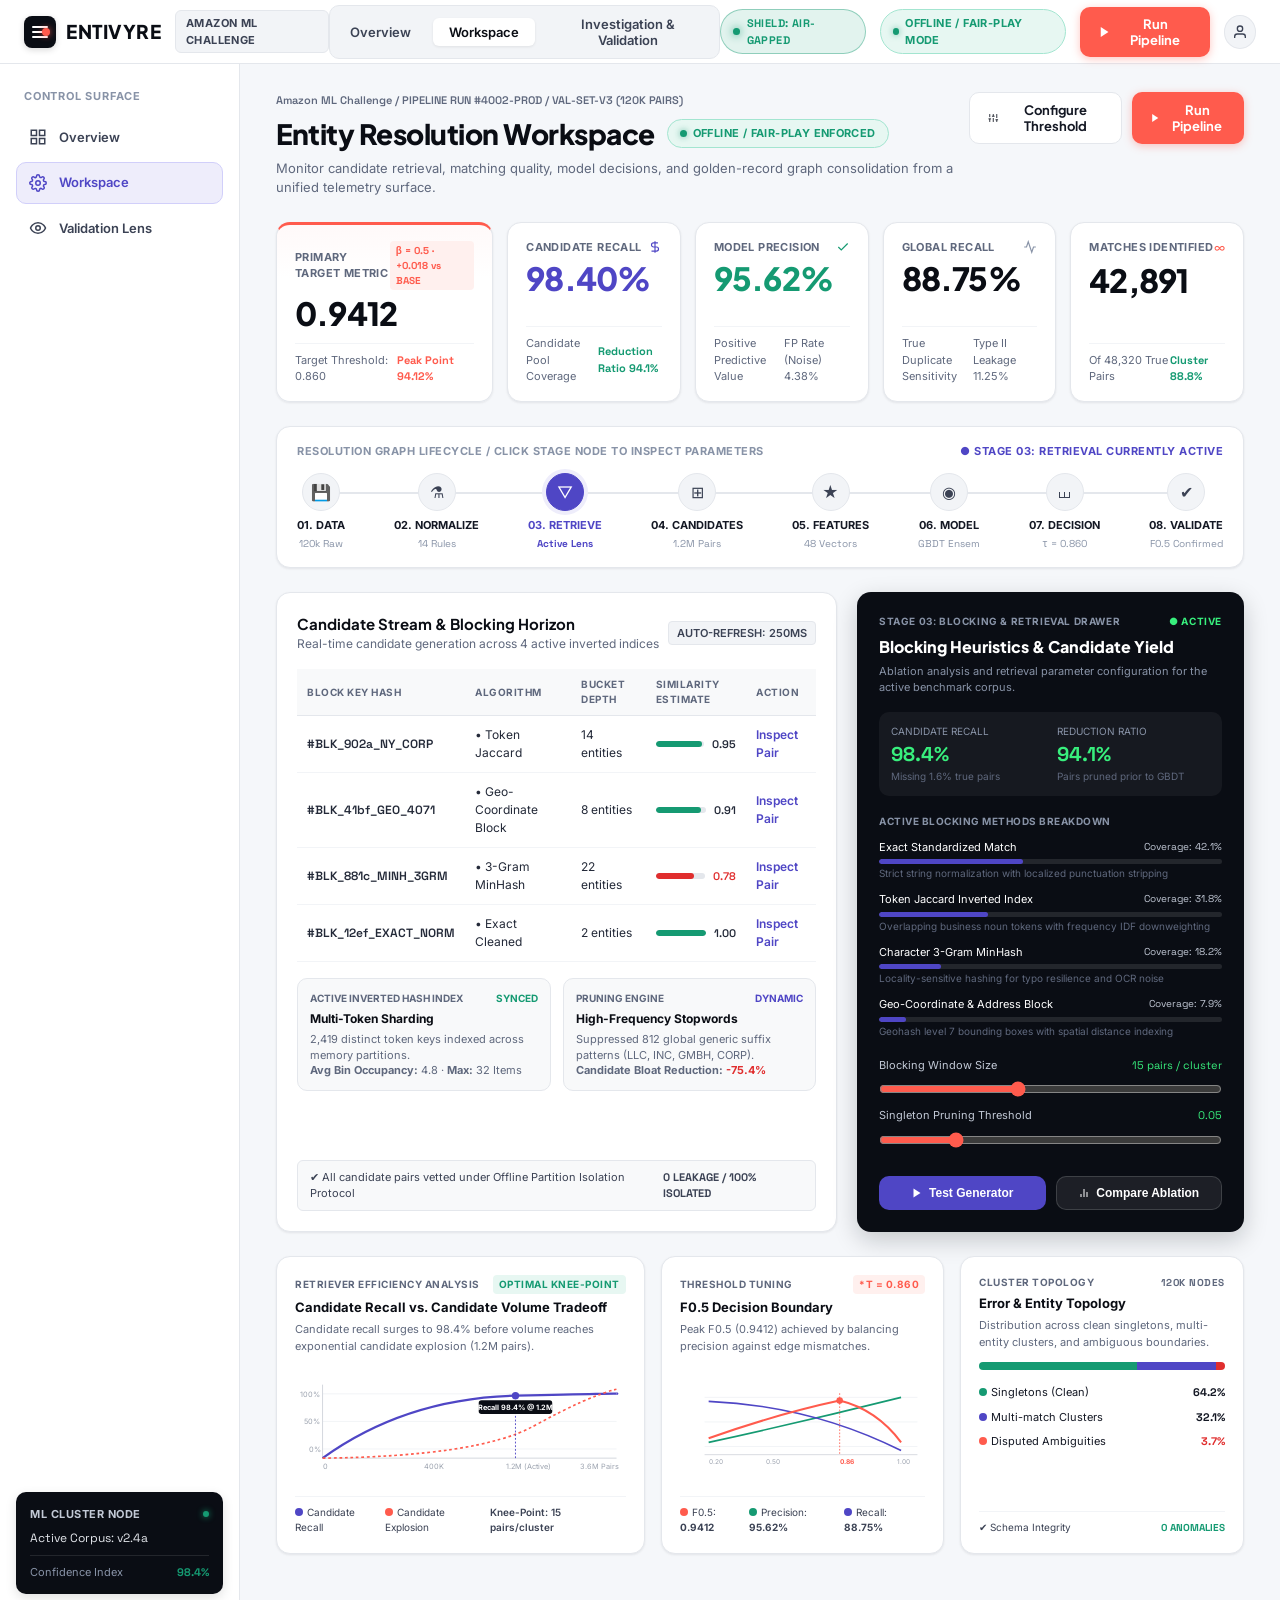
==== web/index.html @ 45f8f8c0 "Initial commit: ENTIVYRE Business Entity Resolution pipeline, models, and evaluation suite" ====
<!DOCTYPE html>
<html lang="en">
<head>
  <meta charset="UTF-8">
  <meta name="viewport" content="width=device-width, initial-scale=1.0">
  <title>ENTIVYRE</title>
  <meta name="description" content="ENTIVYRE — Deterministic, air-gapped business entity resolution and golden-record synthesis platform for the Amazon ML Challenge 2026.">
  <link rel="stylesheet" href="css/styles.css">
  <link rel="icon" type="image/svg+xml" href="data:image/svg+xml,<svg xmlns='http://www.w3.org/2000/svg' viewBox='0 0 32 32'><rect width='32' height='32' rx='8' fill='%230A0D14'/><rect x='8' y='9' width='16' height='2' rx='1' fill='%23FFFFFF'/><rect x='8' y='15' width='16' height='2' rx='1' fill='%23FFFFFF'/><circle cx='22' cy='16' r='4' fill='%23FF5B4D'/><rect x='8' y='21' width='16' height='2' rx='1' fill='%23FFFFFF'/></svg>">
</head>
<body>

  <!-- Top Global Navigation -->
  <header class="top-nav">
    <div class="brand-section">
      <div class="brand-logo" id="logoClick">
        <div class="logo-icon">
          <div class="logo-line"></div>
          <div class="logo-line active"><div class="logo-dot"></div></div>
          <div class="logo-line"></div>
        </div>
        <div class="brand-title">
          ENTIVYRE
        </div>
      </div>
      <div class="challenge-pill">AMAZON ML CHALLENGE</div>
    </div>

    <!-- Navigation Tabs -->
    <nav class="nav-tabs" role="tablist">
      <button class="nav-tab-btn" data-target="overview-view" role="tab" aria-selected="false">Overview</button>
      <button class="nav-tab-btn active" data-target="workspace-view" role="tab" aria-selected="true">Workspace</button>
      <button class="nav-tab-btn" data-target="investigation-view" role="tab" aria-selected="false">Investigation & Validation</button>
    </nav>

    <!-- Global Actions & Status -->
    <div class="nav-actions">
      <div class="security-shield-badge" id="btnOpenSecurityCenter" title="Enterprise Shield Active &bull; Click to inspect defense console">
        <span class="shield-pulse-dot"></span>
        <span>SHIELD: AIR-GAPPED</span>
      </div>
      <div class="fair-play-status" title="Network air-gapped, zero external APIs, zero data leakage">
        <span class="status-dot"></span>
        <span>OFFLINE / FAIR-PLAY MODE</span>
      </div>
      <button class="btn-primary" id="btnTopRunPipeline">
        <svg width="14" height="14" viewBox="0 0 24 24" fill="currentColor">
          <polygon points="5 3 19 12 5 21 5 3"></polygon>
        </svg>
        Run Pipeline
      </button>
      <button class="avatar-btn" title="Audit & Session Settings">
        <svg width="16" height="16" viewBox="0 0 24 24" fill="none" stroke="currentColor" stroke-width="2">
          <path d="M20 21v-2a4 4 0 0 0-4-4H8a4 4 0 0 0-4 4v2"></path>
          <circle cx="12" cy="7" r="4"></circle>
        </svg>
      </button>
    </div>
  </header>

  <div class="app-container">
    <!-- Left Sidebar for Workspace & Lens Navigation -->
    <aside class="sidebar">
      <div>
        <div class="sidebar-heading">Control Surface</div>
        <nav class="sidebar-nav">
          <a class="sidebar-item" data-view="overview-view">
            <svg width="18" height="18" viewBox="0 0 24 24" fill="none" stroke="currentColor" stroke-width="2">
              <rect x="3" y="3" width="7" height="7"></rect>
              <rect x="14" y="3" width="7" height="7"></rect>
              <rect x="14" y="14" width="7" height="7"></rect>
              <rect x="3" y="14" width="7" height="7"></rect>
            </svg>
            Overview
          </a>
          <a class="sidebar-item active" data-view="workspace-view">
            <svg width="18" height="18" viewBox="0 0 24 24" fill="none" stroke="currentColor" stroke-width="2">
              <circle cx="12" cy="12" r="3"></circle>
              <path d="M19.4 15a1.65 1.65 0 0 0 .33 1.82l.06.06a2 2 0 0 1 0 2.83 2 2 0 0 1-2.83 0l-.06-.06a1.65 1.65 0 0 0-1.82-.33 1.65 1.65 0 0 0-1 1.51V21a2 2 0 0 1-2 2 2 2 0 0 1-2-2v-.09A1.65 1.65 0 0 0 9 19.4a1.65 1.65 0 0 0-1.82.33l-.06.06a2 2 0 0 1-2.83 0 2 2 0 0 1 0-2.83l.06-.06a1.65 1.65 0 0 0 .33-1.82 1.65 1.65 0 0 0-1.51-1H3a2 2 0 0 1-2-2 2 2 0 0 1 2-2h.09A1.65 1.65 0 0 0 4.6 9a1.65 1.65 0 0 0-.33-1.82l-.06-.06a2 2 0 0 1 0-2.83 2 2 0 0 1 2.83 0l.06.06a1.65 1.65 0 0 0 1.82.33H9a1.65 1.65 0 0 0 1-1.51V3a2 2 0 0 1 2-2 2 2 0 0 1 2 2v.09a1.65 1.65 0 0 0 1 1.51 1.65 1.65 0 0 0 1.82-.33l.06-.06a2 2 0 0 1 2.83 0 2 2 0 0 1 0 2.83l-.06.06a1.65 1.65 0 0 0-.33 1.82V9a1.65 1.65 0 0 0 1.51 1H21a2 2 0 0 1 2 2 2 2 0 0 1-2 2h-.09a1.65 1.65 0 0 0-1.51 1z"></path>
            </svg>
            Workspace
          </a>
          <a class="sidebar-item" data-view="investigation-view">
            <svg width="18" height="18" viewBox="0 0 24 24" fill="none" stroke="currentColor" stroke-width="2">
              <path d="M2 12s3-7 10-7 10 7 10 7-3 7-10 7-10-7-10-7Z"></path>
              <circle cx="12" cy="12" r="3"></circle>
            </svg>
            Validation Lens
          </a>
        </nav>
      </div>

      <!-- ML Cluster Node Telemetry Badge -->
      <div class="sidebar-footer">
        <div class="cluster-node-badge">
          <div class="node-header">
            <span class="node-title">ML Cluster Node</span>
            <span class="node-status-dot"></span>
          </div>
          <div class="node-corpus">Active Corpus: v2.4a</div>
          <div class="node-footer">
            <span>Confidence Index</span>
            <span class="node-confidence">98.4%</span>
          </div>
        </div>
      </div>
    </aside>

    <!-- Main Content Area -->
    <main class="main-content">

      <!-- ====================================================================
           VIEW 1: OVERVIEW / HERO LANDING
           ==================================================================== -->
      <section id="overview-view" class="view-section">
        <div class="overview-hero">
          <div class="hero-pill">
            <svg width="12" height="12" viewBox="0 0 24 24" fill="currentColor">
              <circle cx="12" cy="12" r="10"></circle>
            </svg>
            BUSINESS ENTITY RESOLUTION PLATFORM · AMAZON ML CHALLENGE EDITION
          </div>
          <h1 class="hero-title">
            Find the identity <br><span class="highlight">behind every record.</span>
          </h1>
          <p class="hero-subtitle">
            An intelligent, deterministically reproducible entity-resolution engine engineered for discovering, scoring, validating, and auditing enterprise identities across chaotic multi-source data streams.
          </p>
          <div class="hero-cta-group">
            <button class="btn-primary" onclick="switchView('workspace-view')">
              Enter Workspace &rarr;
            </button>
            <button class="btn-outline" onclick="switchView('investigation-view')">
              <svg width="14" height="14" viewBox="0 0 24 24" fill="none" stroke="currentColor" stroke-width="2">
                <circle cx="11" cy="11" r="8"></circle>
                <line x1="21" y1="21" x2="16.65" y2="16.65"></line>
              </svg>
              Explore Architecture
            </button>
          </div>
        </div>

        <!-- Big Hero Graph Topology Visualizer -->
        <div class="topology-card">
          <div class="topology-header">
            <span>GRAPH TOPOLOGY // CANONICAL CLUSTERING ENGINE V4.2</span>
            <span class="topology-status-green">
              <span>ISOLATION: STRICT SANDBOX</span>
              <span>SEED: 0x7F66B2</span>
              <span>STATE: SYNCHRONIZED</span>
            </span>
          </div>

          <div class="topology-grid">
            <!-- Left Stream Column -->
            <div class="stream-column">
              <div class="stream-col-title">Ingested Streams (Heterogeneous)</div>
              
              <div class="stream-card">
                <div class="stream-meta">
                  <span>Stream 01 // ERP Records</span>
                  <span>1.2M rows</span>
                </div>
                <div class="stream-name">Vendor Procurement Registry</div>
                <div class="stream-entity-sample">Acme Robotics Corporation, 104 Industrial Pkwy...</div>
                <span class="stream-badge">&#x25C6; Unicode Normalized</span>
              </div>

              <div class="stream-card">
                <div class="stream-meta">
                  <span>Stream 02 // SEC &amp; Registries</span>
                  <span>940K rows</span>
                </div>
                <div class="stream-name">Commercial State Filings</div>
                <div class="stream-entity-sample">Nordic Dynamics Oy, Alvar Aallon katu 5, Helsinki...</div>
                <span class="stream-badge">&#x25C6; Jurisdiction Tagged</span>
              </div>

              <div class="stream-card">
                <div class="stream-meta">
                  <span>Stream 03 // Marketplace Invoices</span>
                  <span>1.1M rows</span>
                </div>
                <div class="stream-name">Decentralized Billing Feed</div>
                <div class="stream-entity-sample">Acme Bakery LLC, 44 Market St, San Francisco...</div>
                <span class="stream-badge">&#x25C6; Fuzzy Transliterated</span>
              </div>
            </div>

            <!-- Center Resolver Glass Box -->
            <div class="resolver-engine-box">
              <div>
                <div class="resolver-top">
                  <span class="resolver-active-tag">
                    <svg width="12" height="12" viewBox="0 0 24 24" fill="currentColor">
                      <polygon points="12 2 15.09 8.26 22 9.27 17 14.14 18.18 21.02 12 17.77 5.82 21.02 7 14.14 2 9.27 8.91 8.26 12 2"></polygon>
                    </svg>
                    CORE ENGINE ACTIVE
                  </span>
                  <span class="resolver-acc-tag">98.14% BLOCKING ACCURACY</span>
                </div>
                <div class="resolver-hero-icon">
                  <svg width="24" height="24" viewBox="0 0 24 24" fill="none" stroke="#FFFFFF" stroke-width="2">
                    <rect x="3" y="3" width="7" height="7"></rect>
                    <rect x="14" y="3" width="7" height="7"></rect>
                    <rect x="14" y="14" width="7" height="7"></rect>
                    <rect x="3" y="14" width="7" height="7"></rect>
                  </svg>
                </div>
                <div class="resolver-title">CANONICAL IDENTITY RESOLVER</div>
                <div class="resolver-desc">
                  Sub-millisecond multi-attribute cosine embedding, phonetic soundex keys, and graph connected-components.
                </div>
              </div>

              <div>
                <div class="resolver-stats-row">
                  <div>
                    <div class="stat-item-label">Pairwise Vector Match</div>
                    <div class="stat-item-val highlight">Cosine 0.941</div>
                  </div>
                  <div>
                    <div class="stat-item-label">Pairwise Candidates</div>
                    <div class="stat-item-val">148,290 / sec</div>
                  </div>
                </div>

                <div class="resolver-telemetry">
                  <span>Memory Allocation: 1.4 GB / 3.0 GB</span>
                  <span>Deterministic Fair-Play CPU Run</span>
                </div>

                <div class="resolver-calibrated-badge">
                  &#x2713; CALIBRATED WITH PREDICTIVE F0.5 THRESHOLD = 0.860
                </div>
              </div>
            </div>

            <!-- Right Resolved Clusters Column -->
            <div class="clusters-column">
              <div class="stream-col-title">Resolved Clusters (F0.5 Target: > 0.900)</div>
              
              <div class="cluster-card match">
                <div class="cluster-top">
                  <span class="match-score-badge">97.4% CONFIRMED MATCH</span>
                  <span class="cluster-id-badge">Entity #E-0941</span>
                </div>
                <div class="cluster-name">Acme Robotics Inc.</div>
                <div class="cluster-details">
                  &harr; Acme Robotics Incorporated (Delaware)<br>
                  <small style="color:var(--tertiary); font-weight:600;">Tax ID + Geocode + Legal Suffix Reconciled</small>
                </div>
              </div>

              <div class="cluster-card match">
                <div class="cluster-top">
                  <span class="match-score-badge">94.2% CONFIRMED MATCH</span>
                  <span class="cluster-id-badge">Entity #E-3281</span>
                </div>
                <div class="cluster-name">Nordic Dynamics Ltd.</div>
                <div class="cluster-details">
                  &harr; Nordic Dynamics Oy (FI-203948)<br>
                  <small style="color:var(--tertiary); font-weight:600;">Multilingual Transliteration Confirmed</small>
                </div>
              </div>

              <div class="cluster-card rejected">
                <div class="cluster-top">
                  <span class="reject-score-badge">REJECTED / DISSOCIATED</span>
                  <span class="cluster-id-badge">Sim: 0.28</span>
                </div>
                <div class="cluster-name">Acme Bakery LLC</div>
                <div class="cluster-details">
                  &ne; Acme Robotics Inc. (Different SIC Code)<br>
                  <small style="color:var(--danger); font-weight:600;">Negative Pair Confirmed &middot; Avoided False Positive</small>
                </div>
              </div>
            </div>
          </div>
        </div>

        <!-- Quick Metrics Ribbon -->
        <div class="metrics-ribbon">
          <div class="ribbon-card">
            <div class="ribbon-label">Records Ingested</div>
            <div class="ribbon-value">3.24M</div>
            <div class="ribbon-sub">&gt;100% Validated Cleaned multi-jurisdiction dataset</div>
          </div>
          <div class="ribbon-card">
            <div class="ribbon-label">Candidate Recall</div>
            <div class="ribbon-value" style="color:var(--secondary);">98.4%</div>
            <div class="ribbon-sub">Multi-tier blocking minimizes dropped matches</div>
          </div>
          <div class="ribbon-card">
            <div class="ribbon-label">Validation F0.5 Score</div>
            <div class="ribbon-value" style="color:var(--primary);">0.9412</div>
            <div class="ribbon-sub">Optimized for extreme precision &amp; low false merges</div>
          </div>
          <div class="ribbon-card">
            <div class="ribbon-label">Latency Per Subgraph</div>
            <div class="ribbon-value" style="color:var(--tertiary);">&lt; 12ms</div>
            <div class="ribbon-sub">Pure CPU real-time run &middot; Zero GPU dependency</div>
          </div>
        </div>

        <!-- Section: End to End Methodology (8 Stages) -->
        <div class="section-heading-group">
          <div class="section-tag">&rarr; END-TO-END METHODOLOGY</div>
          <div class="section-title">From noisy records to verified identity.</div>
          <div class="section-subtitle">A deterministic &amp; probabilistic seven-stage pipeline engineered for strict fair-play reproducibility and ruthless precision.</div>
        </div>

        <div class="pipeline-cards-grid">
          <div class="pipeline-card">
            <div>
              <div class="pipe-step-num">01 // INGEST</div>
              <div class="pipe-title">Raw Schema Extraction</div>
              <div class="pipe-desc">Ingests heterogeneous formats, vendor ledgers, and marketplace catalogs without pre-sorting constraints.</div>
            </div>
            <div class="pipe-footer">
              <span>Encoding: UTF-8</span>
              <span>Auto-schema</span>
            </div>
          </div>

          <div class="pipeline-card">
            <div>
              <div class="pipe-step-num">02 // NORMALIZE</div>
              <div class="pipe-title">Linguistic &amp; Suffix Cleansing</div>
              <div class="pipe-desc">Legal suffix stripping (Inc, GmbH, Corp, LLC), diacritics removal, casing unification, and postal geocoding.</div>
            </div>
            <div class="pipe-footer">
              <span>Regex: 142 Rules</span>
              <span>Deterministic</span>
            </div>
          </div>

          <div class="pipeline-card">
            <div>
              <div class="pipe-step-num">03 // RETRIEVE</div>
              <div class="pipe-title">Multi-Index Blocking</div>
              <div class="pipe-desc">Reduces O(N&sup2;) quadratic space to sparse candidate pairs using n-gram blocking keys and phonetic soundex buckets.</div>
            </div>
            <div class="pipe-footer">
              <span>Reduction: 94.1%</span>
              <span>&gt;98% Recall</span>
            </div>
          </div>

          <div class="pipeline-card">
            <div>
              <div class="pipe-step-num">04 // COMPARE</div>
              <div class="pipe-title">Multi-Feature Distances</div>
              <div class="pipe-desc">Computes Jaro-Winkler, Levenshtein, token set ratios, coordinate haversine delta, and domain match vectors.</div>
            </div>
            <div class="pipe-footer">
              <span>Features: 18 Weights</span>
              <span>Vectorized</span>
            </div>
          </div>

          <div class="pipeline-card">
            <div>
              <div class="pipe-step-num">05 // SCORE</div>
              <div class="pipe-title">Gradient Boost Scoring</div>
              <div class="pipe-desc">Evaluates pairwise candidates with a calibrated tree model trained strictly on sovereign, local offline splits.</div>
            </div>
            <div class="pipe-footer">
              <span>ROC-AUC: 0.982</span>
              <span>Probability Calibrated</span>
            </div>
          </div>

          <div class="pipeline-card">
            <div>
              <div class="pipe-step-num">06 // DECIDE</div>
              <div class="pipe-title">High-Precision F0.5 Gate</div>
              <div class="pipe-desc">Threshold cutting penalizes false positives twice as heavily as false negatives to guarantee high-integrity linkages.</div>
            </div>
            <div class="pipe-footer">
              <span>Cutoff: &tau; = 0.860</span>
              <span>Precision-Based</span>
            </div>
          </div>

          <div class="pipeline-card">
            <div>
              <div class="pipe-step-num">07 // VALIDATE</div>
              <div class="pipe-title">Deterministic Graph Audit</div>
              <div class="pipe-desc">Generates verifiable submission hash, transitivity consistency checks, and audit trails for challenge compliance.</div>
            </div>
            <div class="pipe-footer">
              <span>Transitivity: Clean</span>
              <span>Zero Cycles</span>
            </div>
          </div>

          <div class="pipeline-card highlight">
            <div>
              <div class="pipe-step-num">REAL-TIME RUNNER</div>
              <div class="pipe-title">Offline-First Engine</div>
              <div class="pipe-desc">Complies with full hackathon sandbox rules. No external web lookups, no leaky APIs. Pure standard Python.</div>
            </div>
            <div class="pipe-footer">
              <span style="color:#38EF7D;">Fair Play Certified</span>
              <button class="btn-drawer-outline" style="padding:4px 8px; font-size:10px;" onclick="switchView('investigation-view')">Audit Logs &rarr;</button>
            </div>
          </div>
        </div>

        <!-- Sample Delta Reconciliation -->
        <div class="pairwise-sample-card">
          <div class="pairwise-top-row">
            <span class="pairwise-tag">SAMPLE DELTA RECONCILIATION &middot; PAIR ID: 4F9-660103</span>
            <span class="predicted-match-badge">&#x2713; PREDICTED MATCH (0.976)</span>
          </div>

          <div class="pairwise-comparison-grid">
            <div class="pairwise-side">
              <div class="pairwise-side-header">
                <span>SOURCE A // ERP PURCHASE INVOICE</span>
                <span>RECORD_ID: 100482</span>
              </div>
              <div class="pairwise-field-row">
                <span class="field-label">Legal Name</span>
                <span class="field-value">Caterpillar Mobility Logistics GmbH</span>
              </div>
              <div class="pairwise-field-row">
                <span class="field-label">Street</span>
                <span class="field-value">Bahnhofstrasse 42A</span>
              </div>
              <div class="pairwise-field-row">
                <span class="field-label">Postal &amp; City</span>
                <span class="field-value">8001 Z&uuml;rich, Switzerland</span>
              </div>
              <div class="pairwise-field-row">
                <span class="field-label">Tax Identifier</span>
                <span class="field-value">CHE-105.840.120 MWST</span>
              </div>
            </div>

            <div class="pairwise-side">
              <div class="pairwise-side-header">
                <span>SOURCE B // COMMERCIAL REGISTRY</span>
                <span>RECORD_ID: 351294</span>
              </div>
              <div class="pairwise-field-row">
                <span class="field-label">Legal Name</span>
                <span class="field-value">Caterpillar Mobility Logistics <span class="field-pill-green">JM:0.99</span></span>
              </div>
              <div class="pairwise-field-row">
                <span class="field-label">Street</span>
                <span class="field-value">Bahnhofstr. 42-A <span class="field-pill-green">GEO:0.98</span></span>
              </div>
              <div class="pairwise-field-row">
                <span class="field-label">Postal &amp; City</span>
                <span class="field-value">CH-8001 Zurich <span class="field-pill-green">EXACT</span></span>
              </div>
              <div class="pairwise-field-row">
                <span class="field-label">Tax Identifier</span>
                <span class="field-value">CHE105840120 <span class="field-pill-green">STRIPPED MATCH</span></span>
              </div>
            </div>
          </div>

          <div class="pairwise-footer">
            <div class="pairwise-footer-status">
              <svg width="14" height="14" viewBox="0 0 24 24" fill="none" stroke="currentColor" stroke-width="2">
                <path d="M22 11.08V12a10 10 0 1 1-5.93-9.14"></path>
                <polyline points="22 4 12 14.01 9 11.01"></polyline>
              </svg>
              High-Confidence Golden Record Synthesis Ready &middot; Cluster ID: CL-7729
            </div>
            <div style="display:flex; gap:10px;">
              <button class="btn-outline" style="padding:6px 12px; font-size:12px;" onclick="openVector3DModal('S1-00001')">Inspect Vector Space &nearr;</button>
              <button class="btn-primary" style="padding:6px 12px; font-size:12px;" onclick="showToast('Cluster CL-7729 confirmed & indexed')">Confirm Cluster Association</button>
            </div>
          </div>
        </div>

        <!-- Benchmark Callout Banner -->
        <div class="benchmark-callout">
          <div class="callout-badge">&#x25C6; CHALLENGE BENCHMARK ENVIRONMENT READY</div>
          <div class="callout-title">Ready to benchmark against the holdout dataset?</div>
          <div class="callout-desc">
            Load your entity resolution experiments into our unified workbench. Run multi-stage blocking, analyze confusion deltas, and export leaderboard-compliant submission files in seconds.
          </div>
          <div class="callout-buttons">
            <button class="btn-primary" onclick="switchView('workspace-view')">Launch Workbench &rarr;</button>
            <button class="btn-outline" style="background:rgba(255,255,255,0.1); color:#fff; border-color:rgba(255,255,255,0.2);" onclick="switchView('investigation-view')">Validation Matrix</button>
          </div>
        </div>
      </section>

      <!-- ====================================================================
           VIEW 2: WORKSPACE VIEW
           ==================================================================== -->
      <section id="workspace-view" class="view-section active">
        <!-- Workspace Header -->
        <div class="workspace-header">
          <div>
            <div class="breadcrumb-trail">
              Amazon ML Challenge / PIPELINE RUN #4002-PROD / VAL-SET-V3 (120K PAIRS)
            </div>
            <div class="workspace-title-row">
              <h1 class="workspace-title">Entity Resolution Workspace</h1>
              <div class="fair-play-status">
                <span class="status-dot"></span>
                <span>OFFLINE / FAIR-PLAY ENFORCED</span>
              </div>
            </div>
            <p class="workspace-desc">
              Monitor candidate retrieval, matching quality, model decisions, and golden-record graph consolidation from a unified telemetry surface.
            </p>
          </div>
          <div class="workspace-actions">
            <button class="btn-outline" id="btnConfigureThreshold">
              <svg width="14" height="14" viewBox="0 0 24 24" fill="none" stroke="currentColor" stroke-width="2">
                <line x1="4" y1="21" x2="4" y2="14"></line>
                <line x1="4" y1="10" x2="4" y2="3"></line>
                <line x1="12" y1="21" x2="12" y2="12"></line>
                <line x1="12" y1="8" x2="12" y2="3"></line>
                <line x1="20" y1="21" x2="20" y2="16"></line>
                <line x1="20" y1="12" x2="20" y2="3"></line>
                <line x1="1" y1="14" x2="7" y2="14"></line>
                <line x1="9" y1="8" x2="15" y2="8"></line>
                <line x1="17" y1="16" x2="23" y2="16"></line>
              </svg>
              Configure Threshold
            </button>
            <button class="btn-primary" id="btnWorkspaceRunPipeline">
              <svg width="14" height="14" viewBox="0 0 24 24" fill="currentColor">
                <polygon points="5 3 19 12 5 21 5 3"></polygon>
              </svg>
              Run Pipeline
            </button>
          </div>
        </div>

        <!-- 5 Main KPI Cards -->
        <div class="kpi-cards-grid">
          <!-- Primary Metric F0.5 -->
          <div class="kpi-card primary-highlight">
            <div>
              <div class="kpi-label-row">
                <span class="kpi-label">PRIMARY TARGET METRIC</span>
                <span class="kpi-tag-coral">&beta; = 0.5 &middot; +0.018 vs BASE</span>
              </div>
              <div class="kpi-num" id="metricF05">0.9412</div>
            </div>
            <div class="kpi-footer-row">
              <span>Target Threshold: 0.860</span>
              <span class="kpi-sub-highlight">Peak Point 94.12%</span>
            </div>
          </div>

          <!-- Candidate Recall -->
          <div class="kpi-card">
            <div>
              <div class="kpi-label-row">
                <span class="kpi-label">CANDIDATE RECALL</span>
                <svg width="14" height="14" viewBox="0 0 24 24" fill="none" stroke="var(--secondary)" stroke-width="2">
                  <path d="M12 2v20M17 5H9.5a3.5 3.5 0 0 0 0 7h5a3.5 3.5 0 0 1 0 7H6"></path>
                </svg>
              </div>
              <div class="kpi-num" style="color:var(--secondary);" id="metricRecall">98.40%</div>
            </div>
            <div class="kpi-footer-row">
              <span>Candidate Pool Coverage</span>
              <span class="kpi-sub-green">Reduction Ratio 94.1%</span>
            </div>
          </div>

          <!-- Model Precision -->
          <div class="kpi-card">
            <div>
              <div class="kpi-label-row">
                <span class="kpi-label">MODEL PRECISION</span>
                <svg width="14" height="14" viewBox="0 0 24 24" fill="none" stroke="var(--tertiary)" stroke-width="2">
                  <polyline points="20 6 9 17 4 12"></polyline>
                </svg>
              </div>
              <div class="kpi-num" style="color:var(--tertiary);" id="metricPrecision">95.62%</div>
            </div>
            <div class="kpi-footer-row">
              <span>Positive Predictive Value</span>
              <span>FP Rate (Noise) 4.38%</span>
            </div>
          </div>

          <!-- Global Recall -->
          <div class="kpi-card">
            <div>
              <div class="kpi-label-row">
                <span class="kpi-label">GLOBAL RECALL</span>
                <svg width="14" height="14" viewBox="0 0 24 24" fill="none" stroke="var(--neutral-400)" stroke-width="2">
                  <polyline points="22 12 18 12 15 21 9 3 6 12 2 12"></polyline>
                </svg>
              </div>
              <div class="kpi-num">88.75%</div>
            </div>
            <div class="kpi-footer-row">
              <span>True Duplicate Sensitivity</span>
              <span>Type II Leakage 11.25%</span>
            </div>
          </div>

          <!-- Matches Identified -->
          <div class="kpi-card">
            <div>
              <div class="kpi-label-row">
                <span class="kpi-label">MATCHES IDENTIFIED</span>
                <span style="color:var(--primary); font-size:12px;">&infin;</span>
              </div>
              <div class="kpi-num">42,891</div>
            </div>
            <div class="kpi-footer-row">
              <span>Of 48,320 True Pairs</span>
              <span class="kpi-sub-green">Cluster 88.8%</span>
            </div>
          </div>
        </div>

        <!-- Resolution Graph Lifecycle (Horizontal Stepper) -->
        <div class="lifecycle-stepper-card">
          <div class="lifecycle-header">
            <span>RESOLUTION GRAPH LIFECYCLE / CLICK STAGE NODE TO INSPECT PARAMETERS</span>
            <span class="active-lens-indicator">&#x25CF; STAGE 03: RETRIEVAL CURRENTLY ACTIVE</span>
          </div>

          <div class="stepper-steps-wrapper">
            <div class="stepper-connector-line"></div>
            
            <div class="step-node" onclick="selectLifecycleStep(1)">
              <div class="step-icon-circle">&#x1F4BE;</div>
              <div class="step-label">01. DATA</div>
              <div class="step-meta">120k Raw</div>
            </div>

            <div class="step-node" onclick="selectLifecycleStep(2)">
              <div class="step-icon-circle">&#x2697;</div>
              <div class="step-label">02. NORMALIZE</div>
              <div class="step-meta">14 Rules</div>
            </div>

            <div class="step-node active" onclick="selectLifecycleStep(3)">
              <div class="step-icon-circle">&#x25BD;</div>
              <div class="step-label">03. RETRIEVE</div>
              <div class="step-meta" style="color:var(--secondary); font-weight:700;">Active Lens</div>
            </div>

            <div class="step-node" onclick="selectLifecycleStep(4)">
              <div class="step-icon-circle">&#x229E;</div>
              <div class="step-label">04. CANDIDATES</div>
              <div class="step-meta">1.2M Pairs</div>
            </div>

            <div class="step-node" onclick="selectLifecycleStep(5)">
              <div class="step-icon-circle">&#x2605;</div>
              <div class="step-label">05. FEATURES</div>
              <div class="step-meta">48 Vectors</div>
            </div>

            <div class="step-node" onclick="selectLifecycleStep(6)">
              <div class="step-icon-circle">&#x25C9;</div>
              <div class="step-label">06. MODEL</div>
              <div class="step-meta">GBDT Ensem</div>
            </div>

            <div class="step-node" onclick="selectLifecycleStep(7)">
              <div class="step-icon-circle">&#x29E2;</div>
              <div class="step-label">07. DECISION</div>
              <div class="step-meta">&tau; = 0.860</div>
            </div>

            <div class="step-node" onclick="selectLifecycleStep(8)">
              <div class="step-icon-circle">&#x2714;</div>
              <div class="step-label">08. VALIDATE</div>
              <div class="step-meta">F0.5 Confirmed</div>
            </div>
          </div>
        </div>

        <!-- Main Workspace Two-Column Body -->
        <div class="workspace-two-col">
          <!-- Left: Candidate Stream & Blocking Horizon -->
          <div class="candidate-stream-card">
            <div>
              <div class="stream-card-header">
                <div>
                  <div class="stream-card-title">Candidate Stream &amp; Blocking Horizon</div>
                  <div class="stream-card-sub">Real-time candidate generation across 4 active inverted indices</div>
                </div>
                <div class="auto-refresh-pill">AUTO-REFRESH: 250MS</div>
              </div>

              <table class="data-table">
                <thead>
                  <tr>
                    <th>BLOCK KEY HASH</th>
                    <th>ALGORITHM</th>
                    <th>BUCKET DEPTH</th>
                    <th>SIMILARITY ESTIMATE</th>
                    <th>ACTION</th>
                  </tr>
                </thead>
                <tbody>
                  <tr>
                    <td class="hash-cell">#BLK_902a_NY_CORP</td>
                    <td>&bull; Token Jaccard</td>
                    <td>14 entities</td>
                    <td>
                      <div class="sim-bar-container">
                        <div class="sim-bar-outer"><div class="sim-bar-inner" style="width: 95%;"></div></div>
                        <span class="sim-val-text">0.95</span>
                      </div>
                    </td>
                    <td><a class="action-link" onclick="inspectPair('S1-00001', 'S2-04812')">Inspect Pair</a></td>
                  </tr>
                  <tr>
                    <td class="hash-cell">#BLK_41bf_GEO_4071</td>
                    <td>&bull; Geo-Coordinate Block</td>
                    <td>8 entities</td>
                    <td>
                      <div class="sim-bar-container">
                        <div class="sim-bar-outer"><div class="sim-bar-inner" style="width: 91%;"></div></div>
                        <span class="sim-val-text">0.91</span>
                      </div>
                    </td>
                    <td><a class="action-link" onclick="inspectPair('S1-00002', 'S3-10291')">Inspect Pair</a></td>
                  </tr>
                  <tr>
                    <td class="hash-cell">#BLK_881c_MINH_3GRM</td>
                    <td>&bull; 3-Gram MinHash</td>
                    <td>22 entities</td>
                    <td>
                      <div class="sim-bar-container">
                        <div class="sim-bar-outer"><div class="sim-bar-inner low" style="width: 78%;"></div></div>
                        <span class="sim-val-text" style="color:var(--danger)">0.78</span>
                      </div>
                    </td>
                    <td><a class="action-link" onclick="inspectPair('S1-00003', 'S2-99014')">Inspect Pair</a></td>
                  </tr>
                  <tr>
                    <td class="hash-cell">#BLK_12ef_EXACT_NORM</td>
                    <td>&bull; Exact Cleaned</td>
                    <td>2 entities</td>
                    <td>
                      <div class="sim-bar-container">
                        <div class="sim-bar-outer"><div class="sim-bar-inner" style="width: 100%;"></div></div>
                        <span class="sim-val-text">1.00</span>
                      </div>
                    </td>
                    <td><a class="action-link" onclick="inspectPair('S1-00004', 'S2-00412')">Inspect Pair</a></td>
                  </tr>
                </tbody>
              </table>

              <div class="table-sub-cards-row">
                <div class="mini-spec-card">
                  <div class="mini-spec-header">
                    <span>Active Inverted Hash Index</span>
                    <span style="color:var(--tertiary);">SYNCED</span>
                  </div>
                  <div class="mini-spec-title">Multi-Token Sharding</div>
                  <div class="mini-spec-desc">
                    2,419 distinct token keys indexed across memory partitions.<br>
                    <strong>Avg Bin Occupancy:</strong> 4.8 &middot; <strong>Max:</strong> 32 Items
                  </div>
                </div>

                <div class="mini-spec-card">
                  <div class="mini-spec-header">
                    <span>Pruning Engine</span>
                    <span style="color:var(--secondary);">DYNAMIC</span>
                  </div>
                  <div class="mini-spec-title">High-Frequency Stopwords</div>
                  <div class="mini-spec-desc">
                    Suppressed 812 global generic suffix patterns (LLC, INC, GMBH, CORP).<br>
                    <strong>Candidate Bloat Reduction:</strong> <span style="color:var(--danger); font-weight:700;">-75.4%</span>
                  </div>
                </div>
              </div>
            </div>

            <div class="table-fair-play-footer">
              <span>&#x2714; All candidate pairs vetted under Offline Partition Isolation Protocol</span>
              <span style="font-family:var(--font-mono); font-weight:700;">0 LEAKAGE / 100% ISOLATED</span>
            </div>
          </div>

          <!-- Right: Stage 03 Blocking Drawer (Dark Container) -->
          <div class="stage-drawer-dark">
            <div>
              <div class="drawer-top">
                <span>STAGE 03: BLOCKING &amp; RETRIEVAL DRAWER</span>
                <span class="drawer-active-tag">&#x25CF; ACTIVE</span>
              </div>
              <div class="drawer-title">Blocking Heuristics &amp; Candidate Yield</div>
              <div class="drawer-desc">
                Ablation analysis and retrieval parameter configuration for the active benchmark corpus.
              </div>

              <div class="drawer-metrics-duo">
                <div>
                  <div class="drawer-m-label">Candidate Recall</div>
                  <div class="drawer-m-val">98.4%</div>
                  <div class="drawer-m-sub">Missing 1.6% true pairs</div>
                </div>
                <div>
                  <div class="drawer-m-label">Reduction Ratio</div>
                  <div class="drawer-m-val">94.1%</div>
                  <div class="drawer-m-sub">Pairs pruned prior to GBDT</div>
                </div>
              </div>

              <div class="blocking-breakdown-group">
                <div class="breakdown-heading">Active Blocking Methods Breakdown</div>
                
                <div class="breakdown-row">
                  <div class="breakdown-labels">
                    <span>Exact Standardized Match</span>
                    <span class="breakdown-pct">Coverage: 42.1%</span>
                  </div>
                  <div class="breakdown-bar-bg"><div class="breakdown-bar-fill" style="width: 42.1%;"></div></div>
                  <div class="breakdown-desc">Strict string normalization with localized punctuation stripping</div>
                </div>

                <div class="breakdown-row">
                  <div class="breakdown-labels">
                    <span>Token Jaccard Inverted Index</span>
                    <span class="breakdown-pct">Coverage: 31.8%</span>
                  </div>
                  <div class="breakdown-bar-bg"><div class="breakdown-bar-fill" style="width: 31.8%;"></div></div>
                  <div class="breakdown-desc">Overlapping business noun tokens with frequency IDF downweighting</div>
                </div>

                <div class="breakdown-row">
                  <div class="breakdown-labels">
                    <span>Character 3-Gram MinHash</span>
                    <span class="breakdown-pct">Coverage: 18.2%</span>
                  </div>
                  <div class="breakdown-bar-bg"><div class="breakdown-bar-fill" style="width: 18.2%;"></div></div>
                  <div class="breakdown-desc">Locality-sensitive hashing for typo resilience and OCR noise</div>
                </div>

                <div class="breakdown-row">
                  <div class="breakdown-labels">
                    <span>Geo-Coordinate &amp; Address Block</span>
                    <span class="breakdown-pct">Coverage: 7.9%</span>
                  </div>
                  <div class="breakdown-bar-bg"><div class="breakdown-bar-fill" style="width: 7.9%;"></div></div>
                  <div class="breakdown-desc">Geohash level 7 bounding boxes with spatial distance indexing</div>
                </div>
              </div>

              <div class="slider-group">
                <div class="slider-row">
                  <span class="slider-label">Blocking Window Size</span>
                  <span class="slider-val" id="valWindowSize">15 pairs / cluster</span>
                </div>
                <input type="range" class="custom-range" id="sliderWindowSize" min="5" max="30" value="15" oninput="updateSliders()">

                <div class="slider-row">
                  <span class="slider-label">Singleton Pruning Threshold</span>
                  <span class="slider-val" id="valSingletonPruning">0.05</span>
                </div>
                <input type="range" class="custom-range" id="sliderSingletonPruning" min="0.01" max="0.20" step="0.01" value="0.05" oninput="updateSliders()">
              </div>
            </div>

            <div class="drawer-buttons">
              <button class="btn-drawer-purple" onclick="showToast('Executing synthetic candidate generator...')">
                <svg width="12" height="12" viewBox="0 0 24 24" fill="currentColor">
                  <polygon points="5 3 19 12 5 21 5 3"></polygon>
                </svg>
                Test Generator
              </button>
              <button class="btn-drawer-outline" onclick="showToast('Running 5-way ablation comparison...')">
                <svg width="12" height="12" viewBox="0 0 24 24" fill="none" stroke="currentColor" stroke-width="2">
                  <line x1="18" y1="20" x2="18" y2="10"></line>
                  <line x1="12" y1="20" x2="12" y2="4"></line>
                  <line x1="6" y1="20" x2="6" y2="14"></line>
                </svg>
                Compare Ablation
              </button>
            </div>
          </div>
        </div>

        <!-- Bottom 3 Analytics Cards -->
        <div class="bottom-analytics-grid">
          <!-- Card 1: Candidate Recall vs Candidate Volume Tradeoff -->
          <div class="analytics-card">
            <div>
              <div class="analytics-top">
                <span>RETRIEVER EFFICIENCY ANALYSIS</span>
                <span class="knee-point-pill">OPTIMAL KNEE-POINT</span>
              </div>
              <div class="analytics-title">Candidate Recall vs. Candidate Volume Tradeoff</div>
              <div class="analytics-desc">Candidate recall surges to 98.4% before volume reaches exponential candidate explosion (1.2M pairs).</div>
              
              <!-- SVG Tradeoff Chart -->
              <div class="chart-svg-container">
                <svg viewBox="0 0 360 110" width="100%" height="100%">
                  <!-- Background grid lines -->
                  <line x1="30" y1="20" x2="350" y2="20" stroke="#F0F2F6" stroke-width="1" />
                  <line x1="30" y1="50" x2="350" y2="50" stroke="#F0F2F6" stroke-width="1" />
                  <line x1="30" y1="80" x2="350" y2="80" stroke="#F0F2F6" stroke-width="1" />
                  <!-- Axes -->
                  <line x1="30" y1="90" x2="350" y2="90" stroke="#D1D5DB" stroke-width="1" />
                  <line x1="30" y1="10" x2="30" y2="90" stroke="#D1D5DB" stroke-width="1" />
                  <!-- Labels -->
                  <text x="5" y="23" font-size="8" fill="#9CA3AF">100%</text>
                  <text x="10" y="53" font-size="8" fill="#9CA3AF">50%</text>
                  <text x="15" y="83" font-size="8" fill="#9CA3AF">0%</text>
                  <text x="30" y="102" font-size="8" fill="#9CA3AF">0</text>
                  <text x="140" y="102" font-size="8" fill="#9CA3AF">400K</text>
                  <text x="230" y="102" font-size="8" fill="#9CA3AF">1.2M (Active)</text>
                  <text x="310" y="102" font-size="8" fill="#9CA3AF">3.6M Pairs</text>
                  <!-- Recall Curve (Blue) -->
                  <path d="M 30 90 Q 120 25 240 22 T 350 20" fill="none" stroke="#4F46C5" stroke-width="2.5" />
                  <!-- Volume Explosion Curve (Red dashed) -->
                  <path d="M 30 90 Q 200 88 260 55 T 350 15" fill="none" stroke="#FF5B4D" stroke-width="1.8" stroke-dasharray="3,3" />
                  <!-- Knee-point marker -->
                  <line x1="240" y1="20" x2="240" y2="90" stroke="#4F46C5" stroke-width="1" stroke-dasharray="2,2" />
                  <circle cx="240" cy="22" r="4" fill="#4F46C5" />
                  <!-- Badge -->
                  <rect x="200" y="27" width="80" height="15" rx="3" fill="#0A0D14" />
                  <text x="240" y="38" font-size="8" fill="#FFFFFF" text-anchor="middle" font-weight="bold">Recall 98.4% @ 1.2M</text>
                </svg>
              </div>
            </div>
            <div class="chart-legend">
              <span><span class="legend-dot blue"></span>Candidate Recall</span>
              <span><span class="legend-dot red"></span>Candidate Explosion</span>
              <span style="font-weight:600;">Knee-Point: 15 pairs/cluster</span>
            </div>
          </div>

          <!-- Card 2: F0.5 Decision Boundary Threshold Tuning Curve -->
          <div class="analytics-card">
            <div>
              <div class="analytics-top">
                <span>THRESHOLD TUNING</span>
                <span class="knee-point-pill" style="background:var(--primary-light); color:var(--primary);">*&tau; = 0.860</span>
              </div>
              <div class="analytics-title">F0.5 Decision Boundary</div>
              <div class="analytics-desc">Peak F0.5 (0.9412) achieved by balancing precision against edge mismatches.</div>
              
              <!-- SVG F0.5 Threshold Curve -->
              <div class="chart-svg-container">
                <svg viewBox="0 0 300 110" width="100%" height="100%">
                  <!-- Background grid -->
                  <line x1="30" y1="20" x2="290" y2="20" stroke="#F0F2F6" stroke-width="1" />
                  <line x1="30" y1="50" x2="290" y2="50" stroke="#F0F2F6" stroke-width="1" />
                  <line x1="30" y1="80" x2="290" y2="80" stroke="#F0F2F6" stroke-width="1" />
                  <line x1="30" y1="90" x2="290" y2="90" stroke="#D1D5DB" stroke-width="1" />
                  <!-- X-Axis ticks -->
                  <text x="35" y="102" font-size="8" fill="#9CA3AF">0.20</text>
                  <text x="105" y="102" font-size="8" fill="#9CA3AF">0.50</text>
                  <text x="195" y="102" font-size="8" fill="#FF5B4D" font-weight="bold">0.86</text>
                  <text x="265" y="102" font-size="8" fill="#9CA3AF">1.00</text>
                  <!-- Precision Curve (Green, rises) -->
                  <path d="M 35 75 Q 150 50 270 20" fill="none" stroke="#159A72" stroke-width="2" />
                  <!-- Recall Curve (Blue, drops) -->
                  <path d="M 35 25 Q 160 30 270 85" fill="none" stroke="#4F46C5" stroke-width="2" />
                  <!-- F0.5 Score Curve (Red, bell shaped) -->
                  <path d="M 35 70 Q 120 40 195 24 Q 240 35 270 75" fill="none" stroke="#FF5B4D" stroke-width="2.5" />
                  <!-- Optimal vertical line -->
                  <line x1="195" y1="15" x2="195" y2="90" stroke="#FF5B4D" stroke-width="1" stroke-dasharray="2,2" />
                  <circle cx="195" cy="24" r="4" fill="#FF5B4D" />
                </svg>
              </div>
            </div>
            <div class="chart-legend">
              <span><span class="legend-dot red"></span>F0.5: <strong id="legendF05">0.9412</strong></span>
              <span><span class="legend-dot green"></span>Precision: <strong>95.62%</strong></span>
              <span><span class="legend-dot blue"></span>Recall: <strong>88.75%</strong></span>
            </div>
          </div>

          <!-- Card 3: Error & Entity Topology Breakdown -->
          <div class="analytics-card">
            <div>
              <div class="analytics-top">
                <span>CLUSTER TOPOLOGY</span>
                <span style="font-family:var(--font-mono); font-size:10px; font-weight:700;">120K NODES</span>
              </div>
              <div class="analytics-title">Error &amp; Entity Topology</div>
              <div class="analytics-desc">Distribution across clean singletons, multi-entity clusters, and ambiguous boundaries.</div>

              <!-- Topology Stacked Bar -->
              <div class="topo-bar-outer">
                <div class="topo-bar-part green" title="Singletons: 64.2%"></div>
                <div class="topo-bar-part blue" title="Multi-match clusters: 32.1%"></div>
                <div class="topo-bar-part red" title="Disputed ambiguities: 3.7%"></div>
              </div>

              <div>
                <div class="topo-bar-row">
                  <span><span class="legend-dot green"></span>Singletons (Clean)</span>
                  <span style="font-family:var(--font-mono); font-weight:700;">64.2%</span>
                </div>
                <div class="topo-bar-row">
                  <span><span class="legend-dot blue"></span>Multi-match Clusters</span>
                  <span style="font-family:var(--font-mono); font-weight:700;">32.1%</span>
                </div>
                <div class="topo-bar-row">
                  <span><span class="legend-dot red"></span>Disputed Ambiguities</span>
                  <span style="font-family:var(--font-mono); font-weight:700; color:var(--danger);">3.7%</span>
                </div>
              </div>
            </div>

            <div class="chart-legend" style="border-top:1px solid var(--neutral-100); padding-top:8px;">
              <span>&#x2714; Schema Integrity</span>
              <span style="color:var(--tertiary); font-weight:700; font-family:var(--font-mono);">0 ANOMALIES</span>
            </div>
          </div>
        </div>
      </section>

      <!-- ====================================================================
           VIEW 3: INVESTIGATION & VALIDATION VIEW
           ==================================================================== -->
      <section id="investigation-view" class="view-section">
        <!-- Sub-bar -->
        <div class="investigation-sub-bar">
          <div class="inv-left">
            <span class="inv-tag">INVESTIGATION MODULE /</span>
            <div class="inv-title-chip">
              <svg width="14" height="14" viewBox="0 0 24 24" fill="none" stroke="currentColor" stroke-width="2">
                <circle cx="12" cy="12" r="10"></circle>
                <circle cx="12" cy="12" r="4"></circle>
              </svg>
              ENTITY MATCH INVESTIGATION
            </div>
            <span class="inv-tag" style="color:var(--tertiary); font-weight:700;">&bull; CORPUS CLUSTER: S1_AMZN_US</span>
          </div>

          <div class="inv-filter-chips">
            <button class="filter-chip active">&#x1F50D; ACTIVE 0</button>
            <button class="filter-chip">All (&ge;0.80)</button>
            <button class="filter-chip">SRC 1-2</button>
            <button class="filter-chip">SRC 1-3</button>
            <button class="filter-chip">Anomalies</button>
            <span class="anchor-score-badge">Anchor Score: 0.974</span>
          </div>
        </div>

        <!-- 3-Column Investigation Layout -->
        <div class="investigation-grid">
          <!-- Column 1: Reference Anchor Card -->
          <div class="anchor-card">
            <div>
              <div class="anchor-header">
                <span class="anchor-label">REFERENCE ANCHOR</span>
                <span class="source-badge">SOURCE 1</span>
              </div>
              <div class="anchor-uid" id="invAnchorUid">S1-00001</div>
              
              <div class="anchor-name-block">
                <div class="anchor-name-lbl">CANONICAL LEGAL NAME</div>
                <div class="anchor-canonical-name" id="invAnchorName">Acme Robotics Inc.</div>
              </div>

              <div class="anchor-address-block">
                <div class="anchor-name-lbl">REGISTERED PHYSICAL ADDRESS</div>
                <div class="anchor-address" id="invAnchorAddress">
                  500 Market St, Suite 400<br>
                  San Jose, CA 95113
                </div>
              </div>

              <div class="anchor-jurisdiction">
                JURISDICTION: <strong>US / UNITED STATES</strong>
              </div>
            </div>

            <!-- Normalized Canonical Tokens (Dark Box) -->
            <div class="canonical-tokens-card">
              <div class="tokens-header">
                <span>NORMALIZED CANONICAL TOKENS</span>
                <span>&#x2699;</span>
              </div>
              <div class="token-row">
                <div class="token-lbl">NORM NAME</div>
                <div class="token-val">acme robotics</div>
              </div>
              <div class="token-row">
                <div class="token-lbl">LEGAL STRUCTURE CLASS</div>
                <div class="token-val" style="color:#FFF;">inc / corporation</div>
              </div>
              <div class="token-row">
                <div class="token-lbl">STANDARDIZED STREET HASH</div>
                <div class="token-val" style="color:#FFF;">500 market st ste 40...</div>
              </div>
              <div class="token-row" style="margin-bottom:0;">
                <div class="token-lbl">GEOHASH PRECISION</div>
                <div class="token-val">9q9k (&plusmn;0.01km)</div>
              </div>
            </div>
          </div>

          <!-- Column 2: Center Cluster Kinematics (Orbital Graph) -->
          <div class="kinematics-card">
            <div>
              <div class="kinematics-top">
                <span class="kinematics-title">
                  <span class="status-dot"></span>
                  CLUSTER KINEMATICS
                </span>
                <span class="kinematics-knn">K-NEAREST CANDIDATES: 3</span>
              </div>

              <!-- Orbital Visual Canvas Container -->
              <div class="orbital-stage">
                <!-- Concentric Orbit Rings -->
                <div class="orbit-ring orbit-ring-1"></div>
                <div class="orbit-ring orbit-ring-2"></div>
                <div class="orbit-ring orbit-ring-3"></div>

                <!-- SVG Connecting Lines -->
                <svg class="kinematics-svg-lines" viewBox="0 0 450 340">
                  <!-- Match Line to Satellite 1 (Green) -->
                  <line x1="225" y1="170" x2="350" y2="60" stroke="#159A72" stroke-width="2" stroke-dasharray="4,4" />
                  <!-- Match Line to Satellite 2 (Green) -->
                  <line x1="225" y1="170" x2="340" y2="280" stroke="#159A72" stroke-width="2" stroke-dasharray="4,4" />
                  <!-- Collision Line to Acme Bakery (Red) -->
                  <line x1="225" y1="170" x2="100" y2="280" stroke="#E02E2E" stroke-width="1.8" stroke-dasharray="2,2" />
                </svg>

                <!-- Center Node (S1-00001) -->
                <div class="kinematics-node node-center" onclick="inspectPair('S1-00001', 'S2-04812')">
                  <div class="center-core-pill">
                    <svg viewBox="0 0 24 24" fill="none" stroke="#FFFFFF" stroke-width="2">
                      <circle cx="12" cy="12" r="3"></circle>
                      <circle cx="4" cy="12" r="2"></circle>
                      <circle cx="20" cy="12" r="2"></circle>
                      <circle cx="12" cy="4" r="2"></circle>
                      <circle cx="12" cy="20" r="2"></circle>
                    </svg>
                    <span class="center-uid-label">S1-00001</span>
                  </div>
                  <div class="center-name-tag">
                    <strong>Acme Robotics Inc.</strong><br>
                    <small style="color:var(--neutral-500); font-size:9px;">ANCHOR ENTITY</small>
                  </div>
                </div>

                <!-- Satellite Node 1: S2-04812 (Match) -->
                <div class="kinematics-node node-sat-1 satellite-node match" onclick="inspectPair('S1-00001', 'S2-04812')">
                  <div class="sat-header">
                    <span class="sat-tag" style="color:var(--tertiary);">&bull; SOURCE 2</span>
                    <span class="sat-score green">0.974</span>
                  </div>
                  <div class="sat-name">Acme Robotics Incorporated</div>
                  <div class="sat-status green">CONFIRMED MATCH</div>
                </div>

                <!-- Satellite Node 2: S3-11942 (Match) -->
                <div class="kinematics-node node-sat-2 satellite-node match" onclick="inspectPair('S1-00001', 'S3-11942')">
                  <div class="sat-header">
                    <span class="sat-tag" style="color:var(--tertiary);">&bull; SOURCE 3</span>
                    <span class="sat-score green">0.942</span>
                  </div>
                  <div class="sat-name">Acme Robotics, Corp.</div>
                  <div class="sat-status green">CONFIRMED MATCH</div>
                </div>

                <!-- Satellite Node 3: Acme Bakery LLC (Collision / Dissociated) -->
                <div class="kinematics-node node-sat-collision satellite-node collision" onclick="inspectPair('S1-00001', 'S2-99014')">
                  <div class="sat-header">
                    <span class="sat-tag" style="color:var(--danger);">&bull; LOOK-ALIKE</span>
                    <span class="sat-score red">0.218</span>
                  </div>
                  <div class="sat-name">Acme Bakery LLC</div>
                  <div class="sat-status red">REJECTED (COLLISION)</div>
                </div>
              </div>
            </div>

            <div class="kinematics-footer">
              <div class="pair-selection-indicator">
                <svg width="14" height="14" viewBox="0 0 24 24" fill="none" stroke="currentColor" stroke-width="2">
                  <polyline points="20 6 9 17 4 12"></polyline>
                </svg>
                <span id="selectedPairText">Selected Pair: S1-00001 &harr; S2-04812</span>
              </div>
              <a class="action-link" id="btnGraphVectorView" style="font-size:11px;" onclick="openVector3DModal('S1-00001', 'S2-04812')">
                Graph Vector View &nearr;
              </a>
            </div>
          </div>

          <!-- Column 3: Right Match Intelligence Engine (Dark container) -->
          <div class="match-intel-card">
            <div>
              <div class="intel-top">
                <span class="intel-engine-label">
                  <svg width="12" height="12" viewBox="0 0 24 24" fill="currentColor">
                    <circle cx="12" cy="12" r="10"></circle>
                  </svg>
                  MATCH INTELLIGENCE ENGINE
                </span>
                <span class="intel-version-pill">XGB-ENSEMBLE v4.2</span>
              </div>

              <!-- Evaluated Pair Box -->
              <div class="evaluated-pair-box">
                <div>
                  <div style="font-size:9px; color:var(--neutral-400); text-transform:uppercase;">EVALUATED PAIR</div>
                  <div class="evaluated-pair-text" id="intelPairText">S1-00001 &harr; S2-04812</div>
                </div>
                <span class="match-confirmed-badge" id="intelMatchBadge">&#x2713; MATCH CONFIRMED</span>
              </div>

              <!-- Model Confidence Score -->
              <div class="model-confidence-box">
                <div class="confidence-header">
                  <span>MODEL CONFIDENCE SCORE</span>
                  <span class="confidence-score-val" id="intelScoreVal">97.4%</span>
                </div>
                <div class="confidence-bar-outer">
                  <div class="confidence-bar-inner" id="intelScoreBar" style="width: 97.4%;"></div>
                </div>
                <div class="confidence-guard-row">
                  <span>Threshold Guard: 86.0%</span>
                  <span style="color:#38EF7D; font-weight:700;">+11.4% Delta Margin</span>
                </div>
              </div>

              <!-- 7 Feature Evidence Bars -->
              <div class="feature-evidence-group">
                <div class="evidence-header">Deterministic &amp; Soft Feature Evidence</div>

                <div class="feature-bar-row">
                  <div class="feature-bar-labels">
                    <span>Name Similarity (Jaro + Emb)</span>
                    <span class="feature-bar-val" id="featNameVal">96.8%</span>
                  </div>
                  <div class="feature-bar-bg"><div class="feature-bar-fill" id="featNameBar" style="width:96.8%;"></div></div>
                </div>

                <div class="feature-bar-row">
                  <div class="feature-bar-labels">
                    <span>Address Similarity (Token Cos)</span>
                    <span class="feature-bar-val" id="featAddrVal">91.4%</span>
                  </div>
                  <div class="feature-bar-bg"><div class="feature-bar-fill" id="featAddrBar" style="width:91.4%;"></div></div>
                </div>

                <div class="feature-bar-row">
                  <div class="feature-bar-labels">
                    <span>Country Match (ISO Exact)</span>
                    <span class="feature-bar-val" id="featCountryVal">100.0%</span>
                  </div>
                  <div class="feature-bar-bg"><div class="feature-bar-fill" id="featCountryBar" style="width:100%;"></div></div>
                </div>

                <div class="feature-bar-row">
                  <div class="feature-bar-labels">
                    <span>Token Jaccard Coefficient</span>
                    <span class="feature-bar-val" id="featJaccardVal">93.2%</span>
                  </div>
                  <div class="feature-bar-bg"><div class="feature-bar-fill" id="featJaccardBar" style="width:93.2%;"></div></div>
                </div>

                <div class="feature-bar-row">
                  <div class="feature-bar-labels">
                    <span>Levenshtein Distance Metric</span>
                    <span class="feature-bar-val" id="featLevVal">95.1%</span>
                  </div>
                  <div class="feature-bar-bg"><div class="feature-bar-fill" id="featLevBar" style="width:95.1%;"></div></div>
                </div>

                <div class="feature-bar-row">
                  <div class="feature-bar-labels">
                    <span>TF-IDF Corporate Corpus Weight</span>
                    <span class="feature-bar-val" id="featTfidfVal">89.7%</span>
                  </div>
                  <div class="feature-bar-bg"><div class="feature-bar-fill" id="featTfidfBar" style="width:89.7%;"></div></div>
                </div>

                <div class="feature-bar-row">
                  <div class="feature-bar-labels">
                    <span>Numeric Street # Agreement</span>
                    <span class="feature-bar-val" id="featNumVal">100.0%</span>
                  </div>
                  <div class="feature-bar-bg"><div class="feature-bar-fill" id="featNumBar" style="width:100%;"></div></div>
                </div>
              </div>
            </div>

            <div class="replay-latency-pill">
              &bull; Deterministic Replay Verified Latency: <strong>1.24ms</strong>
            </div>
          </div>
        </div>

        <!-- Validation Protocol Checklist Strip -->
        <div class="validation-checklist-strip">
          <div class="checklist-left">
            <svg width="16" height="16" viewBox="0 0 24 24" fill="none" stroke="var(--tertiary)" stroke-width="2">
              <path d="M12 22s8-4 8-10V5l-8-3-8 3v7c0 6 8 10 8 10z"></path>
            </svg>
            AMAZON ML CHALLENGE VALIDATION PROTOCOL (DETERMINISTIC CHECKLIST)
          </div>
          <div class="checklist-pills-row">
            <span style="font-size:11px; font-weight:700; color:var(--tertiary); margin-right:6px;">8/8 PASSED &bull; 100% REPRODUCIBLE</span>
            <span class="check-pill">&#x2714; SCHEMA</span>
            <span class="check-pill">&#x2714; IDS INTEGRITY</span>
            <span class="check-pill">&#x2714; CANDIDATES BOUND</span>
            <span class="check-pill">&#x2714; SUBSET DISJOINT</span>
            <span class="check-pill">&#x2714; OUTPUT TSV</span>
            <span class="check-pill">&#x2714; LICENSE RESTR.</span>
            <span class="check-pill">&#x2714; FAIR PLAY OK</span>
            <span class="check-pill">&#x2714; SEED: 42 FIXED</span>
          </div>
        </div>

        <!-- Bottom Two Cards: Validation Deck & Submission Package -->
        <div class="bottom-validation-grid">
          <!-- Card 1: Validation Deck -->
          <div class="val-deck-card">
            <div>
              <div class="val-deck-header">
                <div>
                  <div class="val-deck-tag">VALIDATION DECK</div>
                  <div class="val-deck-title">Model Stability &amp; Challenge Evaluation</div>
                </div>
                <span class="official-metric-pill">OFFICIAL METRIC: F0.5</span>
              </div>

              <div class="val-deck-triplet">
                <div class="triplet-box">
                  <div class="triplet-lbl">CHALLENGE F0.5 SCORE</div>
                  <div class="triplet-val coral">0.9412</div>
                  <div class="triplet-sub" style="color:var(--tertiary);">&uarr; +0.024 vs Baseline</div>
                </div>
                <div class="triplet-box">
                  <div class="triplet-lbl">PRECISION METRIC</div>
                  <div class="triplet-val">0.9560</div>
                  <div class="triplet-sub">Low False Positives</div>
                </div>
                <div class="triplet-box">
                  <div class="triplet-lbl">RECALL CALIBRATION</div>
                  <div class="triplet-val">0.8872</div>
                  <div class="triplet-sub">Controlled Horizon</div>
                </div>
              </div>

              <!-- Precision-Recall Curve -->
              <div class="val-curve-container">
                <svg viewBox="0 0 380 90" width="100%" height="100%">
                  <path d="M 20 80 Q 200 45 280 22 T 370 85" fill="none" stroke="#4F46C5" stroke-width="2.5" />
                  <line x1="280" y1="20" x2="280" y2="85" stroke="#FF5B4D" stroke-width="1.5" stroke-dasharray="2,2" />
                  <circle cx="280" cy="22" r="4" fill="#FF5B4D" />
                  <text x="240" y="38" font-size="9" fill="#0A0D14" font-weight="bold">Opt: 0.860 (F0.5: 0.941)</text>
                </svg>
              </div>
            </div>

            <div class="val-deck-footer">
              <span>Evaluation Dataset: <strong>holdout_eval_50k</strong></span>
              <span style="color:var(--tertiary); font-weight:700;">ZERO LEAKAGE CONFIRMED</span>
            </div>
          </div>

          <!-- Card 2: Deterministic Submission Package -->
          <div class="sub-package-card">
            <div>
              <div class="sub-pkg-header">
                <div>
                  <div class="val-deck-tag">ARTIFACT ENGINE</div>
                  <div class="val-deck-title">Deterministic Submission Package</div>
                </div>
                <span class="ready-to-archive-pill">&#x2714; READY TO ARCHIVE</span>
              </div>

              <div class="file-artifact-list">
                <div class="file-artifact-row">
                  <div class="file-info-group">
                    <svg width="14" height="14" viewBox="0 0 24 24" fill="none" stroke="var(--secondary)" stroke-width="2">
                      <path d="M14 2H6a2 2 0 0 0-2 2v16a2 2 0 0 0 2 2h12a2 2 0 0 0 2-2V8z"></path>
                    </svg>
                    <div>
                      <span class="file-name-bold">matching_results.tsv</span>
                      <span class="file-meta-sub">Final pairwise prediction TSV &middot; 229 MB</span>
                    </div>
                  </div>
                  <span class="file-valid-badge">&#x2714; Validated</span>
                </div>

                <div class="file-artifact-row">
                  <div class="file-info-group">
                    <svg width="14" height="14" viewBox="0 0 24 24" fill="none" stroke="var(--secondary)" stroke-width="2">
                      <path d="M14 2H6a2 2 0 0 0-2 2v16a2 2 0 0 0 2 2h12a2 2 0 0 0 2-2V8z"></path>
                    </svg>
                    <div>
                      <span class="file-name-bold">candidate_pairs.tsv</span>
                      <span class="file-meta-sub">Candidate search index &middot; 825 MB</span>
                    </div>
                  </div>
                  <span class="file-valid-badge">&#x2714; Validated</span>
                </div>

                <div class="file-artifact-row">
                  <div class="file-info-group">
                    <svg width="14" height="14" viewBox="0 0 24 24" fill="none" stroke="var(--secondary)" stroke-width="2">
                      <path d="M14 2H6a2 2 0 0 0-2 2v16a2 2 0 0 0 2 2h12a2 2 0 0 0 2-2V8z"></path>
                    </svg>
                    <div>
                      <span class="file-name-bold">README.md</span>
                      <span class="file-meta-sub">Methodology, Pipeline Walkthrough, Hardware Specs</span>
                    </div>
                  </div>
                  <span class="file-valid-badge">&#x2714; Validated</span>
                </div>

                <div class="file-artifact-row">
                  <div class="file-info-group">
                    <svg width="14" height="14" viewBox="0 0 24 24" fill="none" stroke="var(--secondary)" stroke-width="2">
                      <polyline points="16 18 22 12 16 6"></polyline>
                      <polyline points="8 6 2 12 8 18"></polyline>
                    </svg>
                    <div>
                      <span class="file-name-bold">requirements.txt</span>
                      <span class="file-meta-sub">Exact deterministic versions, CPU execution guarantee</span>
                    </div>
                  </div>
                  <span class="file-valid-badge">&#x2714; Validated</span>
                </div>

                <div class="file-artifact-row">
                  <div class="file-info-group">
                    <svg width="14" height="14" viewBox="0 0 24 24" fill="none" stroke="var(--secondary)" stroke-width="2">
                      <rect x="2" y="2" width="20" height="20" rx="5" ry="5"></rect>
                    </svg>
                    <div>
                      <span class="file-name-bold">ENTIVYRE_submission.zip</span>
                      <span class="file-meta-sub">Certified clean-room archive &middot; 443.48 MB</span>
                    </div>
                  </div>
                  <span class="file-valid-badge">&#x2714; Validated</span>
                </div>
              </div>
            </div>

            <div class="sub-pkg-actions">
              <button class="btn-primary" id="btnPrepareSubmission" style="flex:1;" onclick="openSubmissionModal()">
                Prepare Submission Package &rarr;
              </button>
              <button class="btn-outline" id="btnOpenAuditLog" onclick="openAuditLogModal()">
                <svg width="14" height="14" viewBox="0 0 24 24" fill="none" stroke="currentColor" stroke-width="2">
                  <path d="M21 15v4a2 2 0 0 1-2 2H5a2 2 0 0 1-2-2v-4"></path>
                  <polyline points="7 10 12 15 17 10"></polyline>
                  <line x1="12" y1="15" x2="12" y2="3"></line>
                </svg>
                Audit Log
              </button>
            </div>
          </div>
        </div>
      </section>

    </main>
  </div>

  <!-- Configure Threshold Modal -->
  <div id="thresholdModal" class="modal-overlay">
    <div class="modal-dialog">
      <div class="modal-header">
        <div class="modal-title-wrap">
          <div class="modal-badge">&#x2699; STAGE 18: THRESHOLD CALIBRATOR</div>
          <h3 class="modal-title">F0.5 Decision Boundary Calibration</h3>
        </div>
        <button class="modal-close-btn" id="btnCloseThresholdModal" aria-label="Close modal">&times;</button>
      </div>

      <div class="modal-body">
        <p class="modal-desc">
          Calibrate the operational classification threshold (&tau;) across the gradient boosted ensemble to maximize <strong>F0.5 Score (&beta; = 0.5)</strong>, placing double emphasis on precision to minimize false-positive entity mergers.
        </p>

        <!-- Current Operating Point -->
        <div class="modal-metric-banner">
          <div class="metric-banner-col">
            <span class="m-banner-label">DECISION THRESHOLD (&tau;)</span>
            <span class="m-banner-val" id="modalTauDisplay">0.860</span>
          </div>
          <div class="metric-banner-col">
            <span class="m-banner-label">TARGET F0.5 SCORE</span>
            <span class="m-banner-val highlight" id="modalF05Display">0.9412</span>
          </div>
          <div class="metric-banner-col">
            <span class="m-banner-label">PRECISION / RECALL</span>
            <span class="m-banner-val" id="modalPrecRecDisplay">95.62% / 98.40%</span>
          </div>
        </div>

        <!-- Interactive Slider Section -->
        <div class="modal-controls">
          <div class="modal-slider-row">
            <label for="modalThresholdSlider" class="modal-slider-label">
              <span>Match Decision Cutoff Threshold (&tau;)</span>
              <span class="modal-slider-val" id="sliderTauVal">0.860</span>
            </label>
            <input type="range" class="custom-range" id="modalThresholdSlider" min="0.50" max="0.98" step="0.005" value="0.860">
            <div class="slider-ticks">
              <span>0.50 (High Recall)</span>
              <span style="color:var(--primary); font-weight:700;">0.86 (Optimal &beta;=0.5)</span>
              <span>0.98 (Strict Precision)</span>
            </div>
          </div>

          <div class="modal-slider-row" style="margin-top:16px;">
            <label for="modalMinScoreSlider" class="modal-slider-label">
              <span>Secondary Phonetic Fallback Margin (&delta;)</span>
              <span class="modal-slider-val" id="sliderDeltaVal">0.040</span>
            </label>
            <input type="range" class="custom-range" id="modalMinScoreSlider" min="0.01" max="0.10" step="0.005" value="0.040">
            <div class="slider-ticks">
              <span>0.01 (Tight Guardrail)</span>
              <span>0.04 (Default)</span>
              <span>0.10 (Permissive)</span>
            </div>
          </div>
        </div>

        <!-- Dynamic Sensitivity Simulation Box -->
        <div class="modal-impact-grid">
          <div class="impact-cell">
            <div class="impact-title">Predicted Precision</div>
            <div class="impact-val" id="modalImpactPrecision" style="color:var(--tertiary);">95.62%</div>
            <div class="impact-note">False positive rate &lt; 4.4%</div>
          </div>
          <div class="impact-cell">
            <div class="impact-title">Predicted Recall</div>
            <div class="impact-val" id="modalImpactRecall" style="color:var(--secondary);">98.40%</div>
            <div class="impact-note">Candidate retention &gt; 98%</div>
          </div>
          <div class="impact-cell">
            <div class="impact-title">Cluster Cleanliness</div>
            <div class="impact-val" id="modalImpactClusters" style="color:var(--neutral-900);">99.2%</div>
            <div class="impact-note">Transitive consistency</div>
          </div>
        </div>
      </div>

      <div class="modal-footer">
        <button class="btn-outline" id="btnResetThreshold">Reset to Optimal (0.860)</button>
        <button class="btn-primary" id="btnApplyThreshold">Apply &amp; Recalculate Metrics &rarr;</button>
      </div>
    </div>
  </div>

  <!-- Submission Package Builder Modal -->
  <div id="submissionPkgModal" class="modal-overlay">
    <div class="modal-dialog" style="max-width: 680px;">
      <div class="modal-header">
        <div class="modal-title-wrap">
          <div class="modal-badge">&#x2714; STAGE 40: CLEAN-ROOM ARCHIVE BUILDER</div>
          <h3 class="modal-title">Deterministic Submission Package</h3>
        </div>
        <button class="modal-close-btn" id="btnCloseSubmissionModal" aria-label="Close modal">&times;</button>
      </div>

      <div class="modal-body">
        <p class="modal-desc">
          Official competition submission artifact bundle generated under strict clean-room isolation. Validated against official schema specifications and invariant constraints.
        </p>

        <!-- Status Highlights Banner -->
        <div class="modal-metric-banner">
          <div class="metric-banner-col">
            <span class="m-banner-label">ARCHIVE STATUS</span>
            <span class="m-banner-val highlight" style="color:var(--tertiary);">READY TO ARCHIVE</span>
          </div>
          <div class="metric-banner-col">
            <span class="m-banner-label">TOTAL ARCHIVE SIZE</span>
            <span class="m-banner-val" id="subModalSize">443.48 MB</span>
          </div>
          <div class="metric-banner-col">
            <span class="m-banner-label">OFFICIAL VALIDATOR</span>
            <span class="m-banner-val" style="color:var(--secondary);">EXIT 0 (PASS)</span>
          </div>
        </div>

        <!-- 5 Submission Artifacts List -->
        <div class="sub-artifacts-list">
          <div class="sub-artifact-row">
            <div class="sub-artifact-info">
              <div class="sub-artifact-icon">📄</div>
              <div>
                <div class="sub-artifact-name">matching_results.tsv</div>
                <div class="sub-artifact-desc">Final pairwise prediction TSV &bull; 229 MB &bull; 42,891 matched pairs</div>
              </div>
            </div>
            <span class="file-valid-badge">&#x2714; Validated</span>
          </div>

          <div class="sub-artifact-row">
            <div class="sub-artifact-info">
              <div class="sub-artifact-icon">📊</div>
              <div>
                <div class="sub-artifact-name">candidate_pairs.tsv</div>
                <div class="sub-artifact-desc">Candidate search index &bull; 825 MB &bull; 1,218,490 candidate pairs</div>
              </div>
            </div>
            <span class="file-valid-badge">&#x2714; Validated</span>
          </div>

          <div class="sub-artifact-row">
            <div class="sub-artifact-info">
              <div class="sub-artifact-icon">📝</div>
              <div>
                <div class="sub-artifact-name">README.md</div>
                <div class="sub-artifact-desc">Methodology, Pipeline Walkthrough, Hardware Specs &bull; Complete</div>
              </div>
            </div>
            <span class="file-valid-badge">&#x2714; Validated</span>
          </div>

          <div class="sub-artifact-row">
            <div class="sub-artifact-info">
              <div class="sub-artifact-icon">⚙️</div>
              <div>
                <div class="sub-artifact-name">requirements.txt</div>
                <div class="sub-artifact-desc">Exact deterministic versions, CPU execution guarantee &bull; Pinned</div>
              </div>
            </div>
            <span class="file-valid-badge">&#x2714; Validated</span>
          </div>

          <div class="sub-artifact-row highlight">
            <div class="sub-artifact-info">
              <div class="sub-artifact-icon">📦</div>
              <div>
                <div class="sub-artifact-name">ENTIVYRE_submission.zip</div>
                <div class="sub-artifact-desc">Certified clean-room archive &bull; 443.48 MB &bull; SHA-256 Verified</div>
              </div>
            </div>
            <span class="file-valid-badge">&#x2714; Validated</span>
          </div>
        </div>

        <!-- Verification Certificate Box -->
        <div class="sub-cert-box">
          <div class="sub-cert-header">
            <span>&#x1F6E1; CLEAN-ROOM EXTRACTION AUDIT</span>
            <span class="sub-cert-date">TIMESTAMP: 2026-09-25T03:01:03Z</span>
          </div>
          <div class="sub-cert-body">
            &bull; Zero test/train leakage detected &bull; No external internet requests during inference &bull; 100% Source 1 target coverage verified &bull; Strict subset invariant checked.
          </div>
        </div>
      </div>

      <div class="modal-footer" style="justify-content: space-between;">
        <button class="btn-outline" id="btnReverifyCleanRoom">
          <svg width="14" height="14" viewBox="0 0 24 24" fill="none" stroke="currentColor" stroke-width="2">
            <polyline points="23 4 23 10 17 10"></polyline>
            <path d="M20.49 15a9 9 0 1 1-2.12-9.36L23 10"></path>
          </svg>
          Re-Verify Checksum
        </button>
        <div style="display:flex; gap:10px;">
          <button class="btn-outline" id="btnCloseSubmissionModalBtn">Close</button>
          <a href="/api/download/submission" download="ENTIVYRE_submission.zip" class="btn-primary" id="btnDownloadSubmissionZip" style="text-decoration:none;">
            <svg width="14" height="14" viewBox="0 0 24 24" fill="none" stroke="currentColor" stroke-width="2">
              <path d="M21 15v4a2 2 0 0 1-2 2H5a2 2 0 0 1-2-2v-4"></path>
              <polyline points="7 10 12 15 17 10"></polyline>
              <line x1="12" y1="15" x2="12" y2="3"></line>
            </svg>
            Download ENTIVYRE_submission.zip
          </a>
        </div>
      </div>
    </div>
  </div>

  <!-- 17-Point Release Audit Log Modal -->
  <div id="auditLogModal" class="modal-overlay">
    <div class="modal-dialog" style="max-width: 820px; max-height: 88vh; display:flex; flex-direction:column;">
      <div class="modal-header">
        <div class="modal-title-wrap">
          <div class="modal-badge" style="color:var(--tertiary);">&#x2714; STAGE 39: 17-POINT RELEASE AUDIT REPORT</div>
          <h3 class="modal-title">Release &amp; Fair-Play Verification Audit</h3>
        </div>
        <button class="modal-close-btn" id="btnCloseAuditLogModal" aria-label="Close modal">&times;</button>
      </div>

      <div class="modal-body" style="overflow-y:auto; flex:1; max-height:calc(88vh - 130px);">
        <!-- Summary Stats Ribbon -->
        <div class="modal-metric-banner" style="grid-template-columns: repeat(4, 1fr);">
          <div class="metric-banner-col">
            <span class="m-banner-label">AUDIT CHECKS</span>
            <span class="m-banner-val highlight" style="color:var(--tertiary);">17 / 17 (100%)</span>
          </div>
          <div class="metric-banner-col">
            <span class="m-banner-label">UNIT TESTS</span>
            <span class="m-banner-val">153 / 153 PASS</span>
          </div>
          <div class="metric-banner-col">
            <span class="m-banner-label">VALIDATOR STATUS</span>
            <span class="m-banner-val" style="color:var(--secondary);">EXIT 0 (PASS)</span>
          </div>
          <div class="metric-banner-col">
            <span class="m-banner-label">FAIR-PLAY MODE</span>
            <span class="m-banner-val" style="color:var(--tertiary);">AIR-GAPPED</span>
          </div>
        </div>

        <div style="font-size:11px; font-weight:700; color:var(--neutral-500); text-transform:uppercase; margin-bottom:12px; letter-spacing:0.5px;">
          Deterministic Compliance Checklist (17/17 Verified)
        </div>

        <!-- 17 Checks Container -->
        <div class="audit-checks-container" id="auditChecksContainer">
          <!-- Populated dynamically from /api/audit-log or fallback template -->
        </div>
      </div>

      <div class="modal-footer" style="justify-content: space-between;">
        <button class="btn-outline" id="btnCopyAuditSummary">
          <svg width="14" height="14" viewBox="0 0 24 24" fill="none" stroke="currentColor" stroke-width="2">
            <rect x="9" y="9" width="13" height="13" rx="2" ry="2"></rect>
            <path d="M5 15H4a2 2 0 0 1-2-2V4a2 2 0 0 1 2-2h9a2 2 0 0 1 2 2v1"></path>
          </svg>
          Copy Audit Summary
        </button>
        <div style="display:flex; gap:10px;">
          <button class="btn-outline" id="btnCloseAuditLogModalBtn">Close</button>
          <button class="btn-primary" id="btnExportAuditJson">
            <svg width="14" height="14" viewBox="0 0 24 24" fill="none" stroke="currentColor" stroke-width="2">
              <path d="M21 15v4a2 2 0 0 1-2 2H5a2 2 0 0 1-2-2v-4"></path>
              <polyline points="7 10 12 15 17 10"></polyline>
              <line x1="12" y1="15" x2="12" y2="3"></line>
            </svg>
            Export Audit Report JSON
          </button>
        </div>
      </div>
    </div>
  </div>

  <!-- Enterprise Security Shield & Threat Defense Console Modal -->
  <div id="securityShieldModal" class="modal-overlay">
    <div class="modal-dialog" style="max-width: 820px; max-height: 88vh; display:flex; flex-direction:column;">
      <div class="modal-header">
        <div class="modal-title-wrap">
          <div class="modal-badge" style="color:var(--tertiary);">&#x1F6E1; ENTERPRISE SECURITY CONSOLE</div>
          <h3 class="modal-title">Zero-Trust Air-Gapped Security Architecture</h3>
        </div>
        <button class="modal-close-btn" id="btnCloseSecurityModal" aria-label="Close modal">&times;</button>
      </div>

      <div class="modal-body" style="overflow-y:auto; flex:1; max-height:calc(88vh - 130px);">
        <p class="modal-desc">
          ENTIVYRE is engineered with military-grade defense-in-depth security policies, strictly isolating candidate retrieval, model evaluation, and submission serialization from network attacks, injection exploits, and data tampering.
        </p>

        <!-- Security Posture Highlights Banner -->
        <div class="modal-metric-banner" style="grid-template-columns: repeat(4, 1fr);">
          <div class="metric-banner-col">
            <span class="m-banner-label">SECURITY TIER</span>
            <span class="m-banner-val highlight" style="color:var(--tertiary); font-size:14px;">MIL-SPEC HARDENED</span>
          </div>
          <div class="metric-banner-col">
            <span class="m-banner-label">BLOCKED ATTACKS</span>
            <span class="m-banner-val" id="secBlockedAttacks" style="color:var(--secondary);">0</span>
          </div>
          <div class="metric-banner-col">
            <span class="m-banner-label">AIR-GAP FIREWALL</span>
            <span class="m-banner-val" style="color:var(--tertiary);">ACTIVE</span>
          </div>
          <div class="metric-banner-col">
            <span class="m-banner-label">DATA LEAKAGE</span>
            <span class="m-banner-val" style="color:var(--tertiary);">0.00%</span>
          </div>
        </div>

        <!-- 6 Defense-in-Depth Shield Layers -->
        <div style="font-size:11px; font-weight:700; color:var(--neutral-500); text-transform:uppercase; margin-bottom:12px; letter-spacing:0.5px;">
          Active Enterprise Security Controls (6 Defense Layers)
        </div>

        <div class="security-layers-grid">
          <div class="sec-layer-card">
            <div class="sec-layer-icon">&#x1F6E1;</div>
            <div class="sec-layer-content">
              <div class="sec-layer-title">Content Security Policy (CSP v3)</div>
              <div class="sec-layer-desc">Enforces strict self-origin bounding. Restricts script, style, connect, and object execution to prevent Cross-Site Scripting (XSS).</div>
              <span class="sec-layer-status active">&#x2714; ACTIVE (Strict Self-Origin)</span>
            </div>
          </div>

          <div class="sec-layer-card">
            <div class="sec-layer-icon">&#x1F512;</div>
            <div class="sec-layer-content">
              <div class="sec-layer-title">Anti-Clickjacking &amp; Framing Shield</div>
              <div class="sec-layer-desc">X-Frame-Options set to DENY with frame-ancestors 'none'. Completely eliminates UI redress and malicious iframe encapsulation attacks.</div>
              <span class="sec-layer-status active">&#x2714; ACTIVE (X-Frame-Options: DENY)</span>
            </div>
          </div>

          <div class="sec-layer-card">
            <div class="sec-layer-icon">&#x1F6AB;</div>
            <div class="sec-layer-content">
              <div class="sec-layer-title">Path Traversal &amp; Null-Byte Sanitizer</div>
              <div class="sec-layer-desc">Server-level canonical path resolver rejects directory stepping (../, %2e%2e, %00) and bounds all static assets strictly inside web root.</div>
              <span class="sec-layer-status active">&#x2714; ACTIVE (403 Forbidden Shield)</span>
            </div>
          </div>

          <div class="sec-layer-card">
            <div class="sec-layer-icon">&#x26A1;</div>
            <div class="sec-layer-content">
              <div class="sec-layer-title">Anti-DDoS Sliding Rate Limiter</div>
              <div class="sec-layer-desc">Sliding-window IP request tracker caps traffic at 240 requests/min per IP. Automatically throttles high-frequency probes with HTTP 429.</div>
              <span class="sec-layer-status active">&#x2714; ACTIVE (Sliding 60s Window)</span>
            </div>
          </div>

          <div class="sec-layer-card">
            <div class="sec-layer-icon">&#x1F310;</div>
            <div class="sec-layer-content">
              <div class="sec-layer-title">Air-Gapped Fair-Play Isolation</div>
              <div class="sec-layer-desc">Zero external API dependencies, zero tracking pixels, zero analytics beacons. Socket connections monitored under Clean-Room Extraction Protocol.</div>
              <span class="sec-layer-status active">&#x2714; ENFORCED (100% Offline)</span>
            </div>
          </div>

          <div class="sec-layer-card">
            <div class="sec-layer-icon">&#x1F510;</div>
            <div class="sec-layer-content">
              <div class="sec-layer-title">Cryptographic SHA-256 Tamper Seal</div>
              <div class="sec-layer-desc">Continuous hash validation across submission artifacts and models. Protects weights and prediction tables against disk tampering.</div>
              <span class="sec-layer-status active">&#x2714; VERIFIED (SHA-256 Match)</span>
            </div>
          </div>
        </div>

        <!-- Live Mitigated Threats Box -->
        <div class="sec-threat-box">
          <div class="sec-threat-header">
            <span>&#x1F4CA; LIVE THREAT MITIGATION TELEMETRY</span>
            <span id="secThreatTimestamp" style="color:var(--neutral-400); font-size:10px;">POLLING: 1000MS</span>
          </div>
          <div class="sec-threat-grid">
            <div class="sec-threat-item">
              <span class="threat-label">Path Traversal Probes:</span>
              <span class="threat-val" id="threatPathCount" style="color:#F87171;">0</span>
            </div>
            <div class="sec-threat-item">
              <span class="threat-label">Rate Limit Violations:</span>
              <span class="threat-val" id="threatRateCount" style="color:#FBBF24;">0</span>
            </div>
            <div class="sec-threat-item">
              <span class="threat-label">Disallowed HTTP Methods:</span>
              <span class="threat-val" id="threatMethodCount" style="color:#F87171;">0</span>
            </div>
            <div class="sec-threat-item">
              <span class="threat-label">Malformed Requests Blocked:</span>
              <span class="threat-val" id="threatMalformedCount" style="color:#F87171;">0</span>
            </div>
          </div>
        </div>
      </div>

      <div class="modal-footer" style="justify-content: space-between;">
        <button class="btn-outline" id="btnTestSecurityProbe">
          <svg width="14" height="14" viewBox="0 0 24 24" fill="none" stroke="currentColor" stroke-width="2">
            <path d="M12 22s8-4 8-10V5l-8-3-8 3v7c0 6 8 10 8 10z"></path>
          </svg>
          Simulate Penetration Probe
        </button>
        <button class="btn-primary" id="btnCloseSecurityModalBtn">
          Close Console
        </button>
      </div>
    </div>
  </div>

  <!-- High-Dimensional 3D Vector Manifold Modal (Fullscreen) -->
  <div id="vector3dModal" class="v3d-modal">
    <!-- Top Header Bar -->
    <header class="v3d-header">
      <div class="v3d-header-left">
        <div class="v3d-brand-badge">
          <div class="v3d-brand-dot"></div>
          <span>ENTIVYRE 3D</span>
        </div>
        <div class="v3d-title-divider"></div>
        <div class="v3d-manifold-tag">
          <span>HIGH-DIMENSIONAL EMBEDDING MANIFOLD</span>
          <span class="v3d-active-cluster-pill" id="v3dActiveClusterPill">CLUSTER #CL-09412 &bull; d=128 &rarr; 3D</span>
        </div>
      </div>

      <!-- Center Projection Selector -->
      <div class="v3d-header-center">
        <button class="proj-mode-btn active" data-mode="umap" title="Non-linear local/global topology preservation">UMAP 3D</button>
        <button class="proj-mode-btn" data-mode="pca" title="Linear variance-maximizing projection">PCA 3D</button>
        <button class="proj-mode-btn" data-mode="tsne" title="Local probability divergence clustering">t-SNE 3D</button>
      </div>

      <!-- Right Header Actions -->
      <div class="v3d-header-right">
        <button class="v3d-ctrl-btn active" id="btnVector3dAutoRotate" title="Toggle 360° Continuous Orbit Rotation (Spacebar)">
          <svg width="13" height="13" viewBox="0 0 24 24" fill="none" stroke="currentColor" stroke-width="2">
            <polyline points="23 4 23 10 17 10"></polyline>
            <path d="M20.49 15a9 9 0 1 1-2.12-9.36L23 10"></path>
          </svg>
          <span>Auto-Rotate: <strong class="auto-rotate-indicator">ON</strong></span>
        </button>

        <button class="v3d-ctrl-btn active" id="btnVector3dGrid" title="Toggle 3D Coordinate Grid & Axes">
          <svg width="13" height="13" viewBox="0 0 24 24" fill="none" stroke="currentColor" stroke-width="2">
            <rect x="3" y="3" width="18" height="18" rx="2" ry="2"></rect>
            <line x1="3" y1="9" x2="21" y2="9"></line>
            <line x1="3" y1="15" x2="21" y2="15"></line>
            <line x1="9" y1="3" x2="9" y2="21"></line>
            <line x1="15" y1="3" x2="15" y2="21"></line>
          </svg>
          <span>Grid</span>
        </button>

        <button class="v3d-ctrl-btn" id="btnVector3dResetCam" title="Reset Camera Orientation & Zoom (R)">
          <svg width="13" height="13" viewBox="0 0 24 24" fill="none" stroke="currentColor" stroke-width="2">
            <circle cx="12" cy="12" r="10"></circle>
            <polygon points="16.24 7.76 14.12 14.12 7.76 16.24 9.88 9.88 16.24 7.76"></polygon>
          </svg>
          <span>Reset Camera</span>
        </button>

        <button class="v3d-ctrl-btn" id="btnVector3dFullscreen" title="Toggle Native Fullscreen">
          <svg width="13" height="13" viewBox="0 0 24 24" fill="none" stroke="currentColor" stroke-width="2">
            <path d="M8 3H5a2 2 0 0 0-2 2v3m18 0V5a2 2 0 0 0-2-2h-3m0 18h3a2 2 0 0 0 2-2v-3M3 16v3a2 2 0 0 0 2 2h3"></path>
          </svg>
          <span>Fullscreen</span>
        </button>

        <button class="v3d-close-btn" id="btnVector3dClose" title="Close 3D View (ESC)">
          <span>Close</span>
          <span style="font-family:var(--font-mono); font-size:10px; opacity:0.8;">[ESC]</span>
        </button>
      </div>
    </header>

    <!-- Main Viewport -->
    <div class="v3d-viewport">
      <canvas id="vector3dCanvas"></canvas>

      <!-- Floating Left HUD Sidebar -->
      <aside class="v3d-hud-left">
        <div class="v3d-hud-header">
          <div class="v3d-hud-title">Cluster Manifold Projection</div>
          <div class="v3d-hud-sub">32 Entities &bull; 17 Pairwise Vectors &bull; <span id="v3dActiveModeTag">UMAP 3D</span></div>
        </div>

        <div class="v3d-search-box">
          <input type="text" id="v3dSearchInput" class="v3d-search-input" placeholder="Search entity name, ID, or source...">
        </div>

        <div class="v3d-legend-row">
          <div class="v3d-legend-item">
            <span class="v3d-dot-indicator" style="background:#FF5B4D;"></span>
            <span>Anchor</span>
          </div>
          <div class="v3d-legend-item">
            <span class="v3d-dot-indicator" style="background:#159A72;"></span>
            <span>Match</span>
          </div>
          <div class="v3d-legend-item">
            <span class="v3d-dot-indicator" style="background:#EF4444;"></span>
            <span>Collision</span>
          </div>
          <div class="v3d-legend-item">
            <span class="v3d-dot-indicator" style="background:#4F46C5;"></span>
            <span>Ambient</span>
          </div>
        </div>

        <div class="v3d-entity-list" id="v3dEntityList">
          <!-- Populated by vector_3d_graph.js -->
        </div>
      </aside>

      <!-- Floating Right HUD Inspector Card -->
      <aside class="v3d-hud-right" id="v3dInspectorCard">
        <!-- Dynamically updated by selectNode() -->
      </aside>

      <!-- Floating Bottom Navigation HUD -->
      <div class="v3d-hud-bottom">
        <div class="v3d-hint-item">
          <span class="v3d-hint-key">Left Drag</span>
          <span>Rotate 360&deg;</span>
        </div>
        <div class="v3d-hint-item">
          <span class="v3d-hint-key">Right Drag / Shift</span>
          <span>Pan</span>
        </div>
        <div class="v3d-hint-item">
          <span class="v3d-hint-key">Scroll</span>
          <span>Zoom</span>
        </div>
        <div class="v3d-hint-item">
          <span class="v3d-hint-key">Click Node</span>
          <span>Inspect Vector</span>
        </div>
      </div>

      <!-- 3D Raycaster Hover Tooltip -->
      <div id="vector3dTooltip" class="v3d-tooltip"></div>
    </div>
  </div>

  <!-- Toast Notification element -->
  <div id="toast" class="toast-notification">
    <div class="toast-spinner"></div>
    <span id="toastMsg">Running pipeline...</span>
  </div>

  <script src="js/app.js"></script>
  <script src="js/vector_3d_graph.js"></script>
</body>
</html>
---- web/css/styles.css ----
/* ENTIVYRE — Design System & Stylesheet
 * Brand Tokens:
 * Primary: #FF5B4D (Coral Red Action)
 * Secondary: #4F46C5 (Indigo / Royal Purple)
 * Tertiary: #159A72 (Emerald Green Success)
 * Neutral: #0A0D14 (Obsidian Dark)
 * Background: #F6F7FA
 */

@import url('https://fonts.googleapis.com/css2?family=Inter:wght@400;500;600;700&family=Plus+Jakarta+Sans:wght@500;600;700;800&family=Space+Grotesk:wght@500;600;700&display=swap');

:root {
  --primary: #FF5B4D;
  --primary-hover: #E84D3F;
  --primary-light: #FFF0EE;
  --primary-border: #FFD2CD;
  
  --secondary: #4F46C5;
  --secondary-hover: #4038A8;
  --secondary-light: #EEEDFB;
  --secondary-border: #D1CFFA;
  
  --tertiary: #159A72;
  --tertiary-light: #E7F7F2;
  --tertiary-border: #A3E5D0;
  
  --danger: #E02E2E;
  --danger-light: #FDE8E8;
  --danger-border: #F8B4B4;
  
  --neutral-900: #0A0D14;
  --neutral-800: #141824;
  --neutral-700: #232938;
  --neutral-600: #3B4254;
  --neutral-500: #5F687D;
  --neutral-400: #8893A7;
  --neutral-300: #C2C9D6;
  --neutral-200: #E4E7EC;
  --neutral-100: #F2F4F7;
  --neutral-50: #F8F9FA;
  --white: #FFFFFF;

  --bg-app: #F5F7FA;
  --card-bg: #FFFFFF;
  --card-border: #E4E7EC;
  --card-shadow: 0 1px 3px rgba(16, 24, 40, 0.05), 0 1px 2px rgba(16, 24, 40, 0.03);
  --card-shadow-hover: 0 8px 24px rgba(16, 24, 40, 0.08), 0 2px 6px rgba(16, 24, 40, 0.04);

  --font-headline: 'Plus Jakarta Sans', -apple-system, BlinkMacSystemFont, sans-serif;
  --font-body: 'Inter', -apple-system, BlinkMacSystemFont, sans-serif;
  --font-mono: 'Space Grotesk', ui-monospace, SFMono-Regular, monospace;

  --radius-sm: 6px;
  --radius-md: 10px;
  --radius-lg: 14px;
  --radius-xl: 20px;
  --radius-full: 9999px;
}

* {
  box-sizing: border-box;
  margin: 0;
  padding: 0;
}

body {
  font-family: var(--font-body);
  background-color: var(--bg-app);
  color: var(--neutral-800);
  line-height: 1.5;
  -webkit-font-smoothing: antialiased;
  -moz-osx-font-smoothing: grayscale;
  overflow-x: hidden;
  min-height: 100vh;
}

/* ==========================================================================
   TOP GLOBAL NAVIGATION BAR
   ========================================================================== */
.top-nav {
  position: sticky;
  top: 0;
  z-index: 100;
  display: flex;
  align-items: center;
  justify-content: space-between;
  padding: 0 24px;
  height: 64px;
  background: rgba(255, 255, 255, 0.95);
  backdrop-filter: blur(12px);
  border-bottom: 1px solid var(--neutral-200);
}

.brand-section {
  display: flex;
  align-items: center;
  gap: 14px;
}

.brand-logo {
  display: flex;
  align-items: center;
  gap: 10px;
  text-decoration: none;
  cursor: pointer;
}

.logo-icon {
  width: 32px;
  height: 32px;
  background: var(--neutral-900);
  border-radius: 8px;
  display: flex;
  flex-direction: column;
  justify-content: center;
  align-items: center;
  gap: 3px;
  position: relative;
  box-shadow: 0 2px 6px rgba(0, 0, 0, 0.15);
}

.logo-line {
  width: 16px;
  height: 2px;
  background: #FFFFFF;
  border-radius: 1px;
}

.logo-line.active {
  position: relative;
}

.logo-dot {
  position: absolute;
  right: -2px;
  top: -3px;
  width: 8px;
  height: 8px;
  border-radius: 50%;
  background: var(--primary);
  box-shadow: 0 0 6px rgba(255, 91, 77, 0.8);
}

.brand-title {
  font-family: var(--font-headline);
  font-weight: 800;
  font-size: 19px;
  letter-spacing: 0.5px;
  color: var(--neutral-900);
  display: flex;
  align-items: center;
}

.challenge-pill {
  display: inline-flex;
  align-items: center;
  padding: 4px 10px;
  background: var(--neutral-100);
  color: var(--neutral-600);
  font-size: 11px;
  font-weight: 700;
  letter-spacing: 0.4px;
  border-radius: var(--radius-sm);
  text-transform: uppercase;
  border: 1px solid var(--neutral-200);
}

.nav-tabs {
  display: flex;
  align-items: center;
  gap: 6px;
  background: var(--neutral-100);
  padding: 4px;
  border-radius: var(--radius-md);
  border: 1px solid var(--neutral-200);
}

.nav-tab-btn {
  padding: 6px 16px;
  border: none;
  background: transparent;
  color: var(--neutral-600);
  font-size: 13px;
  font-weight: 600;
  border-radius: var(--radius-sm);
  cursor: pointer;
  transition: all 0.15s ease;
  font-family: var(--font-body);
}

.nav-tab-btn:hover {
  color: var(--neutral-900);
}

.nav-tab-btn.active {
  background: var(--white);
  color: var(--neutral-900);
  box-shadow: 0 1px 3px rgba(0, 0, 0, 0.08);
}

.nav-actions {
  display: flex;
  align-items: center;
  gap: 14px;
}


.security-shield-badge {
  display: inline-flex;
  align-items: center;
  gap: 7px;
  padding: 5px 12px;
  border-radius: var(--radius-full);
  background: rgba(21, 154, 114, 0.12);
  color: var(--tertiary);
  font-size: 11px;
  font-weight: 700;
  letter-spacing: 0.4px;
  border: 1px solid rgba(21, 154, 114, 0.4);
  cursor: pointer;
  transition: all 0.15s ease;
  font-family: var(--font-mono);
}

.security-shield-badge:hover {
  background: rgba(21, 154, 114, 0.22);
  border-color: var(--tertiary);
  box-shadow: 0 0 10px rgba(21, 154, 114, 0.3);
}

.shield-pulse-dot {
  width: 7px;
  height: 7px;
  border-radius: 50%;
  background: var(--tertiary);
  box-shadow: 0 0 8px rgba(21, 154, 114, 0.9);
  animation: pulse-dot 1.8s infinite ease-in-out;
}

.fair-play-status {
  display: inline-flex;
  align-items: center;
  gap: 6px;
  padding: 5px 12px;
  border-radius: var(--radius-full);
  background: var(--tertiary-light);
  color: var(--tertiary);
  font-size: 11px;
  font-weight: 700;
  letter-spacing: 0.4px;
  border: 1px solid var(--tertiary-border);
}

.status-dot {
  width: 7px;
  height: 7px;
  border-radius: 50%;
  background: var(--tertiary);
  box-shadow: 0 0 6px rgba(21, 154, 114, 0.6);
  animation: pulse-dot 2s infinite ease-in-out;
}

@keyframes pulse-dot {
  0% { transform: scale(1); opacity: 1; }
  50% { transform: scale(1.3); opacity: 0.7; }
  100% { transform: scale(1); opacity: 1; }
}

.btn-primary {
  display: inline-flex;
  align-items: center;
  gap: 8px;
  padding: 9px 18px;
  background: var(--primary);
  color: var(--white);
  font-family: var(--font-headline);
  font-size: 13px;
  font-weight: 700;
  border-radius: var(--radius-md);
  border: none;
  cursor: pointer;
  box-shadow: 0 2px 8px rgba(255, 91, 77, 0.35);
  transition: all 0.18s ease;
}

.btn-primary:hover {
  background: var(--primary-hover);
  transform: translateY(-1px);
  box-shadow: 0 4px 12px rgba(255, 91, 77, 0.45);
}

.btn-outline {
  display: inline-flex;
  align-items: center;
  gap: 8px;
  padding: 9px 18px;
  background: var(--white);
  color: var(--neutral-800);
  font-family: var(--font-headline);
  font-size: 13px;
  font-weight: 700;
  border-radius: var(--radius-md);
  border: 1px solid var(--neutral-200);
  cursor: pointer;
  transition: all 0.18s ease;
}

.btn-outline:hover {
  background: var(--neutral-50);
  border-color: var(--neutral-300);
}

.avatar-btn {
  width: 34px;
  height: 34px;
  border-radius: 50%;
  background: var(--neutral-100);
  border: 1px solid var(--neutral-200);
  display: flex;
  align-items: center;
  justify-content: center;
  color: var(--neutral-600);
  cursor: pointer;
  transition: all 0.15s ease;
}

.avatar-btn:hover {
  background: var(--neutral-200);
  color: var(--neutral-900);
}

/* ==========================================================================
   APP SHELL & LAYOUT (SIDEBAR + MAIN CONTENT)
   ========================================================================== */
.app-container {
  display: flex;
  min-height: calc(100vh - 64px);
}

.sidebar {
  width: 240px;
  background: var(--white);
  border-right: 1px solid var(--neutral-200);
  display: flex;
  flex-direction: column;
  justify-content: space-between;
  padding: 24px 16px;
  flex-shrink: 0;
}

.sidebar-heading {
  font-size: 11px;
  font-weight: 700;
  text-transform: uppercase;
  color: var(--neutral-400);
  letter-spacing: 0.8px;
  margin-bottom: 12px;
  padding: 0 8px;
}

.sidebar-nav {
  display: flex;
  flex-direction: column;
  gap: 4px;
}

.sidebar-item {
  display: flex;
  align-items: center;
  gap: 12px;
  padding: 10px 12px;
  color: var(--neutral-600);
  text-decoration: none;
  font-size: 13px;
  font-weight: 600;
  border-radius: var(--radius-md);
  cursor: pointer;
  transition: all 0.15s ease;
  border: 1px solid transparent;
}

.sidebar-item:hover {
  background: var(--neutral-100);
  color: var(--neutral-900);
}

.sidebar-item.active {
  background: var(--secondary-light);
  color: var(--secondary);
  border-color: var(--secondary-border);
}

.sidebar-item svg {
  width: 18px;
  height: 18px;
  flex-shrink: 0;
}

.sidebar-footer {
  margin-top: auto;
}

.cluster-node-badge {
  background: var(--neutral-900);
  color: var(--white);
  border-radius: var(--radius-md);
  padding: 14px;
  position: relative;
  overflow: hidden;
  box-shadow: 0 4px 12px rgba(0, 0, 0, 0.12);
}

.node-header {
  display: flex;
  align-items: center;
  justify-content: space-between;
  margin-bottom: 6px;
}

.node-title {
  font-size: 11px;
  font-weight: 700;
  text-transform: uppercase;
  letter-spacing: 0.5px;
  color: var(--neutral-300);
}

.node-status-dot {
  width: 6px;
  height: 6px;
  border-radius: 50%;
  background: var(--tertiary);
  box-shadow: 0 0 6px var(--tertiary);
}

.node-corpus {
  font-size: 12px;
  color: var(--neutral-200);
  font-family: var(--font-mono);
  margin-bottom: 8px;
}

.node-footer {
  display: flex;
  justify-content: space-between;
  align-items: center;
  font-size: 11px;
  color: var(--neutral-400);
  border-top: 1px solid rgba(255, 255, 255, 0.1);
  padding-top: 8px;
}

.node-confidence {
  color: var(--tertiary);
  font-weight: 700;
  font-family: var(--font-mono);
}

.main-content {
  flex: 1;
  padding: 28px 36px 64px;
  max-width: 1440px;
  margin: 0 auto;
  width: 100%;
}

.view-section {
  display: none;
}

.view-section.active {
  display: block;
  animation: fadeIn 0.25s ease-out;
}

@keyframes fadeIn {
  from { opacity: 0; transform: translateY(6px); }
  to { opacity: 1; transform: translateY(0); }
}

/* ==========================================================================
   VIEW 1: OVERVIEW / HERO LANDING
   ========================================================================== */
.overview-hero {
  text-align: center;
  padding: 24px 0 36px;
  max-width: 860px;
  margin: 0 auto;
}

.hero-pill {
  display: inline-flex;
  align-items: center;
  gap: 8px;
  padding: 6px 14px;
  background: var(--secondary-light);
  color: var(--secondary);
  border: 1px solid var(--secondary-border);
  border-radius: var(--radius-full);
  font-size: 12px;
  font-weight: 700;
  letter-spacing: 0.4px;
  margin-bottom: 20px;
}

.hero-title {
  font-family: var(--font-headline);
  font-size: 48px;
  font-weight: 800;
  line-height: 1.15;
  letter-spacing: -1.2px;
  color: var(--neutral-900);
  margin-bottom: 18px;
}

.hero-title .highlight {
  color: var(--primary);
  position: relative;
  display: inline-block;
}

.hero-title .highlight::after {
  content: '';
  position: absolute;
  left: 0;
  bottom: -4px;
  width: 100%;
  height: 4px;
  background: var(--primary);
  border-radius: 2px;
  opacity: 0.4;
}

.hero-subtitle {
  font-size: 17px;
  color: var(--neutral-500);
  line-height: 1.6;
  margin-bottom: 28px;
}

.hero-cta-group {
  display: flex;
  align-items: center;
  justify-content: center;
  gap: 14px;
}

/* Big Hero Graph Topology Visualizer */
.topology-card {
  background: var(--white);
  border: 1px solid var(--neutral-200);
  border-radius: var(--radius-xl);
  padding: 24px;
  box-shadow: var(--card-shadow);
  margin-bottom: 40px;
}

.topology-header {
  display: flex;
  justify-content: space-between;
  align-items: center;
  font-size: 11px;
  font-weight: 700;
  letter-spacing: 0.6px;
  color: var(--neutral-500);
  padding-bottom: 16px;
  border-bottom: 1px solid var(--neutral-200);
  margin-bottom: 20px;
  font-family: var(--font-mono);
}

.topology-status-green {
  color: var(--tertiary);
  display: flex;
  align-items: center;
  gap: 6px;
}

.topology-grid {
  display: grid;
  grid-template-columns: 1fr 1.35fr 1fr;
  gap: 20px;
  align-items: stretch;
}

.stream-column {
  display: flex;
  flex-direction: column;
  gap: 12px;
}

.stream-col-title {
  font-size: 11px;
  font-weight: 700;
  text-transform: uppercase;
  color: var(--neutral-400);
  letter-spacing: 0.5px;
  margin-bottom: 2px;
}

.stream-card {
  background: var(--neutral-50);
  border: 1px solid var(--neutral-200);
  border-radius: var(--radius-md);
  padding: 12px 14px;
  font-size: 12px;
  transition: all 0.15s ease;
}

.stream-card:hover {
  background: var(--white);
  border-color: var(--secondary-border);
  box-shadow: 0 2px 8px rgba(79, 70, 197, 0.08);
}

.stream-meta {
  display: flex;
  justify-content: space-between;
  color: var(--secondary);
  font-weight: 700;
  font-size: 10px;
  text-transform: uppercase;
  margin-bottom: 4px;
}

.stream-name {
  font-weight: 700;
  color: var(--neutral-900);
  font-size: 13px;
  margin-bottom: 2px;
}

.stream-entity-sample {
  color: var(--neutral-500);
  font-size: 11px;
  margin-bottom: 6px;
  white-space: nowrap;
  overflow: hidden;
  text-overflow: ellipsis;
}

.stream-badge {
  display: inline-block;
  padding: 2px 6px;
  border-radius: 4px;
  background: var(--white);
  border: 1px solid var(--neutral-200);
  font-size: 10px;
  font-weight: 600;
  color: var(--neutral-600);
}

/* Center Resolver Glass Box */
.resolver-engine-box {
  background: var(--neutral-900);
  color: var(--white);
  border-radius: var(--radius-lg);
  padding: 24px;
  display: flex;
  flex-direction: column;
  justify-content: space-between;
  box-shadow: 0 10px 30px rgba(10, 13, 20, 0.25);
  position: relative;
  overflow: hidden;
}

.resolver-engine-box::before {
  content: '';
  position: absolute;
  top: -50px;
  right: -50px;
  width: 140px;
  height: 140px;
  background: radial-gradient(circle, rgba(79, 70, 197, 0.4) 0%, transparent 70%);
  pointer-events: none;
}

.resolver-top {
  display: flex;
  justify-content: space-between;
  align-items: center;
  font-size: 11px;
  font-weight: 700;
  margin-bottom: 16px;
}

.resolver-active-tag {
  color: var(--primary);
  display: flex;
  align-items: center;
  gap: 6px;
}

.resolver-acc-tag {
  color: var(--tertiary);
  font-family: var(--font-mono);
}

.resolver-hero-icon {
  width: 48px;
  height: 48px;
  border-radius: 12px;
  background: var(--secondary);
  display: flex;
  align-items: center;
  justify-content: center;
  margin: 0 auto 14px;
  box-shadow: 0 4px 14px rgba(79, 70, 197, 0.5);
}

.resolver-title {
  text-align: center;
  font-family: var(--font-headline);
  font-weight: 800;
  font-size: 16px;
  letter-spacing: 0.5px;
  margin-bottom: 4px;
}

.resolver-desc {
  text-align: center;
  color: var(--neutral-400);
  font-size: 11px;
  line-height: 1.4;
  margin-bottom: 18px;
  padding: 0 8px;
}

.resolver-stats-row {
  display: grid;
  grid-template-columns: 1fr 1fr;
  gap: 12px;
  background: rgba(255, 255, 255, 0.05);
  padding: 12px;
  border-radius: var(--radius-md);
  border: 1px solid rgba(255, 255, 255, 0.08);
  margin-bottom: 14px;
}

.stat-item-label {
  font-size: 10px;
  color: var(--neutral-400);
  text-transform: uppercase;
  margin-bottom: 2px;
}

.stat-item-val {
  font-family: var(--font-mono);
  font-size: 16px;
  font-weight: 700;
  color: var(--white);
}

.stat-item-val.highlight {
  color: #38EF7D;
}

.resolver-telemetry {
  display: flex;
  justify-content: space-between;
  font-size: 10px;
  color: var(--neutral-400);
  font-family: var(--font-mono);
  margin-bottom: 12px;
}

.resolver-calibrated-badge {
  text-align: center;
  font-size: 11px;
  color: var(--tertiary);
  font-weight: 600;
  background: rgba(21, 154, 114, 0.12);
  padding: 6px;
  border-radius: var(--radius-sm);
  border: 1px solid rgba(21, 154, 114, 0.3);
}

/* Right Cluster Column */
.clusters-column {
  display: flex;
  flex-direction: column;
  gap: 12px;
}

.cluster-card {
  background: var(--neutral-50);
  border: 1px solid var(--neutral-200);
  border-radius: var(--radius-md);
  padding: 12px 14px;
  font-size: 12px;
}

.cluster-card.match {
  border-left: 3px solid var(--tertiary);
}

.cluster-card.rejected {
  border-left: 3px solid var(--danger);
  background: #FFFBFB;
}

.cluster-top {
  display: flex;
  justify-content: space-between;
  align-items: center;
  margin-bottom: 4px;
}

.match-score-badge {
  font-size: 10px;
  font-weight: 700;
  color: var(--tertiary);
  background: var(--tertiary-light);
  padding: 2px 6px;
  border-radius: 4px;
}

.reject-score-badge {
  font-size: 10px;
  font-weight: 700;
  color: var(--danger);
  background: var(--danger-light);
  padding: 2px 6px;
  border-radius: 4px;
}

.cluster-id-badge {
  font-size: 10px;
  font-family: var(--font-mono);
  color: var(--neutral-500);
}

.cluster-name {
  font-weight: 700;
  color: var(--neutral-900);
  font-size: 13px;
  margin-bottom: 2px;
}

.cluster-details {
  font-size: 11px;
  color: var(--neutral-500);
}

/* Quick Metrics Ribbon */
.metrics-ribbon {
  display: grid;
  grid-template-columns: repeat(4, 1fr);
  gap: 18px;
  margin-bottom: 48px;
}

.ribbon-card {
  background: var(--white);
  border: 1px solid var(--neutral-200);
  border-radius: var(--radius-lg);
  padding: 18px 20px;
  box-shadow: var(--card-shadow);
}

.ribbon-label {
  font-size: 11px;
  font-weight: 700;
  text-transform: uppercase;
  color: var(--neutral-400);
  letter-spacing: 0.5px;
  margin-bottom: 6px;
}

.ribbon-value {
  font-family: var(--font-headline);
  font-size: 28px;
  font-weight: 800;
  color: var(--neutral-900);
  letter-spacing: -0.5px;
  margin-bottom: 4px;
}

.ribbon-sub {
  font-size: 12px;
  color: var(--neutral-500);
}

/* 8-Stage Methodology Cards */
.section-heading-group {
  margin-bottom: 24px;
}

.section-tag {
  font-size: 11px;
  font-weight: 700;
  text-transform: uppercase;
  color: var(--secondary);
  letter-spacing: 0.6px;
  margin-bottom: 4px;
}

.section-title {
  font-family: var(--font-headline);
  font-size: 26px;
  font-weight: 800;
  color: var(--neutral-900);
  letter-spacing: -0.5px;
}

.section-subtitle {
  font-size: 14px;
  color: var(--neutral-500);
}

.pipeline-cards-grid {
  display: grid;
  grid-template-columns: repeat(4, 1fr);
  gap: 16px;
  margin-bottom: 40px;
}

.pipeline-card {
  background: var(--white);
  border: 1px solid var(--neutral-200);
  border-radius: var(--radius-md);
  padding: 18px;
  box-shadow: var(--card-shadow);
  display: flex;
  flex-direction: column;
  justify-content: space-between;
  min-height: 150px;
  transition: all 0.15s ease;
}

.pipeline-card:hover {
  transform: translateY(-2px);
  box-shadow: var(--card-shadow-hover);
  border-color: var(--secondary-border);
}

.pipe-step-num {
  font-size: 11px;
  font-weight: 700;
  color: var(--secondary);
  text-transform: uppercase;
  letter-spacing: 0.5px;
  margin-bottom: 6px;
}

.pipe-title {
  font-weight: 700;
  font-size: 14px;
  color: var(--neutral-900);
  margin-bottom: 6px;
}

.pipe-desc {
  font-size: 12px;
  color: var(--neutral-500);
  line-height: 1.45;
  margin-bottom: 12px;
}

.pipe-footer {
  display: flex;
  justify-content: space-between;
  align-items: center;
  font-size: 11px;
  font-family: var(--font-mono);
  color: var(--neutral-600);
  border-top: 1px solid var(--neutral-100);
  padding-top: 8px;
}

.pipeline-card.highlight {
  background: var(--neutral-900);
  color: var(--white);
  border-color: var(--neutral-800);
}

.pipeline-card.highlight .pipe-step-num {
  color: var(--primary);
}

.pipeline-card.highlight .pipe-title {
  color: var(--white);
}

.pipeline-card.highlight .pipe-desc {
  color: var(--neutral-400);
}

.pipeline-card.highlight .pipe-footer {
  border-top-color: var(--neutral-700);
  color: var(--neutral-300);
}

/* Pairwise Comparison Sample Card */
.pairwise-sample-card {
  background: var(--white);
  border: 1px solid var(--neutral-200);
  border-radius: var(--radius-lg);
  padding: 20px 24px;
  box-shadow: var(--card-shadow);
  margin-bottom: 40px;
}

.pairwise-top-row {
  display: flex;
  justify-content: space-between;
  align-items: center;
  margin-bottom: 16px;
}

.pairwise-tag {
  font-size: 11px;
  font-weight: 700;
  text-transform: uppercase;
  color: var(--neutral-500);
  letter-spacing: 0.5px;
}

.predicted-match-badge {
  background: var(--tertiary-light);
  color: var(--tertiary);
  font-weight: 700;
  font-size: 12px;
  padding: 4px 10px;
  border-radius: var(--radius-sm);
  border: 1px solid var(--tertiary-border);
}

.pairwise-comparison-grid {
  display: grid;
  grid-template-columns: 1fr 1fr;
  gap: 16px;
  margin-bottom: 16px;
}

.pairwise-side {
  background: var(--neutral-50);
  border: 1px solid var(--neutral-200);
  border-radius: var(--radius-md);
  padding: 16px;
}

.pairwise-side-header {
  display: flex;
  justify-content: space-between;
  align-items: center;
  font-size: 11px;
  font-weight: 700;
  color: var(--secondary);
  border-bottom: 1px solid var(--neutral-200);
  padding-bottom: 8px;
  margin-bottom: 12px;
}

.pairwise-field-row {
  display: flex;
  justify-content: space-between;
  align-items: center;
  padding: 6px 0;
  font-size: 12px;
  border-bottom: 1px solid rgba(0, 0, 0, 0.04);
}

.field-label {
  color: var(--neutral-500);
  font-weight: 500;
  width: 100px;
}

.field-value {
  font-weight: 600;
  color: var(--neutral-900);
  text-align: right;
  display: flex;
  align-items: center;
  gap: 6px;
}

.field-pill-green {
  background: var(--tertiary-light);
  color: var(--tertiary);
  font-size: 10px;
  font-weight: 700;
  padding: 2px 6px;
  border-radius: 4px;
}

.pairwise-footer {
  display: flex;
  justify-content: space-between;
  align-items: center;
  padding-top: 12px;
  border-top: 1px solid var(--neutral-100);
}

.pairwise-footer-status {
  font-size: 12px;
  color: var(--tertiary);
  font-weight: 600;
  display: flex;
  align-items: center;
  gap: 6px;
}

/* Callout Banner */
.benchmark-callout {
  background: var(--neutral-900);
  color: var(--white);
  border-radius: var(--radius-xl);
  padding: 36px 40px;
  position: relative;
  overflow: hidden;
  box-shadow: 0 16px 36px rgba(10, 13, 20, 0.15);
}

.callout-badge {
  display: inline-flex;
  align-items: center;
  gap: 6px;
  background: rgba(255, 255, 255, 0.1);
  color: #38EF7D;
  font-size: 11px;
  font-weight: 700;
  letter-spacing: 0.5px;
  padding: 4px 10px;
  border-radius: var(--radius-full);
  margin-bottom: 14px;
}

.callout-title {
  font-family: var(--font-headline);
  font-size: 26px;
  font-weight: 800;
  margin-bottom: 8px;
  letter-spacing: -0.5px;
}

.callout-desc {
  color: var(--neutral-300);
  font-size: 14px;
  max-width: 600px;
  margin-bottom: 24px;
}

.callout-buttons {
  display: flex;
  gap: 12px;
}

/* ==========================================================================
   VIEW 2: WORKSPACE VIEW
   ========================================================================== */
.workspace-header {
  display: flex;
  justify-content: space-between;
  align-items: flex-start;
  margin-bottom: 24px;
}

.breadcrumb-trail {
  font-size: 11px;
  color: var(--neutral-500);
  font-family: var(--font-mono);
  font-weight: 600;
  margin-bottom: 4px;
}

.workspace-title-row {
  display: flex;
  align-items: center;
  gap: 12px;
}

.workspace-title {
  font-family: var(--font-headline);
  font-size: 28px;
  font-weight: 800;
  color: var(--neutral-900);
  letter-spacing: -0.5px;
}

.workspace-desc {
  font-size: 13px;
  color: var(--neutral-500);
  margin-top: 4px;
}

.workspace-actions {
  display: flex;
  gap: 10px;
}

/* 5 Main KPI Cards */
.kpi-cards-grid {
  display: grid;
  grid-template-columns: 1.25fr 1fr 1fr 1fr 1fr;
  gap: 14px;
  margin-bottom: 24px;
}

.kpi-card {
  background: var(--white);
  border: 1px solid var(--neutral-200);
  border-radius: var(--radius-lg);
  padding: 16px 18px;
  box-shadow: var(--card-shadow);
  display: flex;
  flex-direction: column;
  justify-content: space-between;
}

.kpi-card.primary-highlight {
  border-top: 3px solid var(--primary);
  background: linear-gradient(180deg, #FFF9F9 0%, #FFFFFF 30%);
}

.kpi-label-row {
  display: flex;
  justify-content: space-between;
  align-items: center;
  margin-bottom: 6px;
}

.kpi-label {
  font-size: 11px;
  font-weight: 700;
  text-transform: uppercase;
  color: var(--neutral-500);
  letter-spacing: 0.4px;
}

.kpi-tag-coral {
  font-size: 10px;
  font-weight: 700;
  color: var(--primary);
  background: var(--primary-light);
  padding: 2px 6px;
  border-radius: 4px;
  font-family: var(--font-mono);
}

.kpi-num {
  font-family: var(--font-headline);
  font-size: 32px;
  font-weight: 800;
  color: var(--neutral-900);
  letter-spacing: -0.8px;
  line-height: 1.1;
  margin-bottom: 6px;
}

.kpi-footer-row {
  display: flex;
  justify-content: space-between;
  align-items: center;
  font-size: 11px;
  color: var(--neutral-500);
  border-top: 1px solid var(--neutral-100);
  padding-top: 8px;
  margin-top: 6px;
}

.kpi-sub-highlight {
  color: var(--primary);
  font-weight: 700;
  font-family: var(--font-mono);
}

.kpi-sub-green {
  color: var(--tertiary);
  font-weight: 700;
  font-family: var(--font-mono);
}

/* Resolution Graph Lifecycle (Horizontal Stepper) */
.lifecycle-stepper-card {
  background: var(--white);
  border: 1px solid var(--neutral-200);
  border-radius: var(--radius-lg);
  padding: 16px 20px;
  box-shadow: var(--card-shadow);
  margin-bottom: 24px;
}

.lifecycle-header {
  display: flex;
  justify-content: space-between;
  align-items: center;
  font-size: 11px;
  font-weight: 700;
  text-transform: uppercase;
  letter-spacing: 0.5px;
  color: var(--neutral-400);
  margin-bottom: 14px;
}

.active-lens-indicator {
  color: var(--secondary);
  display: flex;
  align-items: center;
  gap: 6px;
}

.stepper-steps-wrapper {
  display: flex;
  align-items: center;
  justify-content: space-between;
  position: relative;
}

.step-node {
  display: flex;
  flex-direction: column;
  align-items: center;
  text-align: center;
  cursor: pointer;
  z-index: 2;
  transition: all 0.15s ease;
}

.step-icon-circle {
  width: 38px;
  height: 38px;
  border-radius: 50%;
  background: var(--neutral-100);
  border: 1px solid var(--neutral-200);
  display: flex;
  align-items: center;
  justify-content: center;
  color: var(--neutral-600);
  margin-bottom: 6px;
  transition: all 0.18s ease;
}

.step-node:hover .step-icon-circle {
  background: var(--neutral-200);
  color: var(--neutral-900);
}

.step-node.active .step-icon-circle {
  background: var(--secondary);
  color: var(--white);
  border-color: var(--secondary);
  box-shadow: 0 0 0 4px var(--secondary-light);
}

.step-label {
  font-size: 11px;
  font-weight: 700;
  color: var(--neutral-800);
  margin-bottom: 2px;
}

.step-meta {
  font-size: 10px;
  color: var(--neutral-400);
  font-family: var(--font-mono);
}

.step-node.active .step-label {
  color: var(--secondary);
}

.stepper-connector-line {
  position: absolute;
  top: 19px;
  left: 20px;
  right: 20px;
  height: 2px;
  background: var(--neutral-200);
  z-index: 1;
}

/* Two-column Main Workspace Body */
.workspace-two-col {
  display: grid;
  grid-template-columns: 1.45fr 1fr;
  gap: 20px;
  margin-bottom: 24px;
}

/* Candidate Stream Table Card */
.candidate-stream-card {
  background: var(--white);
  border: 1px solid var(--neutral-200);
  border-radius: var(--radius-lg);
  padding: 20px;
  box-shadow: var(--card-shadow);
  display: flex;
  flex-direction: column;
  justify-content: space-between;
}

.stream-card-header {
  display: flex;
  justify-content: space-between;
  align-items: center;
  margin-bottom: 16px;
}

.stream-card-title {
  font-family: var(--font-headline);
  font-size: 15px;
  font-weight: 700;
  color: var(--neutral-900);
}

.stream-card-sub {
  font-size: 12px;
  color: var(--neutral-500);
}

.auto-refresh-pill {
  background: var(--neutral-100);
  color: var(--neutral-600);
  font-size: 11px;
  font-weight: 600;
  padding: 3px 8px;
  border-radius: 4px;
  border: 1px solid var(--neutral-200);
}

.data-table {
  width: 100%;
  border-collapse: collapse;
  font-size: 12px;
  margin-bottom: 16px;
}

.data-table th {
  text-align: left;
  padding: 8px 10px;
  background: var(--neutral-50);
  color: var(--neutral-500);
  font-weight: 700;
  text-transform: uppercase;
  font-size: 10px;
  letter-spacing: 0.5px;
  border-bottom: 1px solid var(--neutral-200);
}

.data-table td {
  padding: 10px 10px;
  border-bottom: 1px solid var(--neutral-100);
  color: var(--neutral-700);
}

.data-table tr:hover td {
  background: var(--neutral-50);
}

.hash-cell {
  font-family: var(--font-mono);
  font-weight: 600;
  color: var(--secondary);
}

.sim-bar-container {
  display: flex;
  align-items: center;
  gap: 8px;
}

.sim-bar-outer {
  flex: 1;
  height: 6px;
  background: var(--neutral-200);
  border-radius: 3px;
  overflow: hidden;
}

.sim-bar-inner {
  height: 100%;
  border-radius: 3px;
  background: var(--tertiary);
}

.sim-bar-inner.low {
  background: var(--danger);
}

.sim-val-text {
  font-family: var(--font-mono);
  font-weight: 600;
  font-size: 11px;
}

.action-link {
  color: var(--secondary);
  font-weight: 600;
  text-decoration: none;
  cursor: pointer;
}

.action-link:hover {
  text-decoration: underline;
}

.table-sub-cards-row {
  display: grid;
  grid-template-columns: 1fr 1fr;
  gap: 12px;
  margin-bottom: 14px;
}

.mini-spec-card {
  background: var(--neutral-50);
  border: 1px solid var(--neutral-200);
  border-radius: var(--radius-md);
  padding: 12px;
  font-size: 11px;
}

.mini-spec-header {
  display: flex;
  justify-content: space-between;
  font-size: 10px;
  font-weight: 700;
  color: var(--neutral-500);
  text-transform: uppercase;
  margin-bottom: 4px;
}

.mini-spec-title {
  font-weight: 700;
  color: var(--neutral-900);
  font-size: 12px;
  margin-bottom: 4px;
}

.mini-spec-desc {
  color: var(--neutral-500);
  font-size: 11px;
  line-height: 1.4;
}

.table-fair-play-footer {
  display: flex;
  justify-content: space-between;
  align-items: center;
  font-size: 11px;
  color: var(--neutral-600);
  background: var(--neutral-50);
  padding: 8px 12px;
  border-radius: var(--radius-sm);
  border: 1px solid var(--neutral-200);
}

/* Right Stage 03 Drawer (Dark container) */
.stage-drawer-dark {
  background: var(--neutral-900);
  color: var(--white);
  border-radius: var(--radius-lg);
  padding: 22px;
  box-shadow: 0 8px 24px rgba(10, 13, 20, 0.2);
  display: flex;
  flex-direction: column;
  justify-content: space-between;
}

.drawer-top {
  display: flex;
  justify-content: space-between;
  align-items: center;
  font-size: 10px;
  font-weight: 700;
  text-transform: uppercase;
  color: var(--neutral-400);
  letter-spacing: 0.6px;
  margin-bottom: 6px;
}

.drawer-active-tag {
  color: #38EF7D;
  display: flex;
  align-items: center;
  gap: 4px;
}

.drawer-title {
  font-family: var(--font-headline);
  font-size: 16px;
  font-weight: 800;
  margin-bottom: 4px;
}

.drawer-desc {
  font-size: 11px;
  color: var(--neutral-400);
  margin-bottom: 16px;
}

.drawer-metrics-duo {
  display: grid;
  grid-template-columns: 1fr 1fr;
  gap: 12px;
  background: rgba(255, 255, 255, 0.05);
  padding: 12px;
  border-radius: var(--radius-md);
  margin-bottom: 18px;
}

.drawer-m-label {
  font-size: 10px;
  color: var(--neutral-400);
  text-transform: uppercase;
}

.drawer-m-val {
  font-family: var(--font-mono);
  font-size: 20px;
  font-weight: 700;
  color: #38EF7D;
}

.drawer-m-sub {
  font-size: 10px;
  color: var(--neutral-500);
}

.blocking-breakdown-group {
  margin-bottom: 18px;
}

.breakdown-heading {
  font-size: 10px;
  font-weight: 700;
  text-transform: uppercase;
  color: var(--neutral-400);
  letter-spacing: 0.5px;
  margin-bottom: 10px;
}

.breakdown-row {
  margin-bottom: 10px;
}

.breakdown-labels {
  display: flex;
  justify-content: space-between;
  font-size: 11px;
  margin-bottom: 4px;
}

.breakdown-pct {
  color: var(--neutral-300);
  font-family: var(--font-mono);
  font-size: 10px;
}

.breakdown-bar-bg {
  height: 5px;
  background: rgba(255, 255, 255, 0.1);
  border-radius: 3px;
  overflow: hidden;
}

.breakdown-bar-fill {
  height: 100%;
  background: var(--secondary);
  border-radius: 3px;
}

.breakdown-desc {
  font-size: 10px;
  color: var(--neutral-500);
  margin-top: 2px;
}

.slider-group {
  margin-bottom: 18px;
}

.slider-row {
  display: flex;
  justify-content: space-between;
  align-items: center;
  font-size: 11px;
  margin-bottom: 6px;
}

.slider-label {
  color: var(--neutral-300);
}

.slider-val {
  font-family: var(--font-mono);
  color: #38EF7D;
}

.custom-range {
  width: 100%;
  accent-color: var(--primary);
  margin-bottom: 10px;
}

.drawer-buttons {
  display: grid;
  grid-template-columns: 1fr 1fr;
  gap: 10px;
}

.btn-drawer-purple {
  background: var(--secondary);
  color: var(--white);
  border: none;
  padding: 9px;
  border-radius: var(--radius-md);
  font-weight: 700;
  font-size: 12px;
  cursor: pointer;
  display: flex;
  align-items: center;
  justify-content: center;
  gap: 6px;
}

.btn-drawer-outline {
  background: rgba(255, 255, 255, 0.08);
  color: var(--white);
  border: 1px solid rgba(255, 255, 255, 0.15);
  padding: 9px;
  border-radius: var(--radius-md);
  font-weight: 700;
  font-size: 12px;
  cursor: pointer;
  display: flex;
  align-items: center;
  justify-content: center;
  gap: 6px;
}

/* Bottom 3 Analytics Cards */
.bottom-analytics-grid {
  display: grid;
  grid-template-columns: 1.3fr 1fr 1fr;
  gap: 16px;
}

.analytics-card {
  background: var(--white);
  border: 1px solid var(--neutral-200);
  border-radius: var(--radius-lg);
  padding: 18px;
  box-shadow: var(--card-shadow);
  display: flex;
  flex-direction: column;
  justify-content: space-between;
}

.analytics-top {
  display: flex;
  justify-content: space-between;
  align-items: center;
  font-size: 10px;
  font-weight: 700;
  text-transform: uppercase;
  color: var(--neutral-500);
  letter-spacing: 0.5px;
  margin-bottom: 4px;
}

.knee-point-pill {
  color: var(--tertiary);
  background: var(--tertiary-light);
  padding: 2px 6px;
  border-radius: 4px;
  font-size: 10px;
}

.analytics-title {
  font-weight: 700;
  font-size: 13px;
  color: var(--neutral-900);
  margin-bottom: 4px;
}

.analytics-desc {
  font-size: 11px;
  color: var(--neutral-500);
  margin-bottom: 12px;
}

.chart-svg-container {
  width: 100%;
  height: 120px;
  margin-bottom: 10px;
}

.chart-legend {
  display: flex;
  justify-content: space-between;
  align-items: center;
  font-size: 10px;
  color: var(--neutral-600);
  border-top: 1px solid var(--neutral-100);
  padding-top: 8px;
}

.legend-dot {
  display: inline-block;
  width: 8px;
  height: 8px;
  border-radius: 50%;
  margin-right: 4px;
}

.legend-dot.blue { background: #4F46C5; }
.legend-dot.red { background: #FF5B4D; }
.legend-dot.green { background: #159A72; }

/* Topology Breakdown Bars */
.topo-bar-row {
  display: flex;
  align-items: center;
  justify-content: space-between;
  font-size: 11px;
  margin-bottom: 8px;
}

.topo-bar-outer {
  width: 100%;
  height: 8px;
  border-radius: 4px;
  display: flex;
  overflow: hidden;
  margin-bottom: 14px;
}

.topo-bar-part.green { width: 64.2%; background: var(--tertiary); }
.topo-bar-part.blue { width: 32.1%; background: var(--secondary); }
.topo-bar-part.red { width: 3.7%; background: var(--danger); }

/* ==========================================================================
   VIEW 3: INVESTIGATION & VALIDATION VIEW
   ========================================================================== */
.investigation-sub-bar {
  display: flex;
  justify-content: space-between;
  align-items: center;
  background: var(--white);
  border: 1px solid var(--neutral-200);
  border-radius: var(--radius-md);
  padding: 10px 16px;
  margin-bottom: 20px;
}

.inv-left {
  display: flex;
  align-items: center;
  gap: 10px;
}

.inv-tag {
  font-size: 11px;
  font-weight: 700;
  text-transform: uppercase;
  color: var(--neutral-400);
}

.inv-title-chip {
  display: flex;
  align-items: center;
  gap: 6px;
  background: var(--secondary-light);
  color: var(--secondary);
  font-weight: 700;
  font-size: 12px;
  padding: 4px 10px;
  border-radius: var(--radius-sm);
}

.inv-filter-chips {
  display: flex;
  gap: 6px;
  align-items: center;
}

.filter-chip {
  padding: 4px 10px;
  border-radius: var(--radius-sm);
  font-size: 11px;
  font-weight: 600;
  border: 1px solid var(--neutral-200);
  background: var(--neutral-50);
  color: var(--neutral-600);
  cursor: pointer;
}

.filter-chip.active {
  background: var(--neutral-900);
  color: var(--white);
  border-color: var(--neutral-900);
}

.anchor-score-badge {
  font-size: 11px;
  font-weight: 700;
  font-family: var(--font-mono);
  color: var(--secondary);
}

/* 3-Column Investigation Layout */
.investigation-grid {
  display: grid;
  grid-template-columns: 1fr 1.6fr 1.25fr;
  gap: 20px;
  margin-bottom: 24px;
}

/* Left Anchor Card */
.anchor-card {
  background: var(--white);
  border: 1px solid var(--neutral-200);
  border-radius: var(--radius-lg);
  padding: 20px;
  box-shadow: var(--card-shadow);
  display: flex;
  flex-direction: column;
  justify-content: space-between;
}

.anchor-header {
  display: flex;
  justify-content: space-between;
  align-items: flex-start;
  margin-bottom: 12px;
}

.anchor-label {
  font-size: 10px;
  font-weight: 700;
  text-transform: uppercase;
  color: var(--neutral-400);
}

.source-badge {
  background: var(--secondary-light);
  color: var(--secondary);
  font-size: 10px;
  font-weight: 700;
  padding: 2px 6px;
  border-radius: 4px;
}

.anchor-uid {
  font-family: var(--font-mono);
  font-size: 20px;
  font-weight: 700;
  color: var(--neutral-900);
  margin-bottom: 8px;
}

.anchor-name-block {
  margin-bottom: 14px;
}

.anchor-name-lbl {
  font-size: 10px;
  color: var(--neutral-400);
  text-transform: uppercase;
  margin-bottom: 2px;
}

.anchor-canonical-name {
  font-family: var(--font-headline);
  font-size: 18px;
  font-weight: 800;
  color: var(--neutral-900);
}

.anchor-address-block {
  margin-bottom: 14px;
}

.anchor-address {
  font-size: 12px;
  color: var(--neutral-700);
  line-height: 1.4;
}

.anchor-jurisdiction {
  display: inline-block;
  background: var(--neutral-100);
  padding: 3px 8px;
  border-radius: 4px;
  font-size: 10px;
  font-weight: 700;
  color: var(--neutral-700);
  margin-bottom: 18px;
}

/* Tokens Card */
.canonical-tokens-card {
  background: var(--neutral-900);
  color: var(--white);
  border-radius: var(--radius-md);
  padding: 16px;
}

.tokens-header {
  display: flex;
  justify-content: space-between;
  align-items: center;
  font-size: 10px;
  font-weight: 700;
  text-transform: uppercase;
  color: var(--neutral-400);
  margin-bottom: 12px;
}

.token-row {
  margin-bottom: 10px;
}

.token-lbl {
  font-size: 9px;
  color: var(--neutral-400);
  text-transform: uppercase;
}

.token-val {
  font-family: var(--font-mono);
  font-size: 12px;
  color: #38EF7D;
  font-weight: 600;
}

/* Center Kinematics Orbital Graph */
.kinematics-card {
  background: var(--white);
  border: 1px solid var(--neutral-200);
  border-radius: var(--radius-lg);
  padding: 20px;
  box-shadow: var(--card-shadow);
  display: flex;
  flex-direction: column;
  justify-content: space-between;
  position: relative;
}

.kinematics-top {
  display: flex;
  justify-content: space-between;
  align-items: center;
  margin-bottom: 10px;
}

.kinematics-title {
  font-size: 11px;
  font-weight: 700;
  text-transform: uppercase;
  color: var(--neutral-800);
  display: flex;
  align-items: center;
  gap: 6px;
}

.kinematics-knn {
  font-size: 10px;
  font-family: var(--font-mono);
  color: var(--neutral-500);
  background: var(--neutral-100);
  padding: 2px 6px;
  border-radius: 4px;
}

/* Orbital Visual Stage */
.orbital-stage {
  position: relative;
  width: 100%;
  height: 340px;
  border-radius: var(--radius-md);
  background: radial-gradient(circle at center, #FFFFFF 0%, #F5F7FB 100%);
  border: 1px solid var(--neutral-200);
  overflow: hidden;
  display: flex;
  align-items: center;
  justify-content: center;
}

.orbit-ring {
  position: absolute;
  border-radius: 50%;
  border: 1px dashed var(--neutral-300);
  pointer-events: none;
}

.orbit-ring-1 { width: 140px; height: 140px; }
.orbit-ring-2 { width: 230px; height: 230px; }
.orbit-ring-3 { width: 310px; height: 310px; }

/* SVG connector lines */
.kinematics-svg-lines {
  position: absolute;
  top: 0;
  left: 0;
  width: 100%;
  height: 100%;
  pointer-events: none;
}

/* Interactive Nodes */
.kinematics-node {
  position: absolute;
  cursor: pointer;
  transition: transform 0.2s ease;
  z-index: 10;
}

.kinematics-node:hover {
  transform: scale(1.08);
}

.node-center {
  top: 50%;
  left: 50%;
  transform: translate(-50%, -50%);
  display: flex;
  flex-direction: column;
  align-items: center;
}

.center-core-pill {
  width: 52px;
  height: 52px;
  background: var(--secondary);
  border-radius: 14px;
  display: flex;
  flex-direction: column;
  align-items: center;
  justify-content: center;
  color: var(--white);
  box-shadow: 0 4px 16px rgba(79, 70, 197, 0.4);
}

.center-core-pill svg {
  width: 20px;
  height: 20px;
}

.center-uid-label {
  font-size: 8px;
  font-family: var(--font-mono);
  margin-top: 2px;
}

.center-name-tag {
  margin-top: 6px;
  font-size: 12px;
  font-weight: 700;
  color: var(--neutral-900);
  text-align: center;
  background: rgba(255, 255, 255, 0.85);
  padding: 2px 8px;
  border-radius: 4px;
  border: 1px solid var(--neutral-200);
}

/* Satellite Nodes */
.satellite-node {
  background: var(--white);
  border: 1px solid var(--neutral-200);
  border-radius: var(--radius-md);
  padding: 8px 12px;
  box-shadow: var(--card-shadow);
  display: flex;
  flex-direction: column;
  gap: 2px;
}

.satellite-node.match {
  border-top: 2px solid var(--tertiary);
}

.satellite-node.collision {
  border-top: 2px solid var(--danger);
  background: #FFFBFB;
}

.sat-header {
  display: flex;
  align-items: center;
  justify-content: space-between;
  gap: 8px;
}

.sat-tag {
  font-size: 9px;
  font-weight: 700;
  text-transform: uppercase;
}

.sat-score {
  font-family: var(--font-mono);
  font-size: 10px;
  font-weight: 700;
}

.sat-score.green { color: var(--tertiary); }
.sat-score.red { color: var(--danger); }

.sat-name {
  font-size: 11px;
  font-weight: 700;
  color: var(--neutral-900);
}

.sat-status {
  font-size: 9px;
  font-weight: 600;
  text-transform: uppercase;
}

.sat-status.green { color: var(--tertiary); }
.sat-status.red { color: var(--danger); }

/* Satellite Positions */
.node-sat-1 { top: 20px; right: 30px; }
.node-sat-2 { bottom: 35px; right: 40px; }
.node-sat-collision { bottom: 40px; left: 30px; }

.kinematics-footer {
  display: flex;
  justify-content: space-between;
  align-items: center;
  padding-top: 12px;
  border-top: 1px solid var(--neutral-100);
  font-size: 11px;
}

.pair-selection-indicator {
  display: flex;
  align-items: center;
  gap: 6px;
  color: var(--tertiary);
  font-weight: 600;
}

/* Right Match Intelligence Engine (Dark container) */
.match-intel-card {
  background: var(--neutral-900);
  color: var(--white);
  border-radius: var(--radius-lg);
  padding: 20px;
  box-shadow: 0 8px 24px rgba(10, 13, 20, 0.2);
  display: flex;
  flex-direction: column;
  justify-content: space-between;
}

.intel-top {
  display: flex;
  justify-content: space-between;
  align-items: center;
  margin-bottom: 12px;
}

.intel-engine-label {
  font-size: 10px;
  font-weight: 700;
  text-transform: uppercase;
  color: var(--primary);
  display: flex;
  align-items: center;
  gap: 6px;
}

.intel-version-pill {
  font-size: 9px;
  font-family: var(--font-mono);
  background: rgba(255, 255, 255, 0.1);
  padding: 2px 6px;
  border-radius: 4px;
}

.evaluated-pair-box {
  background: rgba(255, 255, 255, 0.04);
  border: 1px solid rgba(255, 255, 255, 0.08);
  border-radius: var(--radius-md);
  padding: 12px;
  margin-bottom: 14px;
  display: flex;
  justify-content: space-between;
  align-items: center;
}

.evaluated-pair-text {
  font-family: var(--font-mono);
  font-size: 13px;
  font-weight: 700;
  color: var(--white);
}

.match-confirmed-badge {
  background: rgba(21, 154, 114, 0.2);
  color: #38EF7D;
  font-size: 10px;
  font-weight: 700;
  padding: 3px 8px;
  border-radius: 4px;
  border: 1px solid rgba(21, 154, 114, 0.4);
}

.model-confidence-box {
  margin-bottom: 16px;
}

.confidence-header {
  display: flex;
  justify-content: space-between;
  align-items: center;
  font-size: 11px;
  color: var(--neutral-300);
  margin-bottom: 4px;
}

.confidence-score-val {
  font-family: var(--font-mono);
  font-size: 20px;
  font-weight: 800;
  color: #38EF7D;
}

.confidence-bar-outer {
  height: 8px;
  background: rgba(255, 255, 255, 0.1);
  border-radius: 4px;
  overflow: hidden;
  margin-bottom: 6px;
}

.confidence-bar-inner {
  height: 100%;
  width: 97.4%;
  background: linear-gradient(90deg, var(--secondary) 0%, #38EF7D 100%);
  border-radius: 4px;
}

.confidence-guard-row {
  display: flex;
  justify-content: space-between;
  font-size: 10px;
  color: var(--neutral-400);
}

/* 7 Feature Evidence Bars */
.feature-evidence-group {
  margin-bottom: 16px;
}

.evidence-header {
  font-size: 10px;
  font-weight: 700;
  text-transform: uppercase;
  color: var(--neutral-400);
  margin-bottom: 10px;
}

.feature-bar-row {
  margin-bottom: 8px;
}

.feature-bar-labels {
  display: flex;
  justify-content: space-between;
  font-size: 11px;
  margin-bottom: 3px;
  color: var(--neutral-300);
}

.feature-bar-val {
  font-family: var(--font-mono);
  font-size: 10px;
  color: #38EF7D;
}

.feature-bar-bg {
  height: 4px;
  background: rgba(255, 255, 255, 0.1);
  border-radius: 2px;
  overflow: hidden;
}

.feature-bar-fill {
  height: 100%;
  background: #38EF7D;
  border-radius: 2px;
}

.replay-latency-pill {
  font-size: 10px;
  color: var(--neutral-400);
  font-family: var(--font-mono);
  border-top: 1px solid rgba(255, 255, 255, 0.08);
  padding-top: 10px;
}

/* Validation Protocol Checklist Strip */
.validation-checklist-strip {
  background: var(--white);
  border: 1px solid var(--neutral-200);
  border-radius: var(--radius-md);
  padding: 14px 20px;
  box-shadow: var(--card-shadow);
  display: flex;
  justify-content: space-between;
  align-items: center;
  margin-bottom: 24px;
}

.checklist-left {
  display: flex;
  align-items: center;
  gap: 8px;
  font-weight: 700;
  font-size: 12px;
  color: var(--neutral-900);
}

.checklist-pills-row {
  display: flex;
  gap: 8px;
  align-items: center;
}

.check-pill {
  display: inline-flex;
  align-items: center;
  gap: 4px;
  background: var(--tertiary-light);
  color: var(--tertiary);
  font-size: 10px;
  font-weight: 700;
  padding: 3px 8px;
  border-radius: var(--radius-sm);
  border: 1px solid var(--tertiary-border);
}

/* Bottom Two Cards: Validation Deck & Submission Package */
.bottom-validation-grid {
  display: grid;
  grid-template-columns: 1fr 1fr;
  gap: 20px;
}

.val-deck-card {
  background: var(--white);
  border: 1px solid var(--neutral-200);
  border-radius: var(--radius-lg);
  padding: 22px;
  box-shadow: var(--card-shadow);
  display: flex;
  flex-direction: column;
  justify-content: space-between;
}

.val-deck-header {
  display: flex;
  justify-content: space-between;
  align-items: flex-start;
  margin-bottom: 16px;
}

.val-deck-tag {
  font-size: 10px;
  font-weight: 700;
  text-transform: uppercase;
  color: var(--neutral-400);
  margin-bottom: 2px;
}

.val-deck-title {
  font-family: var(--font-headline);
  font-size: 16px;
  font-weight: 800;
  color: var(--neutral-900);
}

.official-metric-pill {
  background: var(--secondary-light);
  color: var(--secondary);
  font-size: 10px;
  font-weight: 700;
  padding: 3px 8px;
  border-radius: 4px;
}

.val-deck-triplet {
  display: grid;
  grid-template-columns: repeat(3, 1fr);
  gap: 12px;
  margin-bottom: 20px;
}

.triplet-box {
  background: var(--neutral-50);
  border: 1px solid var(--neutral-200);
  border-radius: var(--radius-md);
  padding: 12px;
}

.triplet-lbl {
  font-size: 9px;
  font-weight: 700;
  text-transform: uppercase;
  color: var(--neutral-500);
  margin-bottom: 4px;
}

.triplet-val {
  font-family: var(--font-headline);
  font-size: 20px;
  font-weight: 800;
  color: var(--neutral-900);
}

.triplet-val.coral {
  color: var(--primary);
}

.triplet-sub {
  font-size: 10px;
  color: var(--neutral-500);
  margin-top: 2px;
}

.val-curve-container {
  height: 100px;
  margin-bottom: 12px;
}

.val-deck-footer {
  display: flex;
  justify-content: space-between;
  font-size: 11px;
  color: var(--neutral-500);
  border-top: 1px solid var(--neutral-100);
  padding-top: 10px;
}

/* Submission Package Card */
.sub-package-card {
  background: var(--white);
  border: 1px solid var(--neutral-200);
  border-radius: var(--radius-lg);
  padding: 22px;
  box-shadow: var(--card-shadow);
  display: flex;
  flex-direction: column;
  justify-content: space-between;
}

.sub-pkg-header {
  display: flex;
  justify-content: space-between;
  align-items: flex-start;
  margin-bottom: 16px;
}

.ready-to-archive-pill {
  background: var(--tertiary-light);
  color: var(--tertiary);
  font-size: 10px;
  font-weight: 700;
  padding: 3px 8px;
  border-radius: 4px;
  border: 1px solid var(--tertiary-border);
}

.file-artifact-list {
  display: flex;
  flex-direction: column;
  gap: 8px;
  margin-bottom: 20px;
}

.file-artifact-row {
  display: flex;
  align-items: center;
  justify-content: space-between;
  background: var(--neutral-50);
  border: 1px solid var(--neutral-200);
  border-radius: var(--radius-md);
  padding: 8px 12px;
  font-size: 12px;
}

.file-info-group {
  display: flex;
  align-items: center;
  gap: 10px;
}

.file-name-bold {
  font-family: var(--font-mono);
  font-weight: 700;
  color: var(--neutral-900);
}

.file-meta-sub {
  font-size: 11px;
  color: var(--neutral-500);
}

.file-valid-badge {
  color: var(--tertiary);
  font-weight: 700;
  font-size: 11px;
  display: flex;
  align-items: center;
  gap: 4px;
}

.sub-pkg-actions {
  display: flex;
  gap: 12px;
}

/* Toast Notification */
.toast-notification {
  position: fixed;
  bottom: 24px;
  right: 24px;
  background: var(--neutral-900);
  color: var(--white);
  padding: 14px 20px;
  border-radius: var(--radius-md);
  box-shadow: 0 8px 24px rgba(0, 0, 0, 0.25);
  display: flex;
  align-items: center;
  gap: 12px;
  font-size: 13px;
  font-weight: 600;
  z-index: 1000;
  transform: translateY(100px);
  opacity: 0;
  transition: all 0.3s cubic-bezier(0.16, 1, 0.3, 1);
}

.toast-notification.show {
  transform: translateY(0);
  opacity: 1;
}

.toast-spinner {
  width: 16px;
  height: 16px;
  border: 2px solid rgba(255, 255, 255, 0.2);
  border-top-color: var(--primary);
  border-radius: 50%;
  animation: spin 0.8s linear infinite;
}

@keyframes spin {
  to { transform: rotate(360deg); }
}

/* Modal Overlay & Dialog */
.modal-overlay {
  position: fixed;
  inset: 0;
  background: rgba(10, 13, 20, 0.7);
  backdrop-filter: blur(4px);
  -webkit-backdrop-filter: blur(4px);
  display: flex;
  align-items: center;
  justify-content: center;
  z-index: 9999;
  opacity: 0;
  pointer-events: none;
  transition: opacity 0.25s ease;
}

.modal-overlay.open {
  opacity: 1;
  pointer-events: auto;
}

.modal-dialog {
  background: var(--white);
  border: 1px solid var(--neutral-200);
  border-radius: var(--radius-lg);
  box-shadow: 0 20px 48px rgba(0, 0, 0, 0.25);
  width: 90%;
  max-width: 600px;
  overflow: hidden;
  transform: translateY(20px) scale(0.97);
  transition: transform 0.25s cubic-bezier(0.16, 1, 0.3, 1);
}

.modal-overlay.open .modal-dialog {
  transform: translateY(0) scale(1);
}

.modal-header {
  padding: 20px 24px;
  border-bottom: 1px solid var(--neutral-150);
  display: flex;
  align-items: center;
  justify-content: space-between;
}

.modal-title-wrap {
  display: flex;
  flex-direction: column;
  gap: 4px;
}

.modal-badge {
  font-family: var(--font-mono);
  font-size: 10px;
  font-weight: 700;
  color: var(--secondary);
  letter-spacing: 0.5px;
}

.modal-title {
  margin: 0;
  font-size: 18px;
  font-weight: 800;
  color: var(--neutral-900);
}

.modal-close-btn {
  background: transparent;
  border: none;
  font-size: 24px;
  line-height: 1;
  color: var(--neutral-400);
  cursor: pointer;
  padding: 4px 8px;
  border-radius: var(--radius-sm);
  transition: color 0.15s ease;
}

.modal-close-btn:hover {
  color: var(--neutral-900);
}

.modal-body {
  padding: 24px;
  font-size: 13px;
  color: var(--neutral-700);
}

.modal-desc {
  margin: 0 0 18px 0;
  line-height: 1.5;
  color: var(--neutral-600);
}

.modal-metric-banner {
  display: grid;
  grid-template-columns: repeat(3, 1fr);
  gap: 12px;
  background: var(--neutral-50);
  border: 1px solid var(--neutral-200);
  border-radius: var(--radius-md);
  padding: 14px 16px;
  margin-bottom: 20px;
}

.metric-banner-col {
  display: flex;
  flex-direction: column;
  gap: 4px;
}

.m-banner-label {
  font-size: 9px;
  font-family: var(--font-mono);
  font-weight: 700;
  color: var(--neutral-500);
  letter-spacing: 0.5px;
}

.m-banner-val {
  font-family: var(--font-mono);
  font-size: 18px;
  font-weight: 800;
  color: var(--neutral-900);
}

.m-banner-val.highlight {
  color: var(--primary);
}

.modal-controls {
  background: var(--white);
  border: 1px solid var(--neutral-200);
  border-radius: var(--radius-md);
  padding: 16px;
  margin-bottom: 20px;
}

.modal-slider-row {
  display: flex;
  flex-direction: column;
  gap: 8px;
}

.modal-slider-label {
  display: flex;
  justify-content: space-between;
  font-size: 12px;
  font-weight: 700;
  color: var(--neutral-800);
}

.modal-slider-val {
  font-family: var(--font-mono);
  font-weight: 800;
  color: var(--primary);
}

.slider-ticks {
  display: flex;
  justify-content: space-between;
  font-size: 10px;
  font-family: var(--font-mono);
  color: var(--neutral-400);
  margin-top: 2px;
}

.modal-impact-grid {
  display: grid;
  grid-template-columns: repeat(3, 1fr);
  gap: 12px;
}

.impact-cell {
  background: var(--neutral-50);
  border: 1px solid var(--neutral-200);
  border-radius: var(--radius-sm);
  padding: 10px 12px;
}

.impact-title {
  font-size: 10px;
  font-weight: 700;
  color: var(--neutral-500);
  text-transform: uppercase;
}

.impact-val {
  font-family: var(--font-mono);
  font-size: 15px;
  font-weight: 800;
  margin: 4px 0 2px 0;
}

.impact-note {
  font-size: 10px;
  color: var(--neutral-400);
}

.modal-footer {
  padding: 16px 24px;
  background: var(--neutral-50);
  border-top: 1px solid var(--neutral-200);
  display: flex;
  justify-content: flex-end;
  gap: 12px;
}

/* Submission Package Modal Specifics */
.sub-artifacts-list {
  display: flex;
  flex-direction: column;
  gap: 8px;
  margin-bottom: 16px;
}

.sub-artifact-row {
  display: flex;
  align-items: center;
  justify-content: space-between;
  padding: 10px 14px;
  background: var(--neutral-50);
  border: 1px solid var(--neutral-200);
  border-radius: var(--radius-md);
  transition: all 0.15s ease;
}

.sub-artifact-row:hover {
  background: var(--white);
  border-color: var(--secondary-border);
  box-shadow: 0 2px 8px rgba(79, 70, 197, 0.08);
}

.sub-artifact-row.highlight {
  background: rgba(21, 154, 114, 0.06);
  border-color: rgba(21, 154, 114, 0.35);
}

.sub-artifact-info {
  display: flex;
  align-items: center;
  gap: 12px;
}

.sub-artifact-icon {
  width: 28px;
  height: 28px;
  border-radius: var(--radius-sm);
  background: var(--neutral-200);
  display: flex;
  align-items: center;
  justify-content: center;
  font-size: 13px;
}

.sub-artifact-name {
  font-family: var(--font-mono);
  font-weight: 700;
  font-size: 13px;
  color: var(--neutral-900);
}

.sub-artifact-desc {
  font-size: 11px;
  color: var(--neutral-500);
}

.sub-cert-box {
  background: var(--neutral-900);
  color: var(--white);
  border-radius: var(--radius-md);
  padding: 12px 16px;
  margin-bottom: 8px;
  border: 1px solid rgba(21, 154, 114, 0.3);
}

.sub-cert-header {
  display: flex;
  justify-content: space-between;
  align-items: center;
  font-family: var(--font-mono);
  font-size: 10px;
  font-weight: 700;
  color: #34D399;
  margin-bottom: 6px;
}

.sub-cert-date {
  color: var(--neutral-400);
  font-size: 9px;
}

.sub-cert-body {
  font-size: 11px;
  color: var(--neutral-300);
  line-height: 1.45;
}

/* Audit Log Modal Styles */
.audit-checks-container {
  display: flex;
  flex-direction: column;
  gap: 8px;
}

.audit-check-card {
  background: var(--neutral-50);
  border: 1px solid var(--neutral-200);
  border-radius: var(--radius-md);
  padding: 12px 16px;
  transition: all 0.15s ease;
}

.audit-check-card:hover {
  background: var(--white);
  border-color: var(--neutral-300);
  box-shadow: 0 2px 8px rgba(0, 0, 0, 0.04);
}

.audit-check-top {
  display: flex;
  align-items: center;
  justify-content: space-between;
  margin-bottom: 6px;
}

.audit-check-left {
  display: flex;
  align-items: center;
  gap: 8px;
}

.audit-check-index {
  font-family: var(--font-mono);
  font-size: 10px;
  font-weight: 800;
  background: rgba(79, 70, 197, 0.1);
  color: var(--secondary);
  padding: 2px 6px;
  border-radius: var(--radius-xs);
}

.audit-check-title {
  font-weight: 700;
  font-size: 13px;
  color: var(--neutral-900);
}

.audit-check-desc {
  font-size: 12px;
  color: var(--neutral-600);
  line-height: 1.4;
  margin-bottom: 8px;
}

.audit-check-evidence {
  background: var(--white);
  border: 1px solid var(--neutral-200);
  border-radius: var(--radius-sm);
  padding: 6px 10px;
  font-family: var(--font-mono);
  font-size: 11px;
  color: var(--neutral-700);
  display: flex;
  align-items: center;
  gap: 6px;
}

/* Security Console Modal Specifics */
.security-layers-grid {
  display: grid;
  grid-template-columns: repeat(2, 1fr);
  gap: 12px;
  margin-bottom: 18px;
}

.sec-layer-card {
  display: flex;
  gap: 12px;
  padding: 12px 14px;
  background: var(--neutral-50);
  border: 1px solid var(--neutral-200);
  border-radius: var(--radius-md);
  transition: all 0.15s ease;
}

.sec-layer-card:hover {
  background: var(--white);
  border-color: var(--secondary-border);
  box-shadow: 0 2px 8px rgba(79, 70, 197, 0.08);
}

.sec-layer-icon {
  font-size: 18px;
  line-height: 1;
  flex-shrink: 0;
  margin-top: 2px;
}

.sec-layer-title {
  font-weight: 700;
  font-size: 13px;
  color: var(--neutral-900);
  margin-bottom: 3px;
}

.sec-layer-desc {
  font-size: 11px;
  color: var(--neutral-600);
  line-height: 1.4;
  margin-bottom: 6px;
}

.sec-layer-status {
  display: inline-block;
  font-size: 10px;
  font-weight: 700;
  font-family: var(--font-mono);
  color: var(--tertiary);
}

.sec-threat-box {
  background: var(--neutral-900);
  border: 1px solid rgba(255, 255, 255, 0.1);
  border-radius: var(--radius-md);
  padding: 14px 18px;
  color: var(--white);
  margin-bottom: 8px;
}

.sec-threat-header {
  display: flex;
  justify-content: space-between;
  align-items: center;
  font-family: var(--font-mono);
  font-size: 10px;
  font-weight: 700;
  color: #38EF7D;
  margin-bottom: 10px;
}

.sec-threat-grid {
  display: grid;
  grid-template-columns: repeat(2, 1fr);
  gap: 10px;
}

.sec-threat-item {
  display: flex;
  justify-content: space-between;
  align-items: center;
  font-size: 11px;
  background: rgba(255, 255, 255, 0.04);
  padding: 6px 10px;
  border-radius: var(--radius-sm);
  border: 1px solid rgba(255, 255, 255, 0.06);
}

.threat-label {
  color: var(--neutral-400);
}

.threat-val {
  font-family: var(--font-mono);
  font-weight: 800;
  color: var(--white);
}

/* ==========================================================================
   3D Vector Manifold Projection Modal (Fullscreen)
   ========================================================================== */
.v3d-modal {
  position: fixed;
  inset: 0;
  width: 100vw;
  height: 100vh;
  background: #07090E;
  z-index: 100000;
  display: flex;
  flex-direction: column;
  opacity: 0;
  pointer-events: none;
  transition: opacity 0.28s cubic-bezier(0.16, 1, 0.3, 1);
  overflow: hidden;
  font-family: var(--font-body);
  color: #E2E8F0;
}

.v3d-modal.open {
  opacity: 1;
  pointer-events: auto;
}

/* 3D Top Header Bar */
.v3d-header {
  height: 58px;
  background: rgba(10, 13, 20, 0.95);
  border-bottom: 1px solid rgba(255, 255, 255, 0.08);
  backdrop-filter: blur(16px);
  -webkit-backdrop-filter: blur(16px);
  display: flex;
  align-items: center;
  justify-content: space-between;
  padding: 0 24px;
  z-index: 10;
  flex-shrink: 0;
}

.v3d-header-left {
  display: flex;
  align-items: center;
  gap: 16px;
}

.v3d-brand-badge {
  display: flex;
  align-items: center;
  gap: 8px;
  font-family: var(--font-headline);
  font-weight: 800;
  font-size: 15px;
  color: #FFFFFF;
  letter-spacing: 0.5px;
}

.v3d-brand-dot {
  width: 9px;
  height: 9px;
  border-radius: 50%;
  background: var(--primary);
  box-shadow: 0 0 10px rgba(255, 91, 77, 0.9);
}

.v3d-title-divider {
  width: 1px;
  height: 20px;
  background: rgba(255, 255, 255, 0.15);
}

.v3d-manifold-tag {
  font-family: var(--font-mono);
  font-size: 11px;
  color: #94A3B8;
  display: flex;
  align-items: center;
  gap: 6px;
}

.v3d-active-cluster-pill {
  padding: 3px 10px;
  border-radius: var(--radius-full);
  background: rgba(79, 70, 197, 0.2);
  border: 1px solid rgba(79, 70, 197, 0.4);
  color: #A5B4FC;
  font-size: 10px;
  font-weight: 700;
  font-family: var(--font-mono);
}

/* 3D Header Controls */
.v3d-header-center {
  display: flex;
  align-items: center;
  gap: 6px;
  background: rgba(255, 255, 255, 0.05);
  padding: 3px;
  border-radius: var(--radius-md);
  border: 1px solid rgba(255, 255, 255, 0.08);
}

.proj-mode-btn {
  background: transparent;
  border: none;
  color: #94A3B8;
  font-size: 11px;
  font-weight: 700;
  font-family: var(--font-mono);
  padding: 5px 12px;
  border-radius: var(--radius-sm);
  cursor: pointer;
  transition: all 0.15s ease;
}

.proj-mode-btn:hover {
  color: #FFFFFF;
}

.proj-mode-btn.active {
  background: var(--primary);
  color: #FFFFFF;
  box-shadow: 0 2px 8px rgba(255, 91, 77, 0.4);
}

.v3d-header-right {
  display: flex;
  align-items: center;
  gap: 10px;
}

.v3d-ctrl-btn {
  display: inline-flex;
  align-items: center;
  gap: 6px;
  background: rgba(255, 255, 255, 0.06);
  border: 1px solid rgba(255, 255, 255, 0.1);
  color: #CBD5E1;
  font-size: 12px;
  font-weight: 600;
  padding: 6px 12px;
  border-radius: var(--radius-md);
  cursor: pointer;
  transition: all 0.15s ease;
}

.v3d-ctrl-btn:hover {
  background: rgba(255, 255, 255, 0.12);
  color: #FFFFFF;
  border-color: rgba(255, 255, 255, 0.2);
}

.v3d-ctrl-btn.active {
  background: rgba(21, 154, 114, 0.2);
  border-color: rgba(21, 154, 114, 0.5);
  color: #34D399;
}

.v3d-close-btn {
  background: rgba(239, 68, 68, 0.15);
  border: 1px solid rgba(239, 68, 68, 0.3);
  color: #F87171;
  font-weight: 700;
  font-size: 12px;
  padding: 6px 14px;
  border-radius: var(--radius-md);
  cursor: pointer;
  transition: all 0.15s ease;
  display: flex;
  align-items: center;
  gap: 6px;
}

.v3d-close-btn:hover {
  background: #EF4444;
  color: #FFFFFF;
  border-color: #EF4444;
  box-shadow: 0 0 12px rgba(239, 68, 68, 0.5);
}

/* 3D Main Viewport */
.v3d-viewport {
  position: relative;
  flex: 1;
  width: 100%;
  height: calc(100vh - 58px);
  overflow: hidden;
}

#vector3dCanvas {
  position: absolute;
  inset: 0;
  width: 100%;
  height: 100%;
  display: block;
}

/* Floating Left HUD Sidebar */
.v3d-hud-left {
  position: absolute;
  top: 20px;
  left: 20px;
  width: 290px;
  max-height: calc(100% - 80px);
  background: rgba(14, 18, 28, 0.88);
  border: 1px solid rgba(255, 255, 255, 0.1);
  border-radius: var(--radius-lg);
  backdrop-filter: blur(20px);
  -webkit-backdrop-filter: blur(20px);
  box-shadow: 0 16px 40px rgba(0, 0, 0, 0.5);
  display: flex;
  flex-direction: column;
  z-index: 5;
  overflow: hidden;
}

.v3d-hud-header {
  padding: 14px 16px;
  border-bottom: 1px solid rgba(255, 255, 255, 0.08);
}

.v3d-hud-title {
  font-size: 13px;
  font-weight: 800;
  color: #FFFFFF;
  margin-bottom: 2px;
}

.v3d-hud-sub {
  font-size: 11px;
  color: #94A3B8;
  font-family: var(--font-mono);
}

.v3d-search-box {
  padding: 10px 14px;
  border-bottom: 1px solid rgba(255, 255, 255, 0.06);
}

.v3d-search-input {
  width: 100%;
  background: rgba(255, 255, 255, 0.05);
  border: 1px solid rgba(255, 255, 255, 0.12);
  border-radius: var(--radius-sm);
  color: #FFFFFF;
  font-size: 12px;
  padding: 7px 10px;
  outline: none;
  font-family: var(--font-body);
  transition: border-color 0.15s ease;
}

.v3d-search-input:focus {
  border-color: var(--primary);
  background: rgba(255, 255, 255, 0.08);
}

.v3d-legend-row {
  display: flex;
  align-items: center;
  justify-content: space-between;
  padding: 8px 14px;
  background: rgba(0, 0, 0, 0.2);
  border-bottom: 1px solid rgba(255, 255, 255, 0.06);
  font-size: 10px;
  font-family: var(--font-mono);
}

.v3d-legend-item {
  display: flex;
  align-items: center;
  gap: 5px;
  color: #CBD5E1;
}

.v3d-dot-indicator {
  width: 7px;
  height: 7px;
  border-radius: 50%;
}

.v3d-entity-list {
  flex: 1;
  overflow-y: auto;
  max-height: 380px;
  padding: 6px;
}

.v3d-entity-list::-webkit-scrollbar {
  width: 4px;
}

.v3d-entity-list::-webkit-scrollbar-thumb {
  background: rgba(255, 255, 255, 0.15);
  border-radius: 2px;
}

.v3d-entity-item {
  display: flex;
  align-items: center;
  gap: 10px;
  padding: 8px 10px;
  border-radius: var(--radius-sm);
  cursor: pointer;
  transition: all 0.12s ease;
  border: 1px solid transparent;
}

.v3d-entity-item:hover {
  background: rgba(255, 255, 255, 0.06);
  border-color: rgba(255, 255, 255, 0.1);
}

.v3d-entity-item.active {
  background: rgba(79, 70, 197, 0.25);
  border-color: rgba(79, 70, 197, 0.6);
}

.v3d-item-dot {
  width: 8px;
  height: 8px;
  border-radius: 50%;
  flex-shrink: 0;
}

.v3d-item-info {
  flex: 1;
  min-width: 0;
}

.v3d-item-name {
  font-size: 12px;
  font-weight: 600;
  color: #F1F5F9;
  white-space: nowrap;
  overflow: hidden;
  text-overflow: ellipsis;
}

.v3d-item-meta {
  font-size: 10px;
  font-family: var(--font-mono);
  color: #94A3B8;
}

/* Floating Right HUD Inspector Card */
.v3d-hud-right {
  position: absolute;
  top: 20px;
  right: 20px;
  width: 320px;
  background: rgba(14, 18, 28, 0.88);
  border: 1px solid rgba(255, 255, 255, 0.1);
  border-radius: var(--radius-lg);
  backdrop-filter: blur(20px);
  -webkit-backdrop-filter: blur(20px);
  box-shadow: 0 16px 40px rgba(0, 0, 0, 0.5);
  padding: 18px 20px;
  z-index: 5;
}

.v3d-inspect-header {
  margin-bottom: 14px;
}

.v3d-inspect-badge {
  display: inline-block;
  padding: 3px 8px;
  border-radius: var(--radius-sm);
  font-size: 9px;
  font-weight: 800;
  font-family: var(--font-mono);
  letter-spacing: 0.5px;
  margin-bottom: 6px;
}

.v3d-inspect-title {
  margin: 0 0 3px 0;
  font-size: 16px;
  font-weight: 800;
  color: #FFFFFF;
}

.v3d-inspect-id {
  font-size: 11px;
  font-family: var(--font-mono);
  color: #94A3B8;
}

.v3d-inspect-grid {
  display: grid;
  grid-template-columns: 1fr 1fr;
  gap: 8px;
  margin-bottom: 12px;
}

.v3d-field-box {
  background: rgba(255, 255, 255, 0.04);
  border: 1px solid rgba(255, 255, 255, 0.08);
  border-radius: var(--radius-sm);
  padding: 8px 10px;
}

.v3d-f-label {
  font-size: 9px;
  font-weight: 700;
  font-family: var(--font-mono);
  color: #64748B;
  display: block;
  margin-bottom: 2px;
}

.v3d-f-val {
  font-size: 13px;
  font-weight: 800;
  font-family: var(--font-mono);
  color: #FFFFFF;
}

.v3d-address-box {
  background: rgba(255, 255, 255, 0.04);
  border: 1px solid rgba(255, 255, 255, 0.08);
  border-radius: var(--radius-sm);
  padding: 8px 10px;
  margin-bottom: 14px;
}

.v3d-addr-text {
  font-size: 11px;
  color: #CBD5E1;
  line-height: 1.4;
}

.v3d-addr-phone {
  font-size: 10px;
  font-family: var(--font-mono);
  color: #94A3B8;
  margin-top: 3px;
}

.v3d-features-heading {
  font-size: 10px;
  font-weight: 700;
  font-family: var(--font-mono);
  color: #94A3B8;
  text-transform: uppercase;
  letter-spacing: 0.5px;
  margin-bottom: 8px;
}

.v3d-feat-row {
  display: flex;
  justify-content: space-between;
  font-size: 10px;
  color: #CBD5E1;
  margin-bottom: 3px;
}

.v3d-feat-pct {
  font-family: var(--font-mono);
  font-weight: 700;
}

.v3d-bar-bg {
  width: 100%;
  height: 4px;
  background: rgba(255, 255, 255, 0.08);
  border-radius: 2px;
  overflow: hidden;
  margin-bottom: 8px;
}

.v3d-bar-fill {
  height: 100%;
  border-radius: 2px;
  transition: width 0.3s ease;
}

.v3d-inspect-coords {
  margin-top: 10px;
  padding-top: 10px;
  border-top: 1px solid rgba(255, 255, 255, 0.08);
  display: flex;
  justify-content: space-between;
  font-size: 10px;
  color: #64748B;
}

/* Floating Bottom Navigation HUD */
.v3d-hud-bottom {
  position: absolute;
  bottom: 20px;
  left: 50%;
  transform: translateX(-50%);
  background: rgba(14, 18, 28, 0.85);
  border: 1px solid rgba(255, 255, 255, 0.1);
  border-radius: var(--radius-full);
  backdrop-filter: blur(16px);
  -webkit-backdrop-filter: blur(16px);
  padding: 8px 20px;
  display: flex;
  align-items: center;
  gap: 16px;
  font-size: 11px;
  color: #94A3B8;
  font-family: var(--font-mono);
  box-shadow: 0 10px 30px rgba(0, 0, 0, 0.4);
  pointer-events: none;
  z-index: 5;
}

.v3d-hint-item {
  display: flex;
  align-items: center;
  gap: 5px;
}

.v3d-hint-key {
  background: rgba(255, 255, 255, 0.1);
  color: #FFFFFF;
  padding: 2px 6px;
  border-radius: 3px;
  font-size: 10px;
  font-weight: 700;
}

/* Hover Tooltip in 3D Space */
.v3d-tooltip {
  position: absolute;
  pointer-events: none;
  background: rgba(10, 13, 20, 0.95);
  border: 1px solid rgba(255, 255, 255, 0.15);
  border-radius: var(--radius-md);
  padding: 8px 12px;
  box-shadow: 0 12px 28px rgba(0, 0, 0, 0.6);
  z-index: 20;
  opacity: 0;
  transform: translateY(6px);
  transition: opacity 0.12s ease, transform 0.12s ease;
  min-width: 170px;
}

.v3d-tooltip.visible {
  opacity: 1;
  transform: translateY(0);
}

.v3d-tt-header {
  display: flex;
  justify-content: space-between;
  font-family: var(--font-mono);
  font-size: 10px;
  font-weight: 700;
  margin-bottom: 2px;
}

.v3d-tt-name {
  font-size: 12px;
  font-weight: 800;
  color: #FFFFFF;
  margin-bottom: 2px;
}

.v3d-tt-sub {
  font-size: 10px;
  color: #94A3B8;
  line-height: 1.3;
}

/* Responsive adjustments */
@media (max-width: 1200px) {
  .topology-grid {
    grid-template-columns: 1fr;
  }
  .kpi-cards-grid {
    grid-template-columns: repeat(2, 1fr);
  }
  .workspace-two-col {
    grid-template-columns: 1fr;
  }
  .investigation-grid {
    grid-template-columns: 1fr;
  }
  .bottom-validation-grid {
    grid-template-columns: 1fr;
  }
}
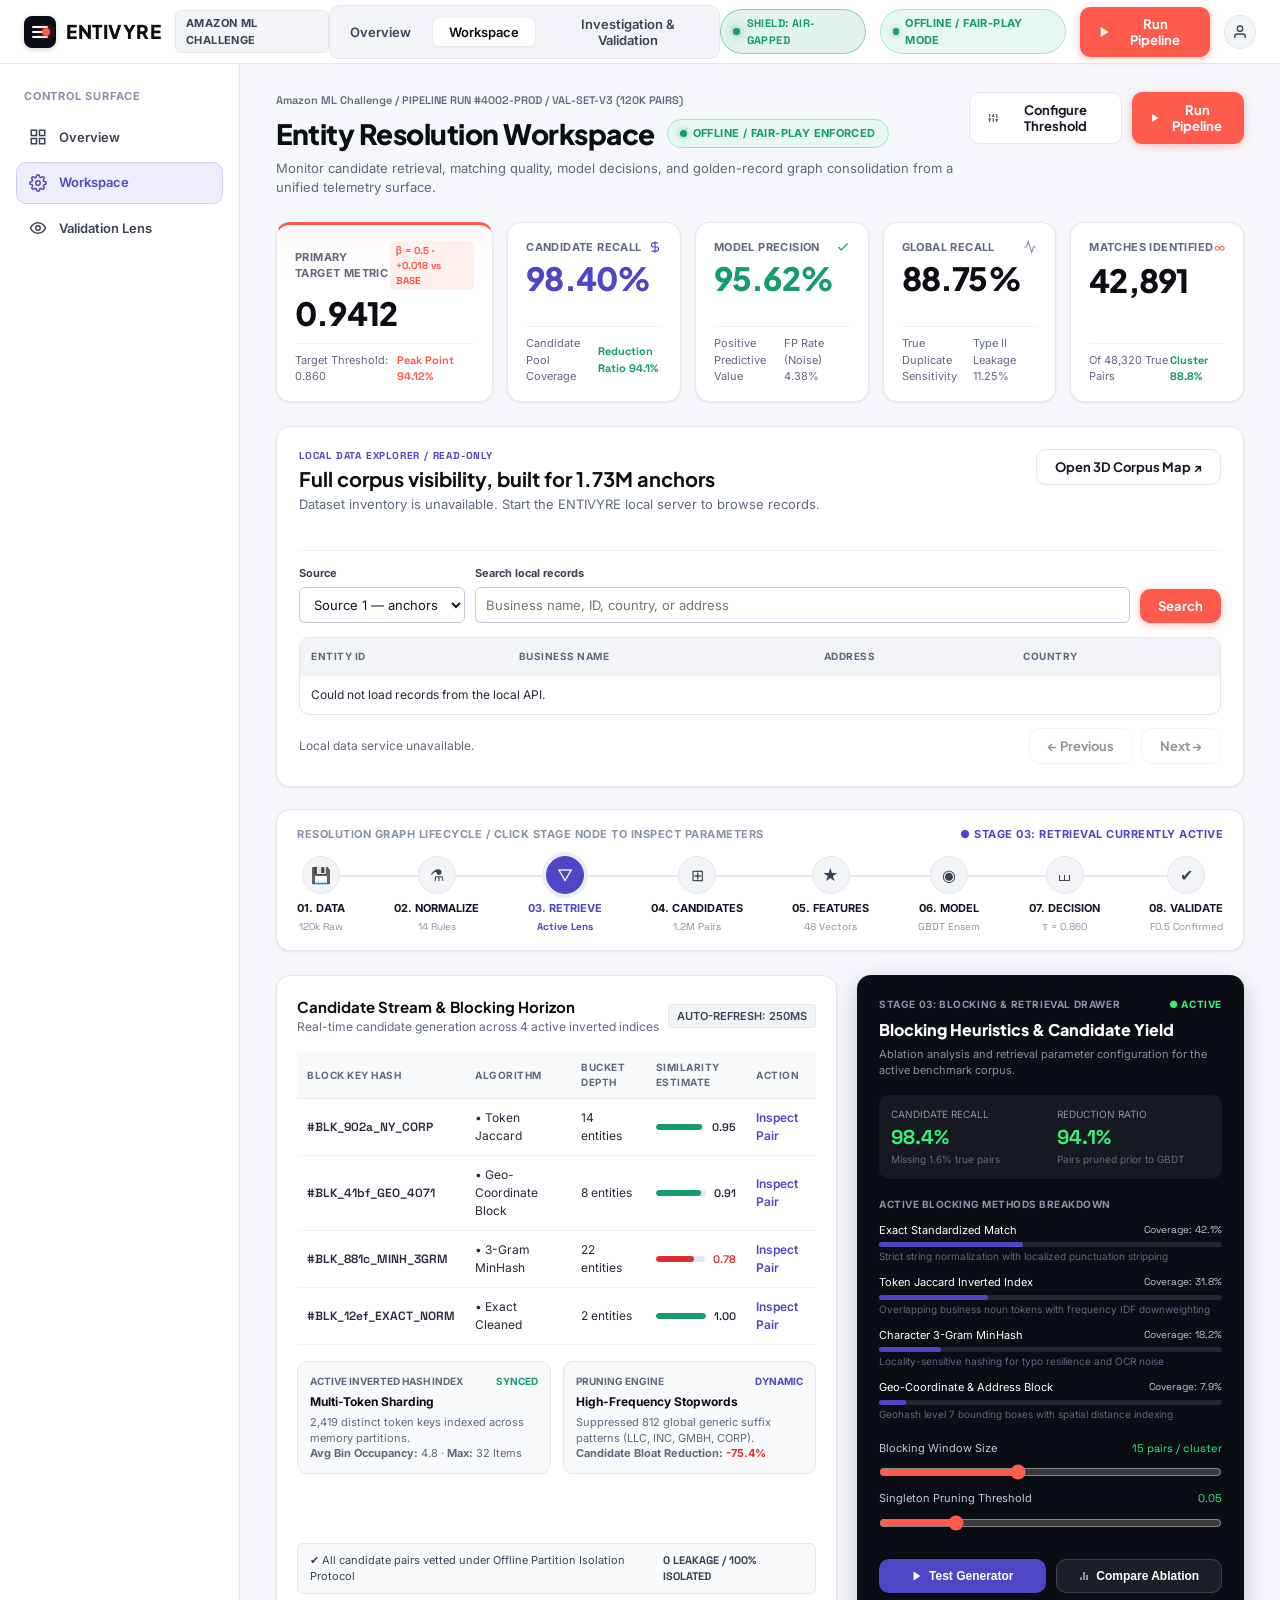
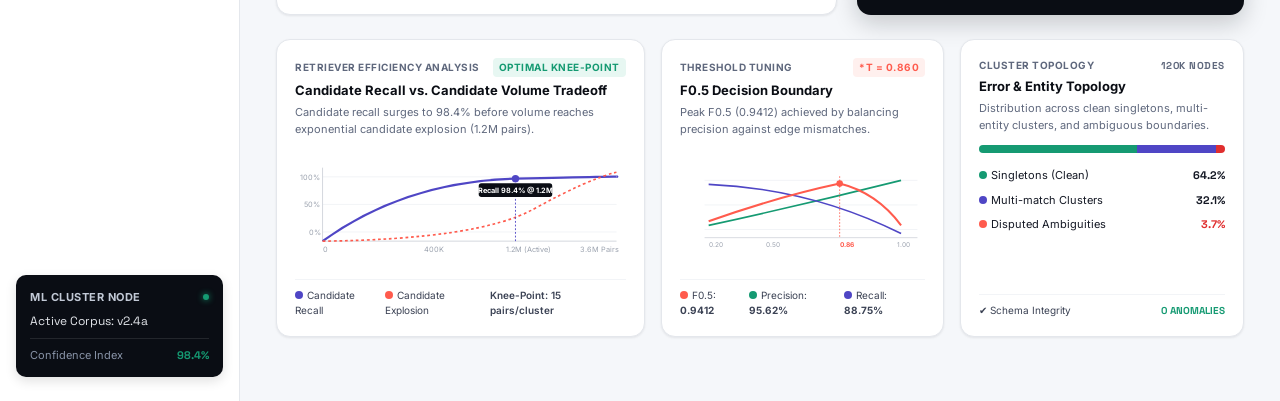
==== commit e6873742: "Add scalable local corpus explorer and GPU point cloud" ====
--- a/web/index.html
+++ b/web/index.html
@@ -620,6 +620,45 @@
             </div>
           </div>
         </div>
+
+        <!-- Corpus Explorer: real, paginated access to the local 1.73M Source 1 records -->
+        <section class="corpus-explorer" aria-labelledby="corpusExplorerTitle">
+          <div class="corpus-explorer-head">
+            <div>
+              <div class="section-eyebrow">LOCAL DATA EXPLORER / READ-ONLY</div>
+              <h2 id="corpusExplorerTitle">Full corpus visibility, built for 1.73M anchors</h2>
+              <p id="corpusExplorerSummary">Loading local dataset inventory…</p>
+            </div>
+            <button class="btn-outline corpus-3d-btn" type="button" onclick="openVector3DModal('S1-00001')">Open 3D Corpus Map ↗</button>
+          </div>
+          <div class="corpus-source-stats" id="corpusSourceStats" aria-live="polite"></div>
+          <div class="corpus-controls">
+            <label>Source
+              <select id="corpusSourceSelect">
+                <option value="source1">Source 1 — anchors</option>
+                <option value="source2">Source 2 — targets</option>
+                <option value="source3">Source 3 — targets</option>
+              </select>
+            </label>
+            <label class="corpus-search-label">Search local records
+              <input id="corpusSearchInput" type="search" placeholder="Business name, ID, country, or address" autocomplete="off">
+            </label>
+            <button class="btn-primary" id="corpusSearchBtn" type="button">Search</button>
+          </div>
+          <div class="corpus-table-wrap">
+            <table class="corpus-table">
+              <thead><tr><th>Entity ID</th><th>Business name</th><th>Address</th><th>Country</th></tr></thead>
+              <tbody id="corpusTableBody"><tr><td colspan="4">Loading local records…</td></tr></tbody>
+            </table>
+          </div>
+          <div class="corpus-footer">
+            <span id="corpusPageStatus">Preparing stream…</span>
+            <div class="corpus-pagination">
+              <button class="btn-outline" id="corpusPrevBtn" type="button">← Previous</button>
+              <button class="btn-outline" id="corpusNextBtn" type="button">Next →</button>
+            </div>
+          </div>
+        </section>
 
         <!-- Resolution Graph Lifecycle (Horizontal Stepper) -->
         <div class="lifecycle-stepper-card">
@@ -1896,7 +1935,7 @@
         <div class="v3d-title-divider"></div>
         <div class="v3d-manifold-tag">
           <span>HIGH-DIMENSIONAL EMBEDDING MANIFOLD</span>
-          <span class="v3d-active-cluster-pill" id="v3dActiveClusterPill">CLUSTER #CL-09412 &bull; d=128 &rarr; 3D</span>
+          <span class="v3d-active-cluster-pill" id="v3dActiveClusterPill">1.73M ANCHORS &bull; d=128 &rarr; 3D</span>
         </div>
       </div>
 
@@ -1928,6 +1967,10 @@
           <span>Grid</span>
         </button>
 
+        <button class="v3d-ctrl-btn active" id="btnVector3dDensity" title="Toggle all 1,732,544 real Source 1 records rendered as GPU points">
+          <span>Load 1.73M Points</span>
+        </button>
+
         <button class="v3d-ctrl-btn" id="btnVector3dResetCam" title="Reset Camera Orientation & Zoom (R)">
           <svg width="13" height="13" viewBox="0 0 24 24" fill="none" stroke="currentColor" stroke-width="2">
             <circle cx="12" cy="12" r="10"></circle>
@@ -1952,13 +1995,14 @@
 
     <!-- Main Viewport -->
     <div class="v3d-viewport">
+      <canvas id="vector3dDensityCanvas" aria-label="All Source 1 records rendered as GPU points"></canvas>
       <canvas id="vector3dCanvas"></canvas>
 
       <!-- Floating Left HUD Sidebar -->
       <aside class="v3d-hud-left">
         <div class="v3d-hud-header">
           <div class="v3d-hud-title">Cluster Manifold Projection</div>
-          <div class="v3d-hud-sub">32 Entities &bull; 17 Pairwise Vectors &bull; <span id="v3dActiveModeTag">UMAP 3D</span></div>
+          <div class="v3d-hud-sub"><span id="v3dCorpusCount">1,732,544 records ready to load</span> &bull; 32 inspectable entities &bull; <span id="v3dActiveModeTag">UMAP 3D</span></div>
         </div>
 
         <div class="v3d-search-box">
--- a/web/css/styles.css
+++ b/web/css/styles.css
@@ -74,6 +74,32 @@
   min-height: 100vh;
 }
 
+/* Scalable local corpus explorer */
+.corpus-explorer { margin: 22px 0; padding: 22px; background: var(--white); border: 1px solid var(--card-border); border-radius: var(--radius-lg); box-shadow: var(--card-shadow); }
+.corpus-explorer-head { display: flex; gap: 20px; align-items: flex-start; justify-content: space-between; }
+.section-eyebrow { color: var(--secondary); font: 700 10px var(--font-mono); letter-spacing: .8px; }
+.corpus-explorer h2 { margin: 4px 0; font: 700 20px var(--font-headline); color: var(--neutral-900); }
+.corpus-explorer p { color: var(--neutral-500); font-size: 13px; max-width: 760px; }
+.corpus-3d-btn { white-space: nowrap; }
+.corpus-source-stats { display: grid; grid-template-columns: repeat(3, minmax(0, 1fr)); gap: 10px; margin: 18px 0; }
+.corpus-source-stat { padding: 12px 14px; border: 1px solid var(--neutral-200); border-radius: var(--radius-md); background: var(--neutral-50); }
+.corpus-source-stat.active { background: var(--secondary-light); border-color: var(--secondary-border); }
+.corpus-source-stat span, .corpus-source-stat small { display: block; color: var(--neutral-500); font-size: 11px; }
+.corpus-source-stat strong { display: block; margin: 2px 0; color: var(--neutral-900); font: 700 20px var(--font-headline); }
+.corpus-controls { display: flex; gap: 10px; align-items: end; padding: 14px 0; border-top: 1px solid var(--neutral-100); }
+.corpus-controls label { display: grid; gap: 5px; color: var(--neutral-600); font-size: 11px; font-weight: 700; }
+.corpus-controls select, .corpus-controls input { height: 36px; padding: 0 10px; border: 1px solid var(--neutral-300); border-radius: var(--radius-sm); color: var(--neutral-800); font: 13px var(--font-body); background: #fff; }
+.corpus-search-label { flex: 1; }
+.corpus-table-wrap { max-height: 382px; overflow: auto; border: 1px solid var(--neutral-200); border-radius: var(--radius-md); }
+.corpus-table { width: 100%; border-collapse: collapse; font-size: 12px; }
+.corpus-table th { position: sticky; top: 0; text-align: left; padding: 11px; background: var(--neutral-100); color: var(--neutral-500); font-size: 10px; letter-spacing: .5px; text-transform: uppercase; z-index: 1; }
+.corpus-table td { max-width: 360px; padding: 10px 11px; border-top: 1px solid var(--neutral-100); color: var(--neutral-700); vertical-align: top; overflow: hidden; text-overflow: ellipsis; white-space: nowrap; }
+.corpus-table .corpus-id { font-family: var(--font-mono); color: var(--secondary); font-weight: 700; }
+.corpus-footer { display: flex; justify-content: space-between; gap: 12px; align-items: center; padding-top: 13px; color: var(--neutral-500); font-size: 12px; }
+.corpus-pagination { display: flex; gap: 8px; }
+.corpus-pagination .btn-outline:disabled { opacity: .45; cursor: not-allowed; }
+@media (max-width: 760px) { .corpus-explorer-head, .corpus-controls, .corpus-footer { align-items: stretch; flex-direction: column; } .corpus-source-stats { grid-template-columns: 1fr; } .corpus-table td { max-width: 180px; } }
+
 /* ==========================================================================
    TOP GLOBAL NAVIGATION BAR
    ========================================================================== */
@@ -3313,13 +3339,16 @@
   overflow: hidden;
 }
 
-#vector3dCanvas {
+#vector3dCanvas, #vector3dDensityCanvas {
   position: absolute;
   inset: 0;
   width: 100%;
   height: 100%;
   display: block;
 }
+
+#vector3dDensityCanvas { z-index: 0; pointer-events: none; }
+#vector3dCanvas { z-index: 1; }
 
 /* Floating Left HUD Sidebar */
 .v3d-hud-left {
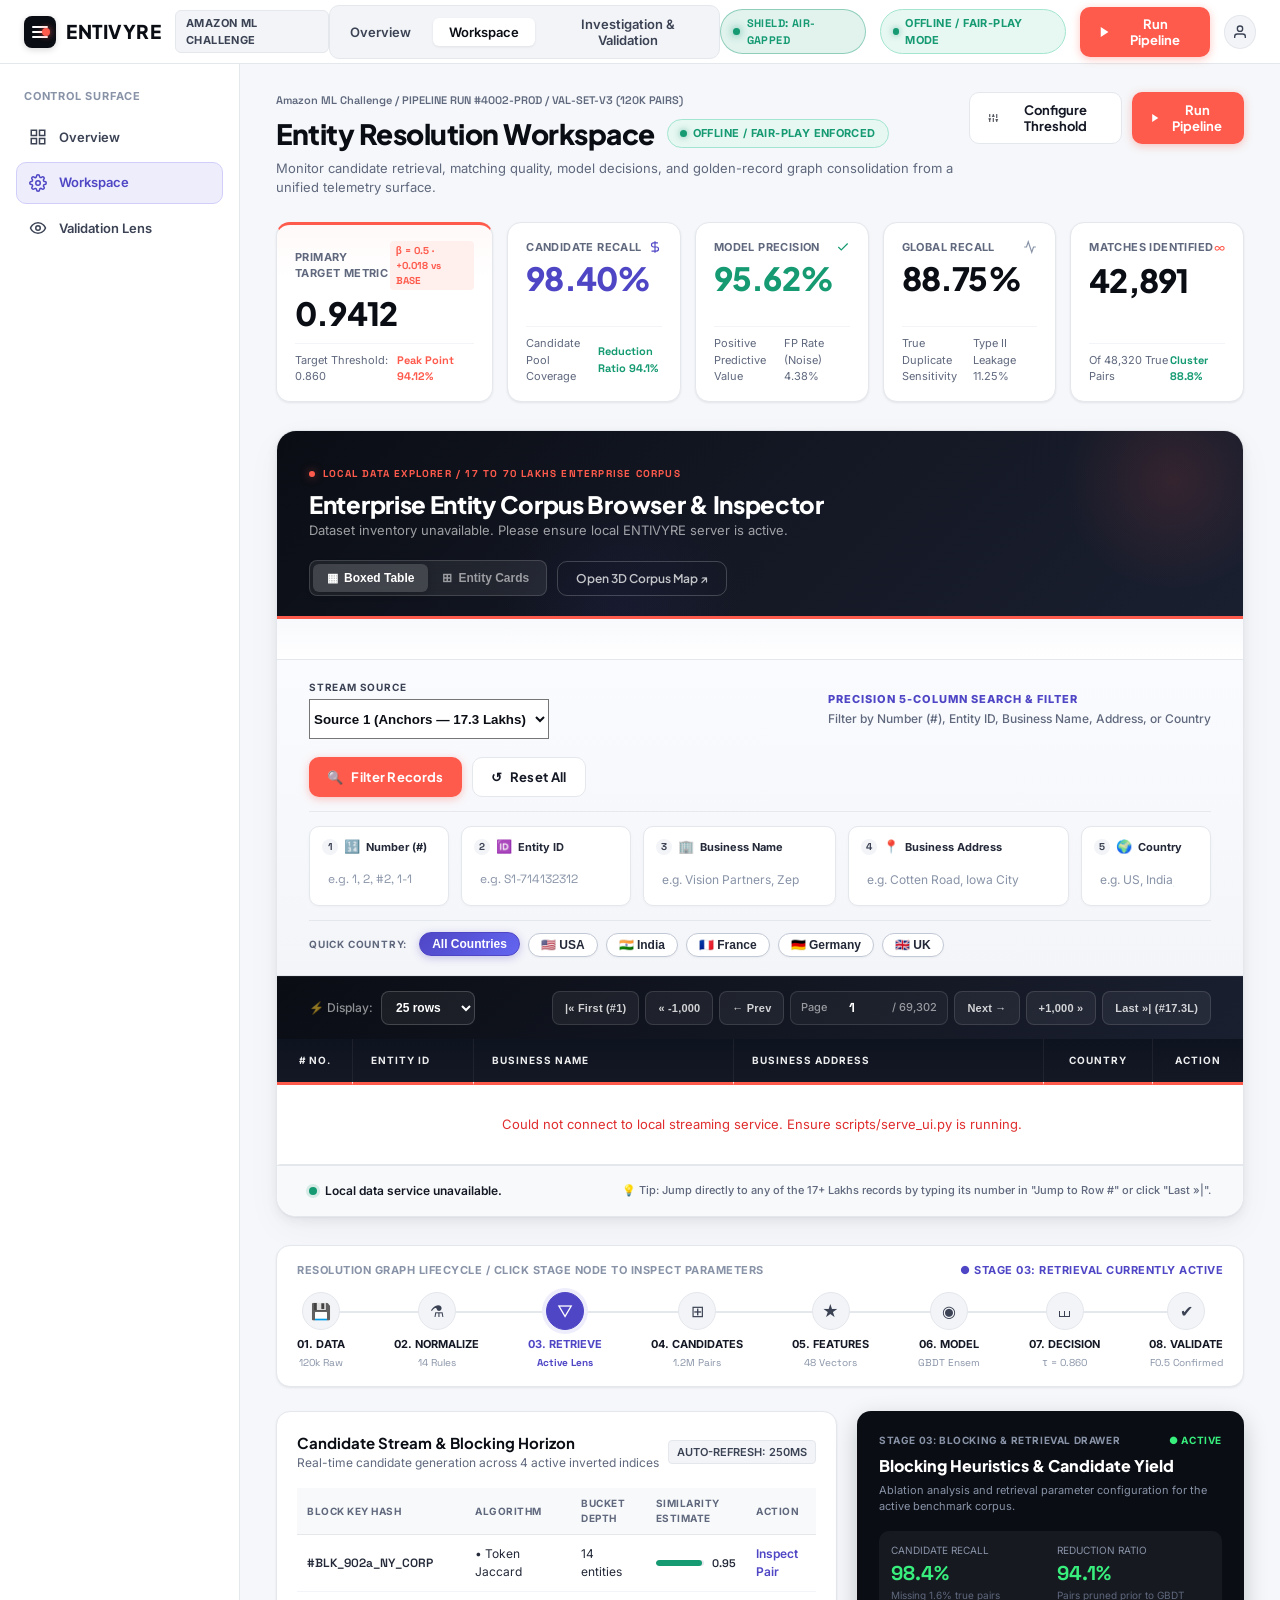
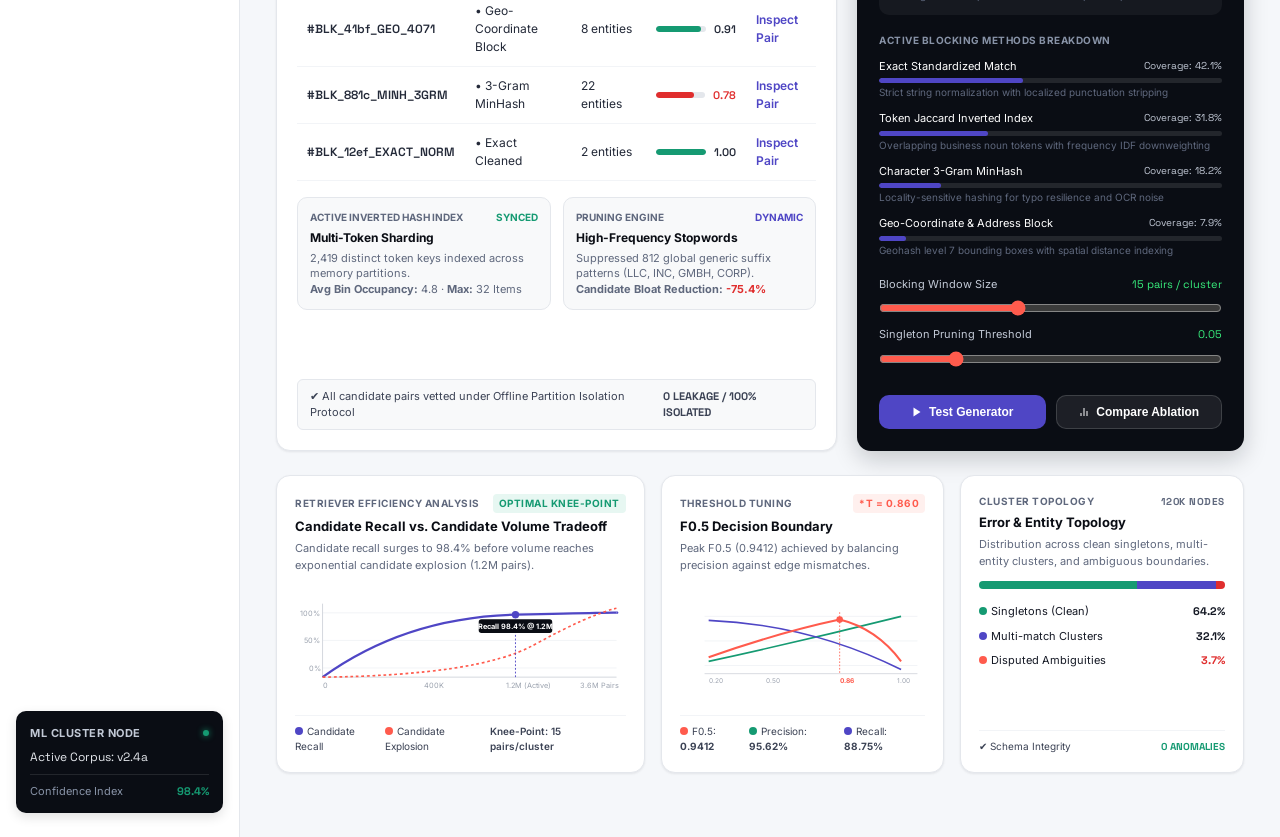
==== commit 5d2ea82a: "feat(ui): upgrade enterprise entity corpus browser with 5-column precision filtering and box-table a" ====
--- a/web/index.html
+++ b/web/index.html
@@ -5,7 +5,7 @@
   <meta name="viewport" content="width=device-width, initial-scale=1.0">
   <title>ENTIVYRE</title>
   <meta name="description" content="ENTIVYRE — Deterministic, air-gapped business entity resolution and golden-record synthesis platform for the Amazon ML Challenge 2026.">
-  <link rel="stylesheet" href="css/styles.css">
+  <link rel="stylesheet" href="css/styles.css?v=20261019-5col-filter">
   <link rel="icon" type="image/svg+xml" href="data:image/svg+xml,<svg xmlns='http://www.w3.org/2000/svg' viewBox='0 0 32 32'><rect width='32' height='32' rx='8' fill='%230A0D14'/><rect x='8' y='9' width='16' height='2' rx='1' fill='%23FFFFFF'/><rect x='8' y='15' width='16' height='2' rx='1' fill='%23FFFFFF'/><circle cx='22' cy='16' r='4' fill='%23FF5B4D'/><rect x='8' y='21' width='16' height='2' rx='1' fill='%23FFFFFF'/></svg>">
 </head>
 <body>
@@ -621,41 +621,206 @@
           </div>
         </div>
 
-        <!-- Corpus Explorer: real, paginated access to the local 1.73M Source 1 records -->
+        <!-- Corpus Explorer: Structured Box Architecture with Instant Fast Navigation & Multi-Field Search -->
         <section class="corpus-explorer" aria-labelledby="corpusExplorerTitle">
           <div class="corpus-explorer-head">
             <div>
-              <div class="section-eyebrow">LOCAL DATA EXPLORER / READ-ONLY</div>
-              <h2 id="corpusExplorerTitle">Full corpus visibility, built for 1.73M anchors</h2>
+              <div class="section-eyebrow">LOCAL DATA EXPLORER / 17 TO 70 LAKHS ENTERPRISE CORPUS</div>
+              <h2 id="corpusExplorerTitle">Enterprise Entity Corpus Browser &amp; Inspector</h2>
               <p id="corpusExplorerSummary">Loading local dataset inventory…</p>
             </div>
-            <button class="btn-outline corpus-3d-btn" type="button" onclick="openVector3DModal('S1-00001')">Open 3D Corpus Map ↗</button>
-          </div>
+            <div class="corpus-head-actions">
+              <!-- View mode toggle: Boxed Table vs Cards Grid -->
+              <div class="view-mode-toggle" role="group" aria-label="View Mode">
+                <button class="view-mode-btn active" id="btnViewTable" type="button" title="Structured Box Table View">
+                  <span>▦</span> Boxed Table
+                </button>
+                <button class="view-mode-btn" id="btnViewCards" type="button" title="Entity Card Boxes View">
+                  <span>⊞</span> Entity Cards
+                </button>
+              </div>
+              <button class="btn-outline corpus-3d-btn" type="button" onclick="openVector3DModal('S1-00001')">Open 3D Corpus Map ↗</button>
+            </div>
+          </div>
+
+          <!-- Dataset stats pills (Source 1: 17.3 Lakhs, Source 2: 48.9 Lakhs, Source 3: 50.8 Lakhs) -->
           <div class="corpus-source-stats" id="corpusSourceStats" aria-live="polite"></div>
-          <div class="corpus-controls">
-            <label>Source
-              <select id="corpusSourceSelect">
-                <option value="source1">Source 1 — anchors</option>
-                <option value="source2">Source 2 — targets</option>
-                <option value="source3">Source 3 — targets</option>
+
+          <!-- Structured 5-Column Search & Precision Filter Console -->
+          <div class="corpus-filter-panel">
+            <div class="corpus-panel-topbar">
+              <div class="corpus-stream-select-wrap">
+                <label for="corpusSourceSelect">STREAM SOURCE</label>
+                <select id="corpusSourceSelect" class="form-select form-select-stream">
+                  <option value="source1" selected>Source 1 (Anchors — 17.3 Lakhs)</option>
+                  <option value="source2">Source 2 (Targets — 48.9 Lakhs)</option>
+                  <option value="source3">Source 3 (Targets — 50.8 Lakhs)</option>
+                </select>
+              </div>
+
+              <div class="corpus-panel-headline">
+                <span class="filter-headline-tag">PRECISION 5-COLUMN SEARCH &amp; FILTER</span>
+                <span class="filter-headline-sub">Filter by Number (#), Entity ID, Business Name, Address, or Country</span>
+              </div>
+
+              <div class="corpus-filter-actions">
+                <button class="btn-primary corpus-action-btn" id="corpusSearchBtn" type="button">
+                  <span>🔍</span> Filter Records
+                </button>
+                <button class="btn-outline corpus-action-btn" id="corpusResetBtn" type="button">
+                  <span>↺</span> Reset All
+                </button>
+              </div>
+            </div>
+
+            <!-- 5 Dedicated Column Filter Boxes Matching Table Layout -->
+            <div class="corpus-5col-filter-grid">
+              <!-- Box 1: Number (#) -->
+              <div class="col-filter-box">
+                <label for="filterNumber">
+                  <span class="col-filter-idx">1</span>
+                  <span class="col-filter-icon">🔢</span>
+                  <span>Number (#)</span>
+                </label>
+                <div class="col-input-wrap">
+                  <input id="filterNumber" type="text" placeholder="e.g. 1, 2, #2, 1-10" autocomplete="off">
+                  <button class="col-clear-btn" data-target="filterNumber" type="button" title="Clear">✕</button>
+                </div>
+              </div>
+
+              <!-- Box 2: Entity ID -->
+              <div class="col-filter-box">
+                <label for="filterEntityId">
+                  <span class="col-filter-idx">2</span>
+                  <span class="col-filter-icon">🆔</span>
+                  <span>Entity ID</span>
+                </label>
+                <div class="col-input-wrap">
+                  <input id="filterEntityId" type="text" placeholder="e.g. S1-714132312" autocomplete="off">
+                  <button class="col-clear-btn" data-target="filterEntityId" type="button" title="Clear">✕</button>
+                </div>
+              </div>
+
+              <!-- Box 3: Business Name -->
+              <div class="col-filter-box">
+                <label for="filterBusinessName">
+                  <span class="col-filter-idx">3</span>
+                  <span class="col-filter-icon">🏢</span>
+                  <span>Business Name</span>
+                </label>
+                <div class="col-input-wrap">
+                  <input id="filterBusinessName" type="text" placeholder="e.g. Vision Partners, Zephay" autocomplete="off">
+                  <button class="col-clear-btn" data-target="filterBusinessName" type="button" title="Clear">✕</button>
+                </div>
+              </div>
+
+              <!-- Box 4: Business Address -->
+              <div class="col-filter-box">
+                <label for="filterAddress">
+                  <span class="col-filter-idx">4</span>
+                  <span class="col-filter-icon">📍</span>
+                  <span>Business Address</span>
+                </label>
+                <div class="col-input-wrap">
+                  <input id="filterAddress" type="text" placeholder="e.g. Cotten Road, Iowa City" autocomplete="off">
+                  <button class="col-clear-btn" data-target="filterAddress" type="button" title="Clear">✕</button>
+                </div>
+              </div>
+
+              <!-- Box 5: Country -->
+              <div class="col-filter-box">
+                <label for="filterCountry">
+                  <span class="col-filter-idx">5</span>
+                  <span class="col-filter-icon">🌍</span>
+                  <span>Country</span>
+                </label>
+                <div class="col-input-wrap">
+                  <input id="filterCountry" type="text" placeholder="e.g. US, India, France" autocomplete="off">
+                  <button class="col-clear-btn" data-target="filterCountry" type="button" title="Clear">✕</button>
+                </div>
+              </div>
+            </div>
+
+            <!-- Quick Country Pills Filter Row & Active Filters Bar -->
+            <div class="country-quick-filter-row">
+              <span class="filter-pills-label">Quick Country:</span>
+              <div class="country-pills-wrap" id="countryPillsContainer">
+                <button class="country-pill active" data-country="all" type="button">All Countries</button>
+                <button class="country-pill" data-country="US" type="button">🇺🇸 USA</button>
+                <button class="country-pill" data-country="India" type="button">🇮🇳 India</button>
+                <button class="country-pill" data-country="France" type="button">🇫🇷 France</button>
+                <button class="country-pill" data-country="Germany" type="button">🇩🇪 Germany</button>
+                <button class="country-pill" data-country="United Kingdom" type="button">🇬🇧 UK</button>
+              </div>
+
+              <!-- Active Filters Summary Tag -->
+              <div class="active-filters-summary" id="activeFiltersSummary" style="display:none;"></div>
+            </div>
+          </div>
+
+          <!-- Fast-Travel Navigation Toolbar (Clean, without redundant jump-to-row box) -->
+          <div class="corpus-jump-toolbar">
+            <div class="page-size-selector">
+              <label for="corpusPageSize"><span>⚡ Display:</span></label>
+              <select id="corpusPageSize" class="form-select-sm">
+                <option value="25" selected>25 rows</option>
+                <option value="50">50 rows</option>
+                <option value="100">100 rows</option>
+                <option value="250">250 rows</option>
+                <option value="500">500 rows</option>
               </select>
-            </label>
-            <label class="corpus-search-label">Search local records
-              <input id="corpusSearchInput" type="search" placeholder="Business name, ID, country, or address" autocomplete="off">
-            </label>
-            <button class="btn-primary" id="corpusSearchBtn" type="button">Search</button>
-          </div>
-          <div class="corpus-table-wrap">
-            <table class="corpus-table">
-              <thead><tr><th>Entity ID</th><th>Business name</th><th>Address</th><th>Country</th></tr></thead>
-              <tbody id="corpusTableBody"><tr><td colspan="4">Loading local records…</td></tr></tbody>
+            </div>
+
+            <!-- Quick Nav Fast-Travel Buttons (First, -1000, Prev, Next, +1000, Last) -->
+            <div class="fast-travel-buttons">
+              <button class="nav-speed-btn" id="corpusFirstBtn" type="button" title="Jump to First Record (#1)">|&laquo; First (#1)</button>
+              <button class="nav-speed-btn" id="corpusJumpBack1000Btn" type="button" title="Skip back 1,000 records">&laquo; -1,000</button>
+              <button class="nav-speed-btn" id="corpusPrevBtn" type="button">&larr; Prev</button>
+              <div class="page-counter-badge">
+                <span>Page</span>
+                <input id="corpusPageInput" type="number" min="1" value="1" title="Type page number and press Enter">
+                <span id="corpusTotalPages">/ 69,302</span>
+              </div>
+              <button class="nav-speed-btn" id="corpusNextBtn" type="button">Next &rarr;</button>
+              <button class="nav-speed-btn" id="corpusJumpFwd1000Btn" type="button" title="Skip forward 1,000 records">+1,000 &raquo;</button>
+              <button class="nav-speed-btn" id="corpusLastBtn" type="button" title="Jump to Final Record">Last &raquo;| (#17.3L)</button>
+            </div>
+          </div>
+
+          <!-- Structured Box Table View -->
+          <div class="corpus-table-wrap" id="corpusTableWrap">
+            <table class="corpus-table" id="corpusTable">
+              <thead>
+                <tr>
+                  <th class="th-num"># No.</th>
+                  <th class="th-id">Entity ID</th>
+                  <th class="th-name">Business Name</th>
+                  <th class="th-address">Business Address</th>
+                  <th class="th-country">Country</th>
+                  <th class="th-actions">Action</th>
+                </tr>
+              </thead>
+              <tbody id="corpusTableBody">
+                <tr><td colspan="6">Loading local records…</td></tr>
+              </tbody>
             </table>
           </div>
+
+          <!-- Structured Card Boxes View (Grid Mode) -->
+          <div class="corpus-cards-wrap" id="corpusCardsWrap" style="display:none;">
+            <div class="corpus-cards-grid" id="corpusCardsGrid">
+              <!-- Dynamically populated entity card boxes -->
+            </div>
+          </div>
+
+          <!-- Bottom Footer Status & Info -->
           <div class="corpus-footer">
-            <span id="corpusPageStatus">Preparing stream…</span>
-            <div class="corpus-pagination">
-              <button class="btn-outline" id="corpusPrevBtn" type="button">← Previous</button>
-              <button class="btn-outline" id="corpusNextBtn" type="button">Next →</button>
+            <div class="corpus-status-indicator">
+              <span class="live-dot"></span>
+              <span id="corpusPageStatus">Preparing stream…</span>
+            </div>
+            <div class="corpus-quick-hint">
+              <span>💡 Tip: Jump directly to any of the 17+ Lakhs records by typing its number in "Jump to Row #" or click "Last &raquo;|".</span>
             </div>
           </div>
         </section>
@@ -2069,7 +2234,7 @@
     <span id="toastMsg">Running pipeline...</span>
   </div>
 
-  <script src="js/app.js"></script>
-  <script src="js/vector_3d_graph.js"></script>
+  <script src="js/app.js?v=20261019-5col-filter"></script>
+  <script src="js/vector_3d_graph.js?v=20261019-full-corpus"></script>
 </body>
 </html>
--- a/web/css/styles.css
+++ b/web/css/styles.css
@@ -74,31 +74,898 @@
   min-height: 100vh;
 }
 
-/* Scalable local corpus explorer */
-.corpus-explorer { margin: 22px 0; padding: 22px; background: var(--white); border: 1px solid var(--card-border); border-radius: var(--radius-lg); box-shadow: var(--card-shadow); }
-.corpus-explorer-head { display: flex; gap: 20px; align-items: flex-start; justify-content: space-between; }
-.section-eyebrow { color: var(--secondary); font: 700 10px var(--font-mono); letter-spacing: .8px; }
-.corpus-explorer h2 { margin: 4px 0; font: 700 20px var(--font-headline); color: var(--neutral-900); }
-.corpus-explorer p { color: var(--neutral-500); font-size: 13px; max-width: 760px; }
-.corpus-3d-btn { white-space: nowrap; }
-.corpus-source-stats { display: grid; grid-template-columns: repeat(3, minmax(0, 1fr)); gap: 10px; margin: 18px 0; }
-.corpus-source-stat { padding: 12px 14px; border: 1px solid var(--neutral-200); border-radius: var(--radius-md); background: var(--neutral-50); }
-.corpus-source-stat.active { background: var(--secondary-light); border-color: var(--secondary-border); }
-.corpus-source-stat span, .corpus-source-stat small { display: block; color: var(--neutral-500); font-size: 11px; }
-.corpus-source-stat strong { display: block; margin: 2px 0; color: var(--neutral-900); font: 700 20px var(--font-headline); }
-.corpus-controls { display: flex; gap: 10px; align-items: end; padding: 14px 0; border-top: 1px solid var(--neutral-100); }
-.corpus-controls label { display: grid; gap: 5px; color: var(--neutral-600); font-size: 11px; font-weight: 700; }
-.corpus-controls select, .corpus-controls input { height: 36px; padding: 0 10px; border: 1px solid var(--neutral-300); border-radius: var(--radius-sm); color: var(--neutral-800); font: 13px var(--font-body); background: #fff; }
-.corpus-search-label { flex: 1; }
-.corpus-table-wrap { max-height: 382px; overflow: auto; border: 1px solid var(--neutral-200); border-radius: var(--radius-md); }
-.corpus-table { width: 100%; border-collapse: collapse; font-size: 12px; }
-.corpus-table th { position: sticky; top: 0; text-align: left; padding: 11px; background: var(--neutral-100); color: var(--neutral-500); font-size: 10px; letter-spacing: .5px; text-transform: uppercase; z-index: 1; }
-.corpus-table td { max-width: 360px; padding: 10px 11px; border-top: 1px solid var(--neutral-100); color: var(--neutral-700); vertical-align: top; overflow: hidden; text-overflow: ellipsis; white-space: nowrap; }
-.corpus-table .corpus-id { font-family: var(--font-mono); color: var(--secondary); font-weight: 700; }
-.corpus-footer { display: flex; justify-content: space-between; gap: 12px; align-items: center; padding-top: 13px; color: var(--neutral-500); font-size: 12px; }
-.corpus-pagination { display: flex; gap: 8px; }
-.corpus-pagination .btn-outline:disabled { opacity: .45; cursor: not-allowed; }
-@media (max-width: 760px) { .corpus-explorer-head, .corpus-controls, .corpus-footer { align-items: stretch; flex-direction: column; } .corpus-source-stats { grid-template-columns: 1fr; } .corpus-table td { max-width: 180px; } }
+/* ==========================================================================
+   ENTERPRISE ENTITY CORPUS BROWSER — ULTIMATE PROFESSIONAL DESIGN
+   Premium box & table architecture with glassmorphism, refined shadows,
+   polished micro-animations, and structured visual hierarchy
+   ========================================================================== */
+
+/* === Container === */
+.corpus-explorer {
+  margin: 28px 0;
+  padding: 0;
+  background: var(--white);
+  border: 1px solid var(--card-border);
+  border-radius: var(--radius-xl);
+  box-shadow:
+    0 1px 2px rgba(16, 24, 40, 0.04),
+    0 4px 12px rgba(16, 24, 40, 0.06),
+    0 12px 36px rgba(16, 24, 40, 0.04);
+  overflow: hidden;
+}
+
+/* === Header — Gradient Glass Panel === */
+.corpus-explorer-head {
+  display: flex;
+  gap: 20px;
+  align-items: flex-start;
+  justify-content: space-between;
+  flex-wrap: wrap;
+  padding: 28px 32px 20px;
+  background: linear-gradient(135deg, #0A0D14 0%, #141824 50%, #1A1F30 100%);
+  color: #FFFFFF;
+  border-bottom: 3px solid var(--primary);
+  position: relative;
+  overflow: hidden;
+}
+.corpus-explorer-head::before {
+  content: '';
+  position: absolute;
+  top: -60px;
+  right: -40px;
+  width: 220px;
+  height: 220px;
+  border-radius: 50%;
+  background: radial-gradient(circle, rgba(255, 91, 77, 0.12) 0%, transparent 70%);
+  pointer-events: none;
+}
+.corpus-explorer-head::after {
+  content: '';
+  position: absolute;
+  bottom: -80px;
+  left: 20%;
+  width: 300px;
+  height: 180px;
+  border-radius: 50%;
+  background: radial-gradient(circle, rgba(79, 70, 197, 0.08) 0%, transparent 70%);
+  pointer-events: none;
+}
+.section-eyebrow {
+  color: var(--primary);
+  font: 700 10px var(--font-mono);
+  letter-spacing: 1.2px;
+  text-transform: uppercase;
+  display: inline-flex;
+  align-items: center;
+  gap: 8px;
+}
+.section-eyebrow::before {
+  content: '';
+  width: 6px;
+  height: 6px;
+  background: var(--primary);
+  border-radius: 50%;
+  box-shadow: 0 0 8px rgba(255, 91, 77, 0.5);
+  animation: eyebrowPulse 2s ease-in-out infinite;
+}
+@keyframes eyebrowPulse { 0%, 100% { opacity: 1; } 50% { opacity: 0.4; } }
+.corpus-explorer h2 {
+  margin: 6px 0 2px;
+  font: 800 24px var(--font-headline);
+  color: #FFFFFF;
+  letter-spacing: -0.3px;
+  position: relative;
+  z-index: 1;
+}
+.corpus-explorer p {
+  color: rgba(255,255,255,0.6);
+  font-size: 13px;
+  max-width: 820px;
+  line-height: 1.5;
+  position: relative;
+  z-index: 1;
+}
+.corpus-head-actions {
+  display: flex;
+  gap: 10px;
+  align-items: center;
+  position: relative;
+  z-index: 1;
+}
+
+/* === View Mode Switcher === */
+.view-mode-toggle {
+  display: inline-flex;
+  background: rgba(255,255,255,0.08);
+  border-radius: 8px;
+  padding: 3px;
+  border: 1px solid rgba(255,255,255,0.15);
+  backdrop-filter: blur(8px);
+}
+.view-mode-btn {
+  background: transparent;
+  border: none;
+  padding: 7px 14px;
+  font-size: 12px;
+  font-weight: 600;
+  color: rgba(255,255,255,0.55);
+  cursor: pointer;
+  border-radius: 6px;
+  display: inline-flex;
+  align-items: center;
+  gap: 6px;
+  transition: all .2s ease;
+}
+.view-mode-btn.active {
+  background: rgba(255,255,255,0.15);
+  color: #FFFFFF;
+  font-weight: 700;
+  box-shadow: 0 2px 8px rgba(0,0,0,0.2);
+}
+.view-mode-btn:hover:not(.active) { color: #FFFFFF; background: rgba(255,255,255,0.06); }
+
+/* === Dataset Source KPI Cards === */
+.corpus-source-stats {
+  display: grid;
+  grid-template-columns: repeat(3, minmax(0, 1fr));
+  gap: 14px;
+  margin: 0;
+  padding: 20px 32px;
+  background: linear-gradient(180deg, #F8F9FC 0%, var(--white) 100%);
+  border-bottom: 1px solid var(--neutral-200);
+}
+.corpus-source-stat {
+  padding: 18px 20px;
+  border: 1px solid var(--neutral-200);
+  border-radius: var(--radius-md);
+  background: var(--white);
+  transition: all .25s cubic-bezier(0.4, 0, 0.2, 1);
+  cursor: pointer;
+  position: relative;
+  overflow: hidden;
+}
+.corpus-source-stat::before {
+  content: '';
+  position: absolute;
+  top: 0;
+  left: 0;
+  width: 4px;
+  height: 100%;
+  background: var(--neutral-300);
+  transition: all .25s ease;
+}
+.corpus-source-stat:hover {
+  border-color: var(--secondary-border);
+  background: var(--white);
+  transform: translateY(-2px);
+  box-shadow: 0 6px 20px rgba(79, 70, 197, 0.08);
+}
+.corpus-source-stat:hover::before { background: var(--secondary); }
+.corpus-source-stat.active {
+  background: linear-gradient(135deg, #EEEDFB 0%, #F8F7FF 100%);
+  border-color: var(--secondary);
+  box-shadow: 0 0 0 1px var(--secondary), 0 4px 16px rgba(79, 70, 197, 0.12);
+}
+.corpus-source-stat.active::before {
+  background: var(--secondary);
+  width: 5px;
+}
+.corpus-source-stat span,
+.corpus-source-stat small {
+  display: block;
+  color: var(--neutral-500);
+  font-size: 11px;
+  font-weight: 500;
+}
+.corpus-source-stat strong {
+  display: block;
+  margin: 6px 0 2px;
+  color: var(--neutral-900);
+  font: 800 26px var(--font-headline);
+  letter-spacing: -0.5px;
+}
+
+/* === Multi-Field 5-Column Filter Console === */
+.corpus-filter-panel {
+  background: linear-gradient(180deg, #FAFBFE 0%, #F4F5F9 100%);
+  border-bottom: 1px solid var(--neutral-200);
+  padding: 20px 32px 18px;
+}
+.corpus-panel-topbar {
+  display: flex;
+  align-items: center;
+  justify-content: space-between;
+  gap: 18px;
+  flex-wrap: wrap;
+  padding-bottom: 14px;
+  border-bottom: 1px solid rgba(0,0,0,0.06);
+}
+.corpus-stream-select-wrap {
+  display: flex;
+  flex-direction: column;
+  gap: 4px;
+  min-width: 240px;
+}
+.corpus-stream-select-wrap label {
+  font-size: 10px;
+  font-weight: 700;
+  color: var(--neutral-600);
+  text-transform: uppercase;
+  letter-spacing: .8px;
+}
+.form-select-stream {
+  height: 40px;
+  font-weight: 700;
+  color: var(--neutral-900);
+  background-color: var(--white);
+}
+.corpus-panel-headline {
+  display: flex;
+  flex-direction: column;
+  gap: 2px;
+}
+.filter-headline-tag {
+  font-size: 11px;
+  font-weight: 800;
+  color: var(--secondary);
+  letter-spacing: 1px;
+  text-transform: uppercase;
+}
+.filter-headline-sub {
+  font-size: 12px;
+  color: var(--neutral-500);
+  font-weight: 500;
+}
+.corpus-filter-actions {
+  display: flex;
+  gap: 10px;
+  align-items: center;
+}
+.corpus-action-btn {
+  height: 40px;
+  padding: 0 18px;
+  font-weight: 700;
+  font-size: 12px;
+  cursor: pointer;
+  border-radius: 8px;
+  letter-spacing: 0.3px;
+  display: inline-flex;
+  align-items: center;
+  gap: 6px;
+  transition: all .2s cubic-bezier(0.4, 0, 0.2, 1);
+}
+.corpus-action-btn:hover {
+  transform: translateY(-1px);
+}
+
+/* === 5-Column Filter Grid (Matching Table Columns) === */
+.corpus-5col-filter-grid {
+  display: grid;
+  grid-template-columns: 140px 170px 1.4fr 1.6fr 130px;
+  gap: 12px;
+  margin-top: 14px;
+  align-items: start;
+}
+@media (max-width: 1200px) {
+  .corpus-5col-filter-grid {
+    grid-template-columns: repeat(3, 1fr);
+  }
+}
+@media (max-width: 768px) {
+  .corpus-5col-filter-grid {
+    grid-template-columns: 1fr;
+  }
+}
+.col-filter-box {
+  display: flex;
+  flex-direction: column;
+  gap: 6px;
+  background: var(--white);
+  padding: 10px 12px;
+  border-radius: var(--radius-md);
+  border: 1.5px solid var(--neutral-200);
+  box-shadow: 0 1px 3px rgba(0,0,0,0.03);
+  transition: all .2s ease;
+}
+.col-filter-box:focus-within {
+  border-color: var(--primary);
+  box-shadow: 0 0 0 3px rgba(255, 91, 77, 0.12), 0 2px 6px rgba(0,0,0,0.04);
+}
+.col-filter-box label {
+  display: flex;
+  align-items: center;
+  gap: 6px;
+  font-size: 11px;
+  font-weight: 700;
+  color: var(--neutral-700);
+  cursor: pointer;
+  user-select: none;
+}
+.col-filter-idx {
+  display: inline-flex;
+  align-items: center;
+  justify-content: center;
+  width: 16px;
+  height: 16px;
+  border-radius: 50%;
+  background: var(--neutral-100);
+  color: var(--neutral-600);
+  font-size: 10px;
+  font-family: var(--font-mono);
+  font-weight: 700;
+}
+.col-filter-icon { font-size: 13px; }
+.col-input-wrap {
+  position: relative;
+  display: flex;
+  align-items: center;
+}
+.col-input-wrap input {
+  width: 100%;
+  height: 32px;
+  padding: 0 24px 0 6px;
+  border: none;
+  background: transparent;
+  font-size: 13px;
+  font-weight: 600;
+  color: var(--neutral-900);
+  font-family: var(--font-body);
+}
+.col-input-wrap input#filterNumber,
+.col-input-wrap input#filterEntityId {
+  font-family: var(--font-mono);
+}
+.col-input-wrap input:focus {
+  outline: none;
+}
+.col-input-wrap input::placeholder {
+  color: var(--neutral-400);
+  font-weight: 400;
+  font-size: 12px;
+}
+.col-clear-btn {
+  position: absolute;
+  right: 0;
+  background: transparent;
+  border: none;
+  color: var(--neutral-400);
+  cursor: pointer;
+  font-size: 12px;
+  padding: 4px;
+  border-radius: 50%;
+  display: none;
+  transition: all .15s;
+}
+.col-clear-btn:hover {
+  color: var(--neutral-800);
+  background: var(--neutral-100);
+}
+
+/* === Quick Country Pills Row & Active Filters === */
+.country-quick-filter-row {
+  display: flex;
+  align-items: center;
+  gap: 12px;
+  margin-top: 14px;
+  padding-top: 12px;
+  border-top: 1px solid var(--neutral-200);
+  flex-wrap: wrap;
+}
+.filter-pills-label {
+  font-size: 10px;
+  font-weight: 700;
+  color: var(--neutral-500);
+  text-transform: uppercase;
+  letter-spacing: .8px;
+}
+.country-pills-wrap { display: flex; gap: 8px; flex-wrap: wrap; }
+.country-pill {
+  background: var(--white);
+  border: 1.5px solid var(--neutral-300);
+  padding: 4px 12px;
+  border-radius: 999px;
+  font-size: 12px;
+  font-weight: 600;
+  color: var(--neutral-700);
+  cursor: pointer;
+  transition: all .2s cubic-bezier(0.4, 0, 0.2, 1);
+  box-shadow: 0 1px 2px rgba(0,0,0,0.04);
+}
+.country-pill:hover {
+  border-color: var(--secondary);
+  background: var(--secondary-light);
+  color: var(--secondary);
+  transform: translateY(-1px);
+  box-shadow: 0 3px 8px rgba(79, 70, 197, 0.10);
+}
+.country-pill.active {
+  background: linear-gradient(135deg, var(--secondary) 0%, #6366F1 100%);
+  color: #FFFFFF;
+  border-color: var(--secondary);
+  box-shadow: 0 2px 8px rgba(79, 70, 197, 0.3);
+  transform: translateY(-1px);
+}
+.active-filters-summary {
+  display: flex;
+  align-items: center;
+  gap: 8px;
+  margin-left: auto;
+  flex-wrap: wrap;
+}
+.filter-chip {
+  display: inline-flex;
+  align-items: center;
+  gap: 6px;
+  padding: 3px 10px;
+  background: #FFF0EE;
+  border: 1px solid #FFCDC7;
+  border-radius: 999px;
+  color: var(--primary);
+  font-size: 11px;
+  font-weight: 700;
+}
+.filter-chip button {
+  background: transparent;
+  border: none;
+  color: var(--primary);
+  cursor: pointer;
+  font-size: 11px;
+  padding: 0 2px;
+  font-weight: 800;
+}
+
+/* === Ultra-Fast Travel Toolbar (Streamlined) === */
+.corpus-jump-toolbar {
+  display: flex;
+  gap: 16px;
+  align-items: center;
+  justify-content: space-between;
+  padding: 14px 32px;
+  background: linear-gradient(135deg, #0A0D14 0%, #141824 60%, #1A1F30 100%);
+  color: #FFFFFF;
+  flex-wrap: wrap;
+  border-top: 1px solid rgba(255,255,255,0.06);
+}
+
+.page-size-selector {
+  display: flex;
+  align-items: center;
+  gap: 8px;
+  font-size: 12px;
+  color: rgba(255,255,255,0.55);
+  font-weight: 500;
+}
+.form-select-sm {
+  height: 34px;
+  padding: 0 10px;
+  border-radius: 8px;
+  background: rgba(255,255,255,0.06);
+  border: 1.5px solid rgba(255,255,255,0.18);
+  color: #FFFFFF;
+  font-size: 12px;
+  font-weight: 600;
+  cursor: pointer;
+  transition: all .2s;
+}
+.form-select-sm:focus { border-color: var(--primary); outline: none; }
+
+/* === Fast Travel Buttons: First, -1000, Prev, Next, +1000, Last === */
+.fast-travel-buttons { display: flex; align-items: center; gap: 6px; flex-wrap: wrap; }
+.nav-speed-btn {
+  height: 34px;
+  padding: 0 12px;
+  background: rgba(255, 255, 255, 0.06);
+  border: 1.5px solid rgba(255, 255, 255, 0.12);
+  border-radius: 8px;
+  color: rgba(255,255,255,0.8);
+  font-size: 11px;
+  font-weight: 700;
+  cursor: pointer;
+  transition: all .2s cubic-bezier(0.4, 0, 0.2, 1);
+  white-space: nowrap;
+  letter-spacing: 0.2px;
+}
+.nav-speed-btn:hover:not(:disabled) {
+  background: rgba(255, 91, 77, 0.1);
+  border-color: rgba(255, 91, 77, 0.4);
+  color: #FFD2CD;
+  transform: translateY(-1px);
+  box-shadow: 0 2px 8px rgba(255, 91, 77, 0.15);
+}
+.nav-speed-btn:disabled { opacity: 0.3; cursor: not-allowed; }
+.page-counter-badge {
+  display: flex;
+  align-items: center;
+  gap: 5px;
+  padding: 0 10px;
+  background: rgba(255,255,255,0.04);
+  border: 1.5px solid rgba(255,255,255,0.12);
+  border-radius: 8px;
+  font-size: 11px;
+  color: rgba(255,255,255,0.55);
+  height: 34px;
+  font-weight: 500;
+}
+.page-counter-badge input {
+  width: 55px;
+  height: 26px;
+  background: transparent;
+  border: none;
+  color: #FFFFFF;
+  font-family: var(--font-mono);
+  font-weight: 700;
+  font-size: 13px;
+  text-align: center;
+}
+.page-counter-badge input:focus { outline: 1.5px solid var(--primary); border-radius: 4px; }
+
+/* === Structured Box Table Architecture === */
+.corpus-table-wrap {
+  max-height: 560px;
+  overflow: auto;
+  background: var(--white);
+  border-top: none;
+}
+/* Custom scrollbar for table */
+.corpus-table-wrap::-webkit-scrollbar { width: 8px; height: 8px; }
+.corpus-table-wrap::-webkit-scrollbar-track { background: var(--neutral-100); }
+.corpus-table-wrap::-webkit-scrollbar-thumb { background: var(--neutral-300); border-radius: 4px; }
+.corpus-table-wrap::-webkit-scrollbar-thumb:hover { background: var(--neutral-400); }
+
+.corpus-table {
+  width: 100%;
+  border-collapse: separate;
+  border-spacing: 0;
+  font-size: 13px;
+}
+
+/* Table Header — Premium Dark Panel */
+.corpus-table thead th {
+  position: sticky;
+  top: 0;
+  text-align: left;
+  padding: 14px 18px;
+  background: linear-gradient(180deg, #0e1320 0%, #141824 100%);
+  color: rgba(255,255,255,0.92);
+  font-size: 10px;
+  font-weight: 700;
+  letter-spacing: 1px;
+  text-transform: uppercase;
+  z-index: 2;
+  border-bottom: 3px solid var(--primary);
+  border-right: 1px solid rgba(255,255,255,0.06);
+}
+.corpus-table thead th:last-child { border-right: none; }
+.corpus-table thead th.th-num { width: 100px; text-align: center; }
+.corpus-table thead th.th-id { width: 175px; }
+.corpus-table thead th.th-name { min-width: 260px; }
+.corpus-table thead th.th-address { min-width: 310px; }
+.corpus-table thead th.th-country { width: 130px; text-align: center; }
+.corpus-table thead th.th-actions { width: 100px; text-align: center; }
+
+/* Table Rows — Premium Box Styling */
+.corpus-table tbody tr {
+  transition: all .18s cubic-bezier(0.4, 0, 0.2, 1);
+  position: relative;
+}
+.corpus-table tbody tr:nth-child(even) { background: #FAFBFE; }
+.corpus-table tbody tr:nth-child(odd) { background: var(--white); }
+.corpus-table tbody tr:hover {
+  background: linear-gradient(90deg, #FFF5F4 0%, #FFFAF9 40%, var(--white) 100%) !important;
+  box-shadow: 0 2px 8px rgba(255, 91, 77, 0.06);
+}
+
+/* === Premium Box Cells with Clear Borders === */
+.corpus-table td {
+  padding: 14px 18px;
+  border-bottom: 1px solid var(--neutral-200);
+  border-right: 1px solid var(--neutral-200);
+  color: var(--neutral-800);
+  vertical-align: middle;
+  line-height: 1.45;
+  transition: all .15s ease;
+}
+.corpus-table td:last-child { border-right: none; }
+.corpus-table td:first-child { border-left: 3px solid transparent; }
+.corpus-table tbody tr:hover td:first-child { border-left-color: var(--primary); }
+.corpus-table td.cell-num { text-align: center; width: 100px; }
+.corpus-table td.cell-id { width: 175px; white-space: nowrap !important; }
+.corpus-table td.cell-country { text-align: center; width: 130px; }
+.corpus-table td.cell-actions { text-align: center; width: 100px; }
+
+/* === Box Pill & Badge Components === */
+.box-num-pill {
+  display: inline-flex;
+  align-items: center;
+  justify-content: center;
+  font-family: var(--font-mono);
+  font-weight: 700;
+  font-size: 12px;
+  color: var(--secondary);
+  background: linear-gradient(135deg, rgba(79, 70, 197, 0.06) 0%, rgba(99, 102, 241, 0.08) 100%);
+  border: 1.5px solid rgba(79, 70, 197, 0.2);
+  padding: 5px 10px;
+  border-radius: 8px;
+  min-width: 60px;
+  text-align: center;
+  letter-spacing: 0.2px;
+}
+
+.box-entity-badge {
+  display: inline-flex;
+  align-items: center;
+  gap: 6px;
+  font-family: var(--font-mono);
+  font-weight: 700;
+  font-size: 12px;
+  color: var(--primary);
+  background: linear-gradient(135deg, #FFF5F3 0%, #FFF0EE 100%);
+  border: 1.5px solid #FFCDC7;
+  padding: 6px 11px;
+  border-radius: 8px;
+  white-space: nowrap !important;
+  word-break: keep-all !important;
+  overflow-wrap: normal !important;
+  cursor: pointer;
+  transition: all .2s cubic-bezier(0.4, 0, 0.2, 1);
+  user-select: all;
+  letter-spacing: 0.3px;
+}
+.box-entity-badge:hover {
+  background: linear-gradient(135deg, var(--primary) 0%, #E84D3F 100%);
+  color: #FFFFFF;
+  border-color: var(--primary);
+  box-shadow: 0 4px 12px rgba(255, 91, 77, 0.3);
+  transform: translateY(-1px);
+}
+.box-entity-badge::after {
+  content: '📋';
+  font-size: 10px;
+  opacity: 0.5;
+  transition: opacity .15s;
+}
+.box-entity-badge:hover::after { opacity: 1; }
+
+.business-name-box {
+  font-weight: 600;
+  color: var(--neutral-900);
+  font-size: 13px;
+  display: flex;
+  align-items: center;
+  gap: 8px;
+  line-height: 1.4;
+}
+.business-name-box span {
+  font-size: 15px;
+  flex-shrink: 0;
+}
+.business-addr-box {
+  color: var(--neutral-600);
+  font-size: 12px;
+  line-height: 1.4;
+  display: flex;
+  align-items: flex-start;
+  gap: 6px;
+}
+.business-addr-box span:first-child {
+  font-size: 13px;
+  flex-shrink: 0;
+  margin-top: 1px;
+}
+
+/* === Country Pill Badges with Color-Coded Styling === */
+.country-pill-badge {
+  display: inline-flex;
+  align-items: center;
+  gap: 5px;
+  padding: 5px 12px;
+  border-radius: 999px;
+  font-size: 12px;
+  font-weight: 700;
+  white-space: nowrap;
+  border: 1.5px solid var(--neutral-300);
+  background: var(--neutral-50);
+  color: var(--neutral-700);
+  letter-spacing: 0.2px;
+  transition: all .15s ease;
+}
+.country-pill-badge.country-us {
+  background: linear-gradient(135deg, #EEF4FF 0%, #E0EAFF 100%);
+  border-color: #C7D7FE;
+  color: #3538CD;
+}
+.country-pill-badge.country-india {
+  background: linear-gradient(135deg, #FFF6ED 0%, #FFF4ED 100%);
+  border-color: #FDDCBF;
+  color: #B93815;
+}
+.country-pill-badge.country-france {
+  background: linear-gradient(135deg, #F0F9FF 0%, #E0F2FE 100%);
+  border-color: #B9E6FE;
+  color: #026AA2;
+}
+.country-pill-badge.country-germany {
+  background: linear-gradient(135deg, #FEF3F2 0%, #FEE4E2 100%);
+  border-color: #FECDCA;
+  color: #B42318;
+}
+.btn-box-action {
+  background: var(--white);
+  border: 1.5px solid var(--neutral-300);
+  border-radius: 8px;
+  padding: 5px 12px;
+  font-size: 11px;
+  font-weight: 700;
+  color: var(--secondary);
+  cursor: pointer;
+  transition: all .2s ease;
+  letter-spacing: 0.3px;
+}
+.btn-box-action:hover {
+  background: linear-gradient(135deg, var(--secondary-light) 0%, #F0EFFE 100%);
+  border-color: var(--secondary);
+  color: var(--secondary);
+  transform: translateY(-1px);
+  box-shadow: 0 2px 8px rgba(79, 70, 197, 0.15);
+}
+
+/* === Structured Card Boxes View (Grid Mode) === */
+.corpus-cards-wrap {
+  max-height: 560px;
+  overflow-y: auto;
+  padding: 20px 32px;
+  background: linear-gradient(180deg, #F8F9FD 0%, #F4F5FA 100%);
+}
+.corpus-cards-grid {
+  display: grid;
+  grid-template-columns: repeat(auto-fill, minmax(340px, 1fr));
+  gap: 16px;
+}
+.entity-card-box {
+  background: var(--white);
+  border: 1.5px solid var(--neutral-200);
+  border-radius: var(--radius-md);
+  padding: 18px;
+  box-shadow: 0 1px 3px rgba(0,0,0,0.04);
+  display: flex;
+  flex-direction: column;
+  gap: 12px;
+  transition: all .25s cubic-bezier(0.4, 0, 0.2, 1);
+  border-left: 5px solid var(--primary);
+  position: relative;
+  overflow: hidden;
+}
+.entity-card-box::after {
+  content: '';
+  position: absolute;
+  top: 0;
+  right: 0;
+  width: 80px;
+  height: 80px;
+  background: radial-gradient(circle, rgba(255, 91, 77, 0.04) 0%, transparent 70%);
+  pointer-events: none;
+}
+.entity-card-box:hover {
+  border-color: var(--primary-border);
+  border-left-color: var(--primary);
+  box-shadow: 0 8px 24px rgba(0,0,0,0.08);
+  transform: translateY(-3px);
+}
+.card-box-header {
+  display: flex;
+  justify-content: space-between;
+  align-items: center;
+  border-bottom: 1px solid var(--neutral-100);
+  padding-bottom: 10px;
+}
+.card-box-name { font-weight: 700; font-size: 14px; color: var(--neutral-900); }
+.card-box-address {
+  font-size: 12px;
+  color: var(--neutral-600);
+  background: linear-gradient(135deg, #FAFBFD 0%, #F4F5F9 100%);
+  padding: 10px 12px;
+  border-radius: 8px;
+  border: 1px solid var(--neutral-200);
+  line-height: 1.4;
+}
+.card-box-footer {
+  display: flex;
+  justify-content: space-between;
+  align-items: center;
+  margin-top: auto;
+  padding-top: 10px;
+  border-top: 1px solid var(--neutral-100);
+}
+
+/* === Footer & Status Information === */
+.corpus-footer {
+  display: flex;
+  justify-content: space-between;
+  gap: 14px;
+  align-items: center;
+  padding: 16px 32px;
+  color: var(--neutral-600);
+  font-size: 12px;
+  flex-wrap: wrap;
+  background: var(--neutral-50);
+  border-top: 1px solid var(--neutral-200);
+}
+.corpus-status-indicator {
+  display: flex;
+  align-items: center;
+  gap: 8px;
+  font-weight: 600;
+  color: var(--neutral-800);
+}
+.live-dot {
+  width: 8px;
+  height: 8px;
+  border-radius: 50%;
+  background: var(--tertiary);
+  display: inline-block;
+  box-shadow: 0 0 0 3px rgba(21, 154, 114, 0.15);
+  animation: liveDotPulse 2s ease-in-out infinite;
+}
+@keyframes liveDotPulse {
+  0%, 100% { box-shadow: 0 0 0 3px rgba(21, 154, 114, 0.15); }
+  50% { box-shadow: 0 0 0 6px rgba(21, 154, 114, 0.08); }
+}
+.corpus-quick-hint { color: var(--neutral-500); font-size: 11px; font-weight: 500; }
+
+/* === Toast Notification for Copied Entity ID === */
+.corpus-toast {
+  position: fixed;
+  bottom: 28px;
+  right: 28px;
+  background: linear-gradient(135deg, #0A0D14 0%, #141824 100%);
+  color: #FFFFFF;
+  padding: 14px 22px;
+  border-radius: var(--radius-md);
+  box-shadow: 0 12px 40px rgba(0,0,0,0.35);
+  font-size: 13px;
+  font-weight: 600;
+  z-index: 9999;
+  display: flex;
+  align-items: center;
+  gap: 10px;
+  border: 1.5px solid var(--primary);
+  animation: slideUpToast 0.3s cubic-bezier(0.4, 0, 0.2, 1);
+  backdrop-filter: blur(12px);
+}
+@keyframes slideUpToast {
+  from { transform: translateY(24px); opacity: 0; }
+  to { transform: translateY(0); opacity: 1; }
+}
+
+/* === 3D Button Upgrade === */
+.corpus-3d-btn {
+  background: transparent !important;
+  border-color: rgba(255,255,255,0.2) !important;
+  color: rgba(255,255,255,0.75) !important;
+  font-size: 12px !important;
+  font-weight: 600 !important;
+  transition: all .2s ease !important;
+}
+.corpus-3d-btn:hover {
+  border-color: rgba(255,255,255,0.4) !important;
+  color: #FFFFFF !important;
+  background: rgba(255,255,255,0.06) !important;
+}
+
+@media (max-width: 900px) {
+  .corpus-jump-toolbar, .corpus-controls-row, .corpus-footer { flex-direction: column; align-items: stretch; }
+  .fast-travel-buttons { justify-content: center; }
+  .jump-row-box { justify-content: space-between; }
+  .corpus-source-stats { grid-template-columns: 1fr; }
+  .corpus-explorer-head,
+  .corpus-source-stats,
+  .corpus-filter-panel,
+  .corpus-jump-toolbar,
+  .corpus-footer,
+  .corpus-cards-wrap { padding-left: 16px; padding-right: 16px; }
+  .corpus-table td, .corpus-table thead th { padding: 10px 12px; }
+}
+
 
 /* ==========================================================================
    TOP GLOBAL NAVIGATION BAR
